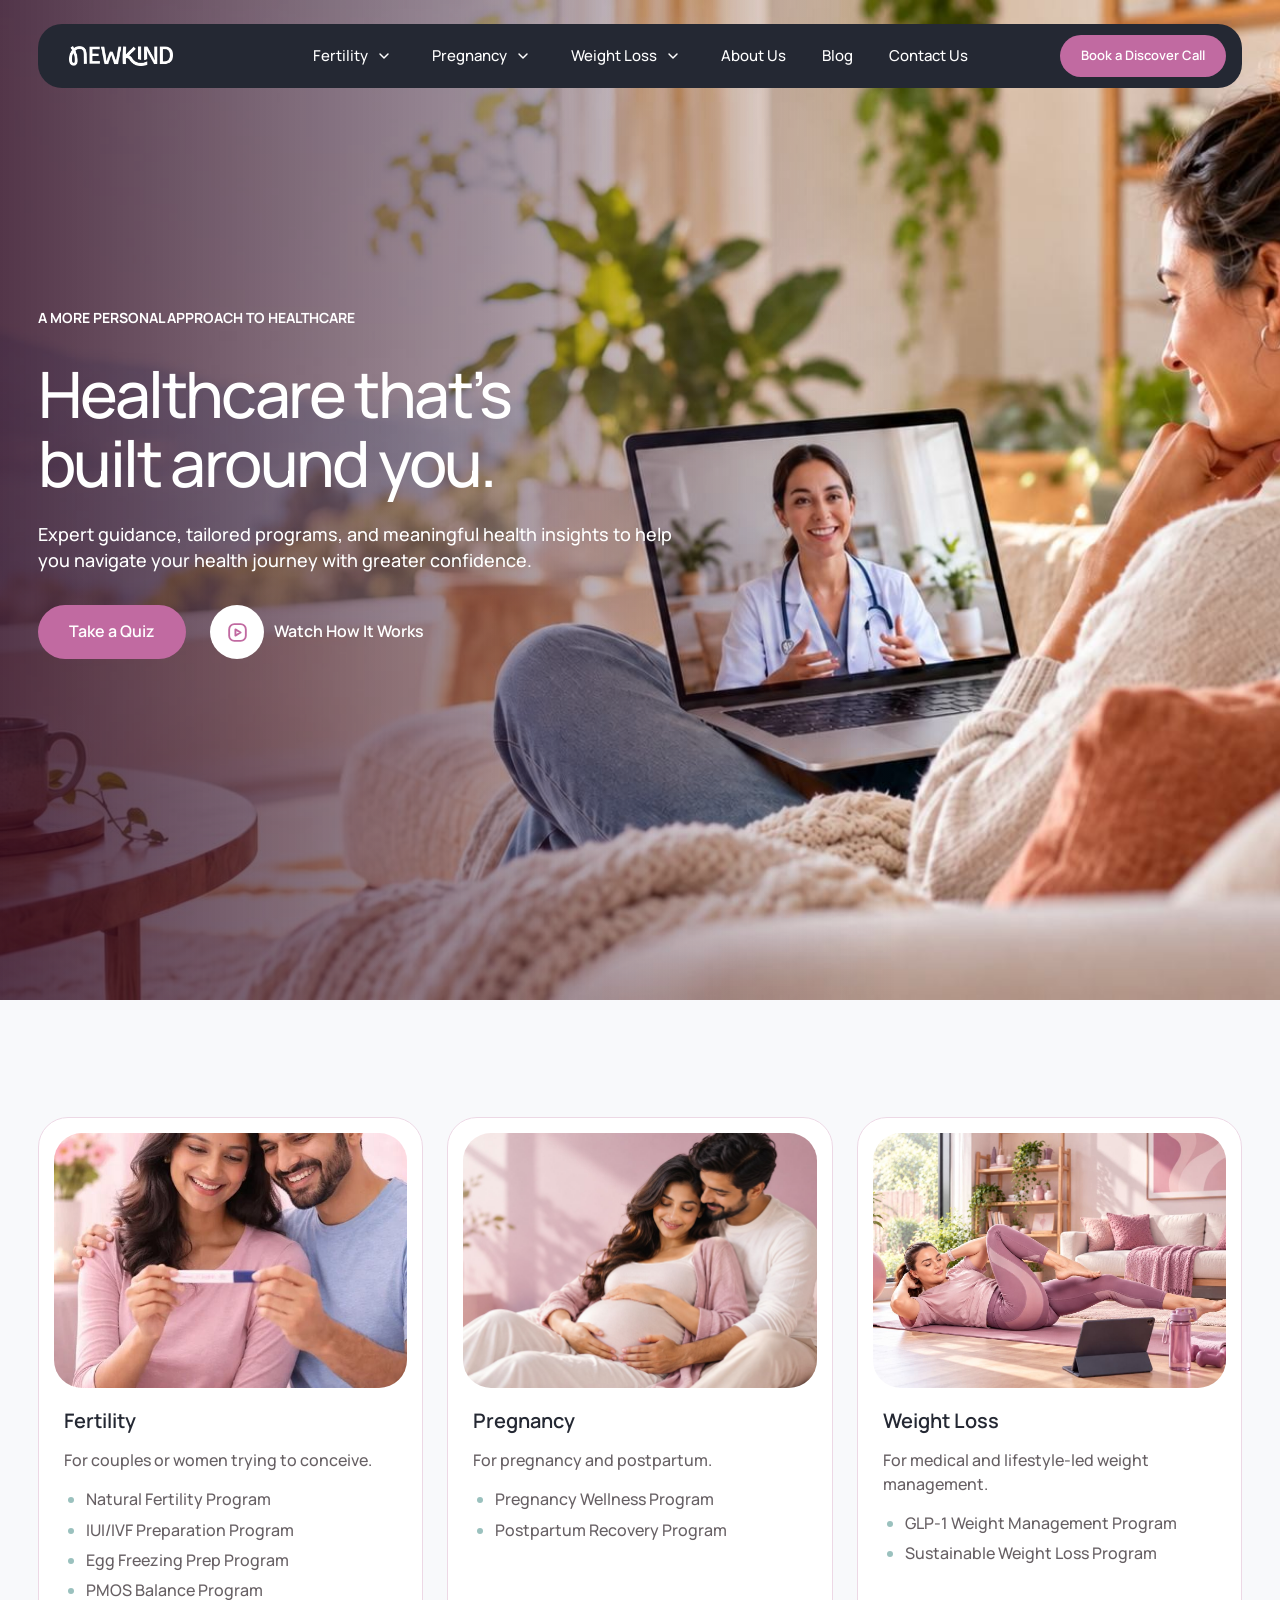
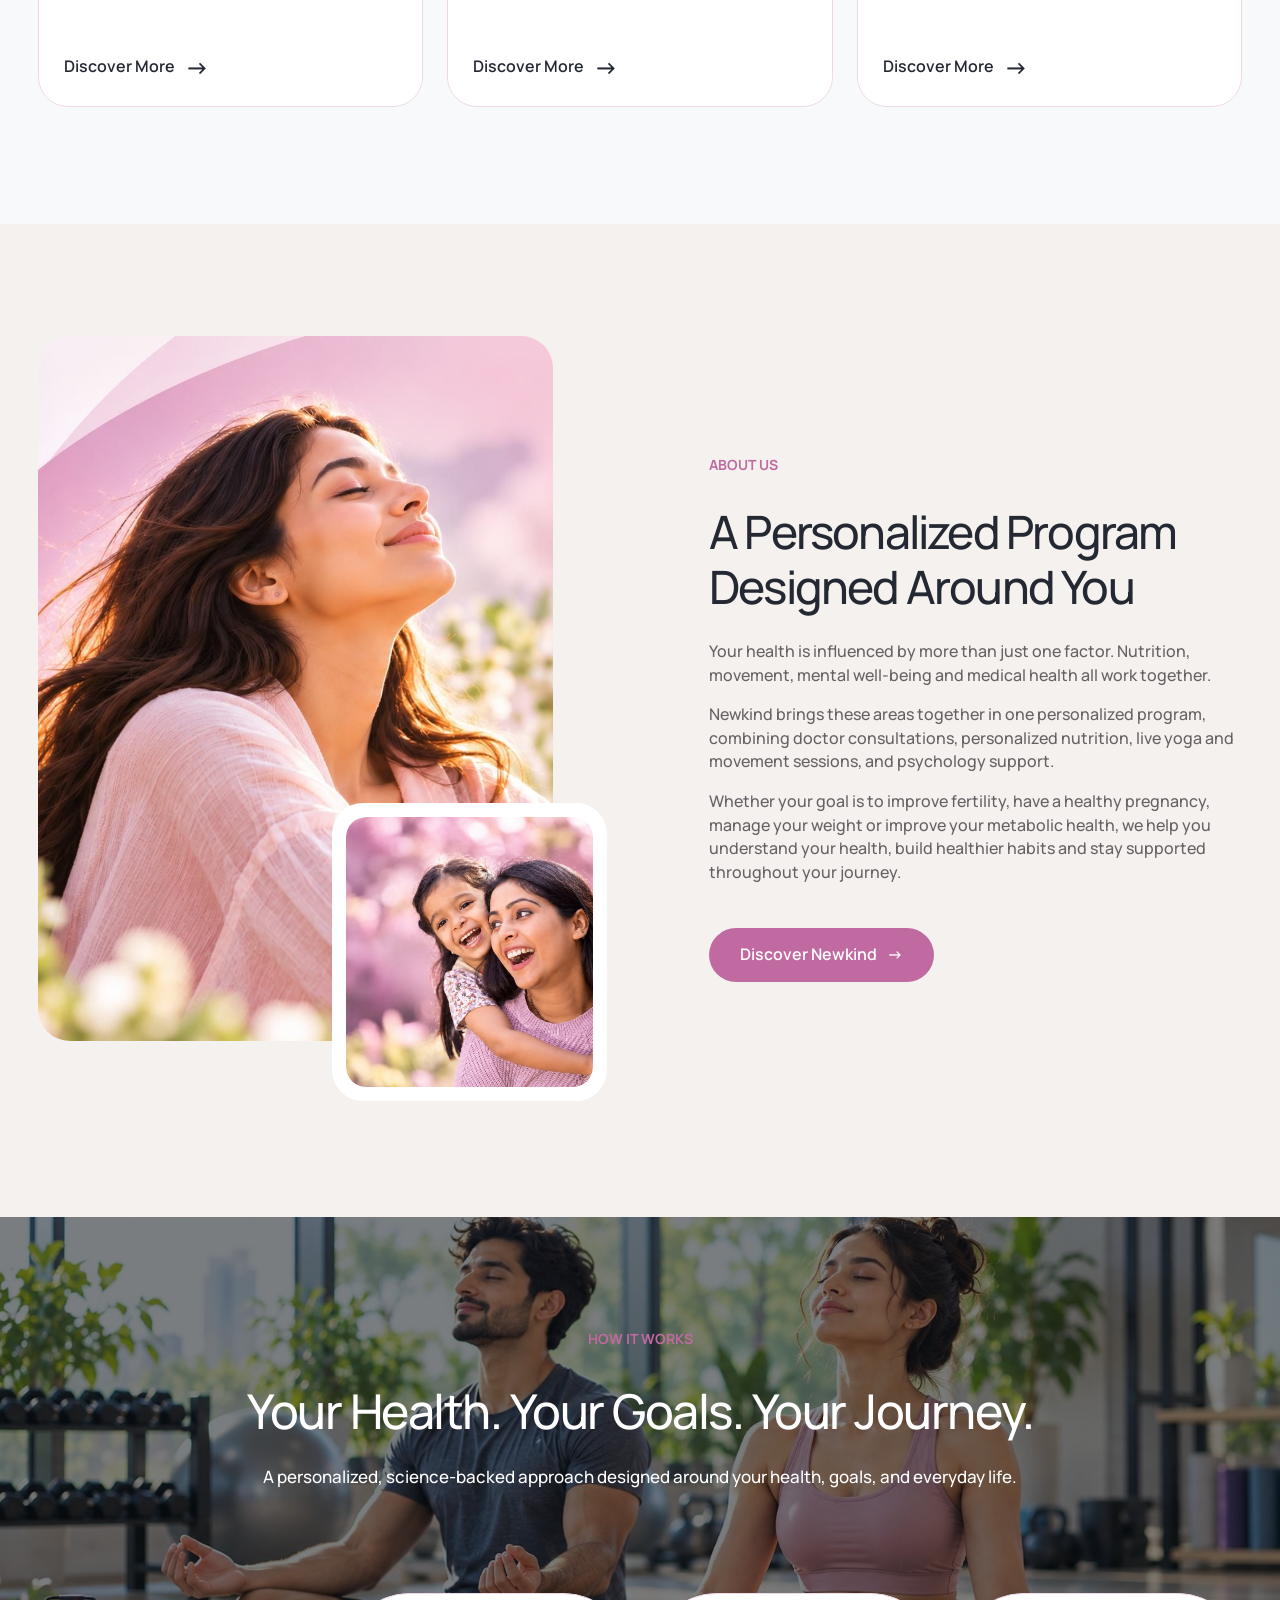
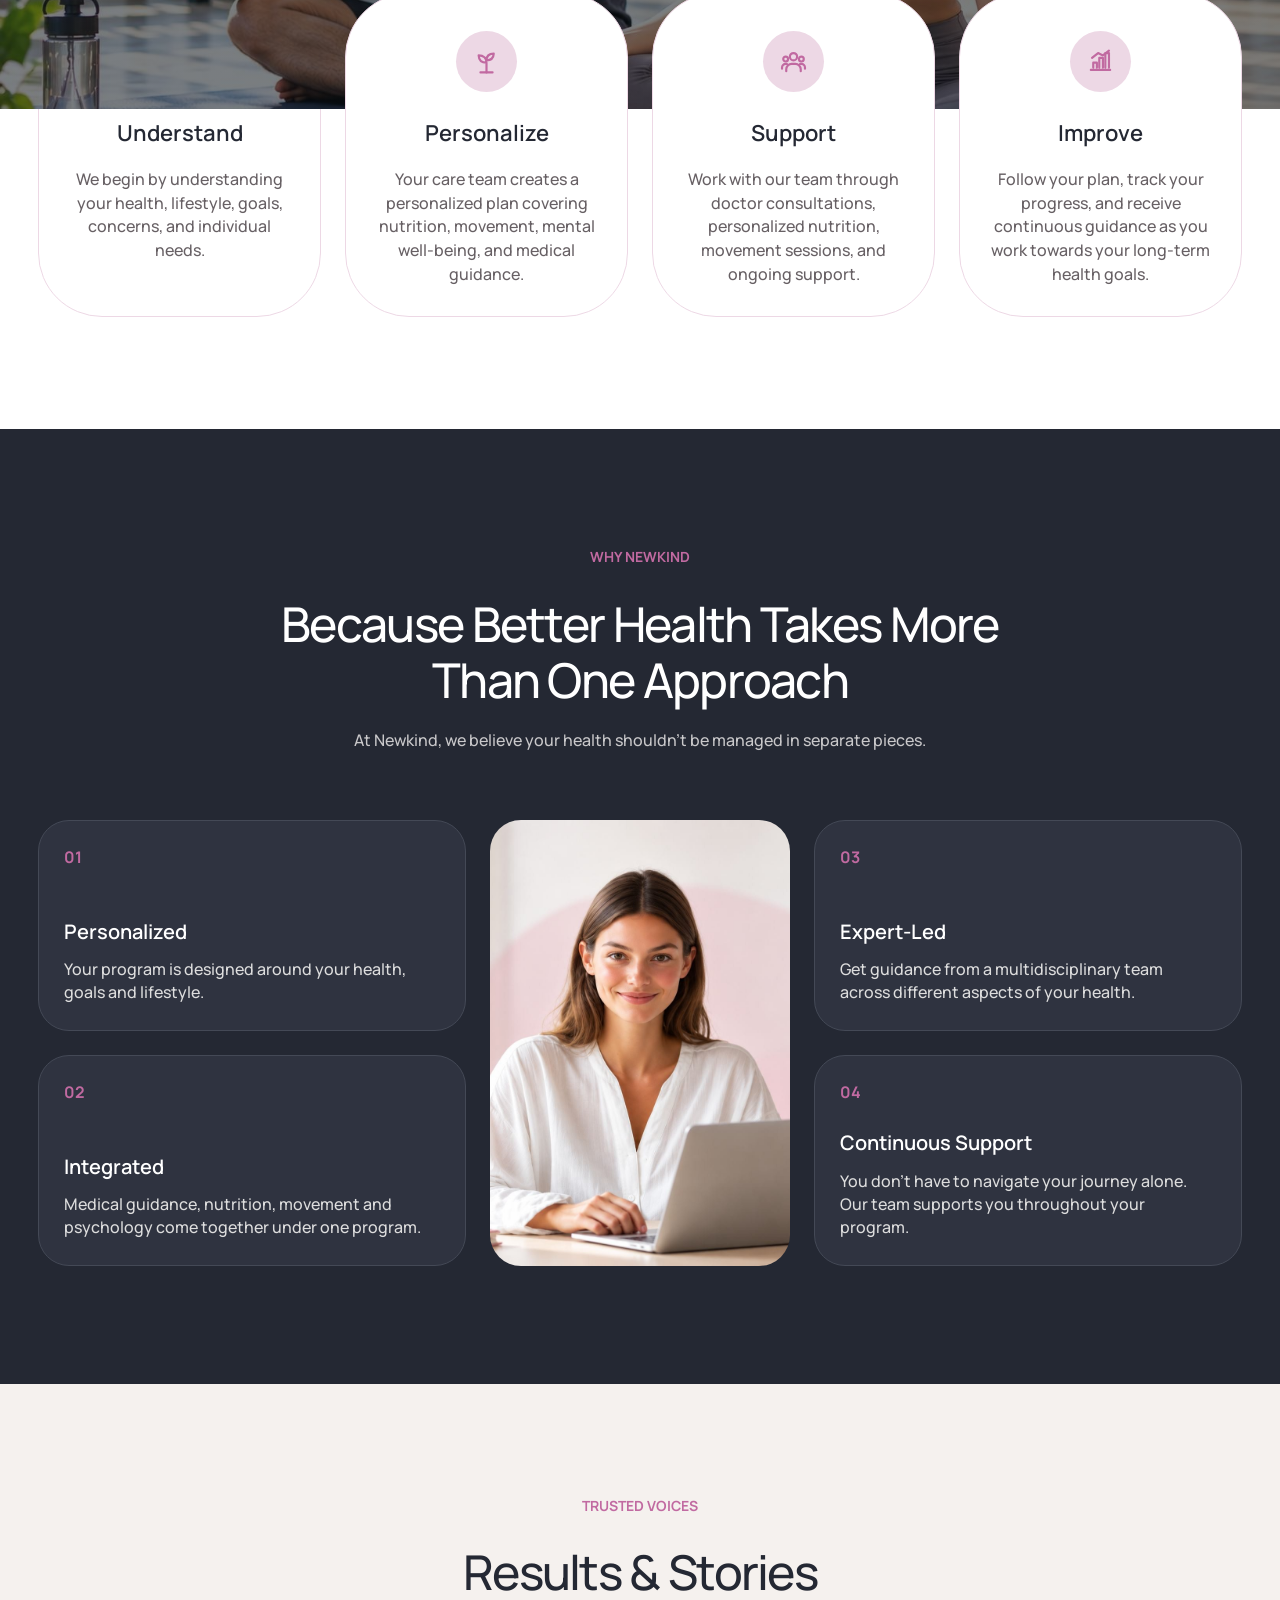
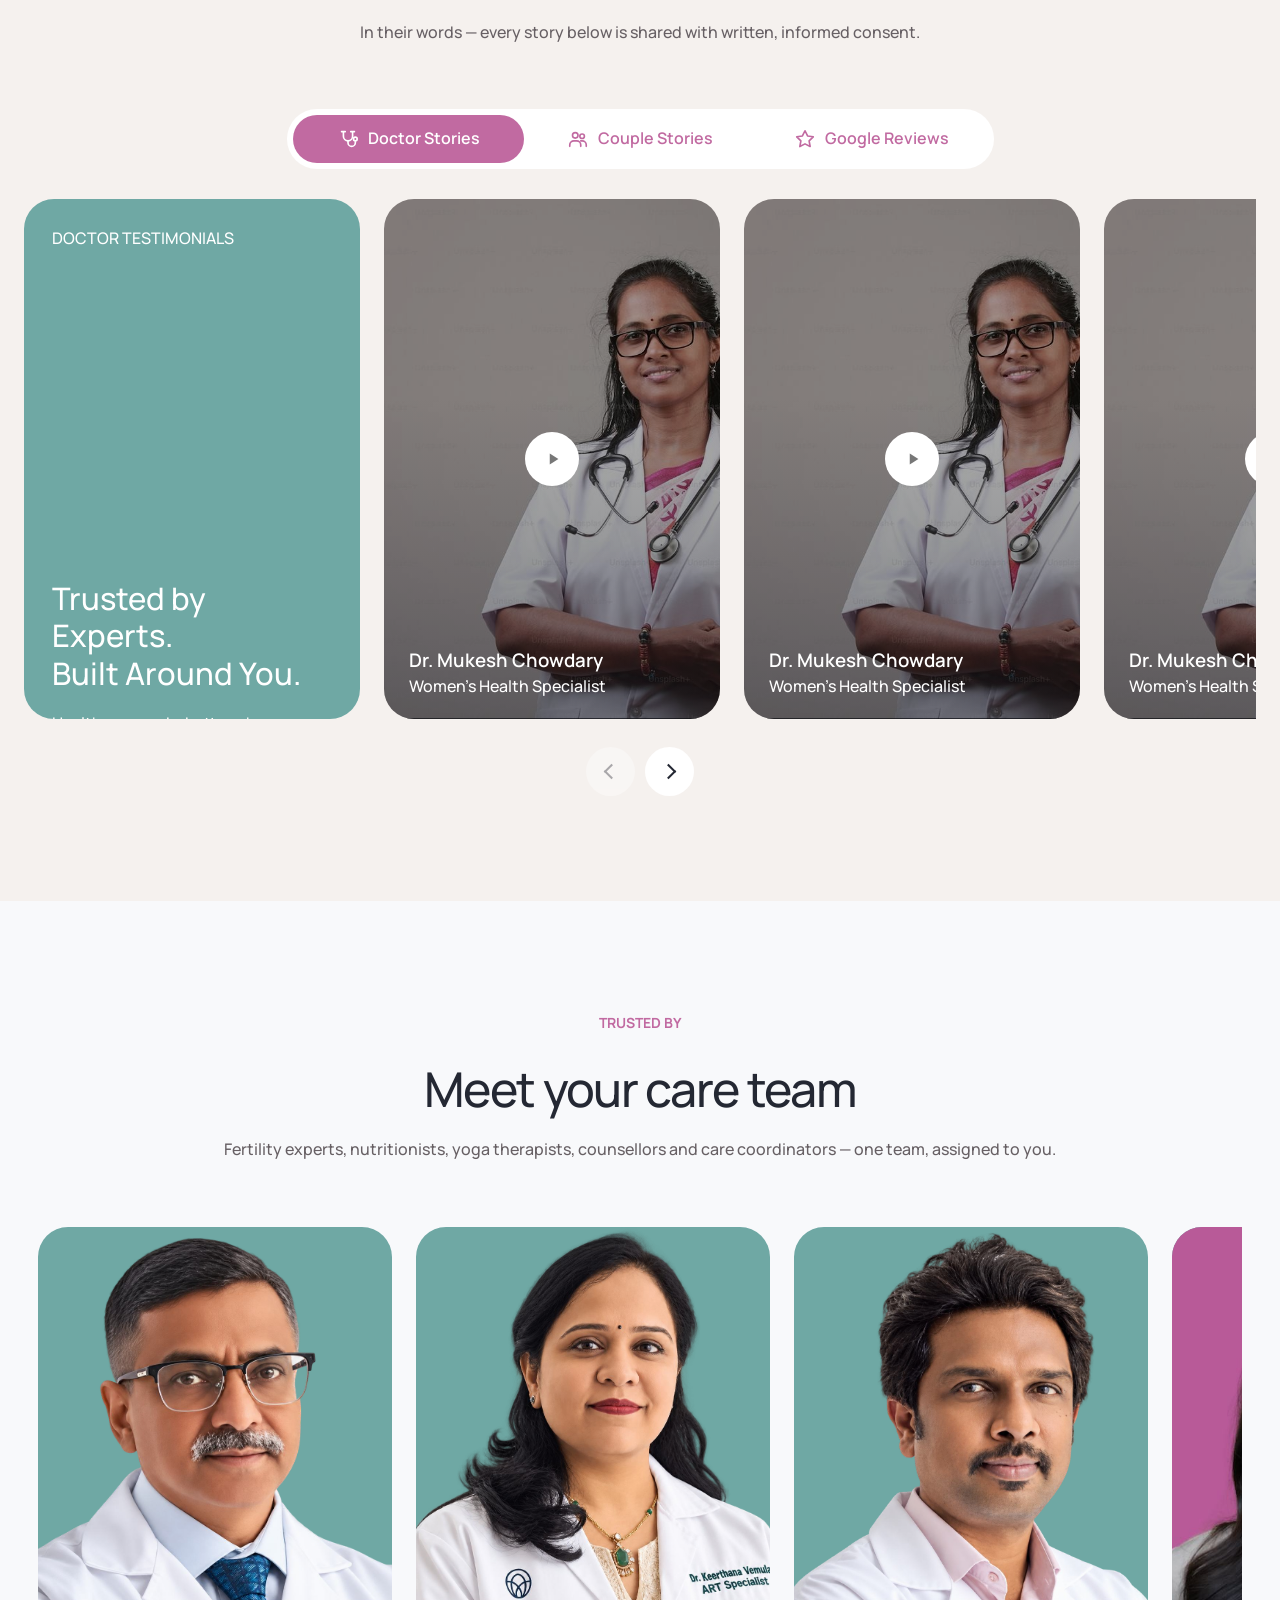
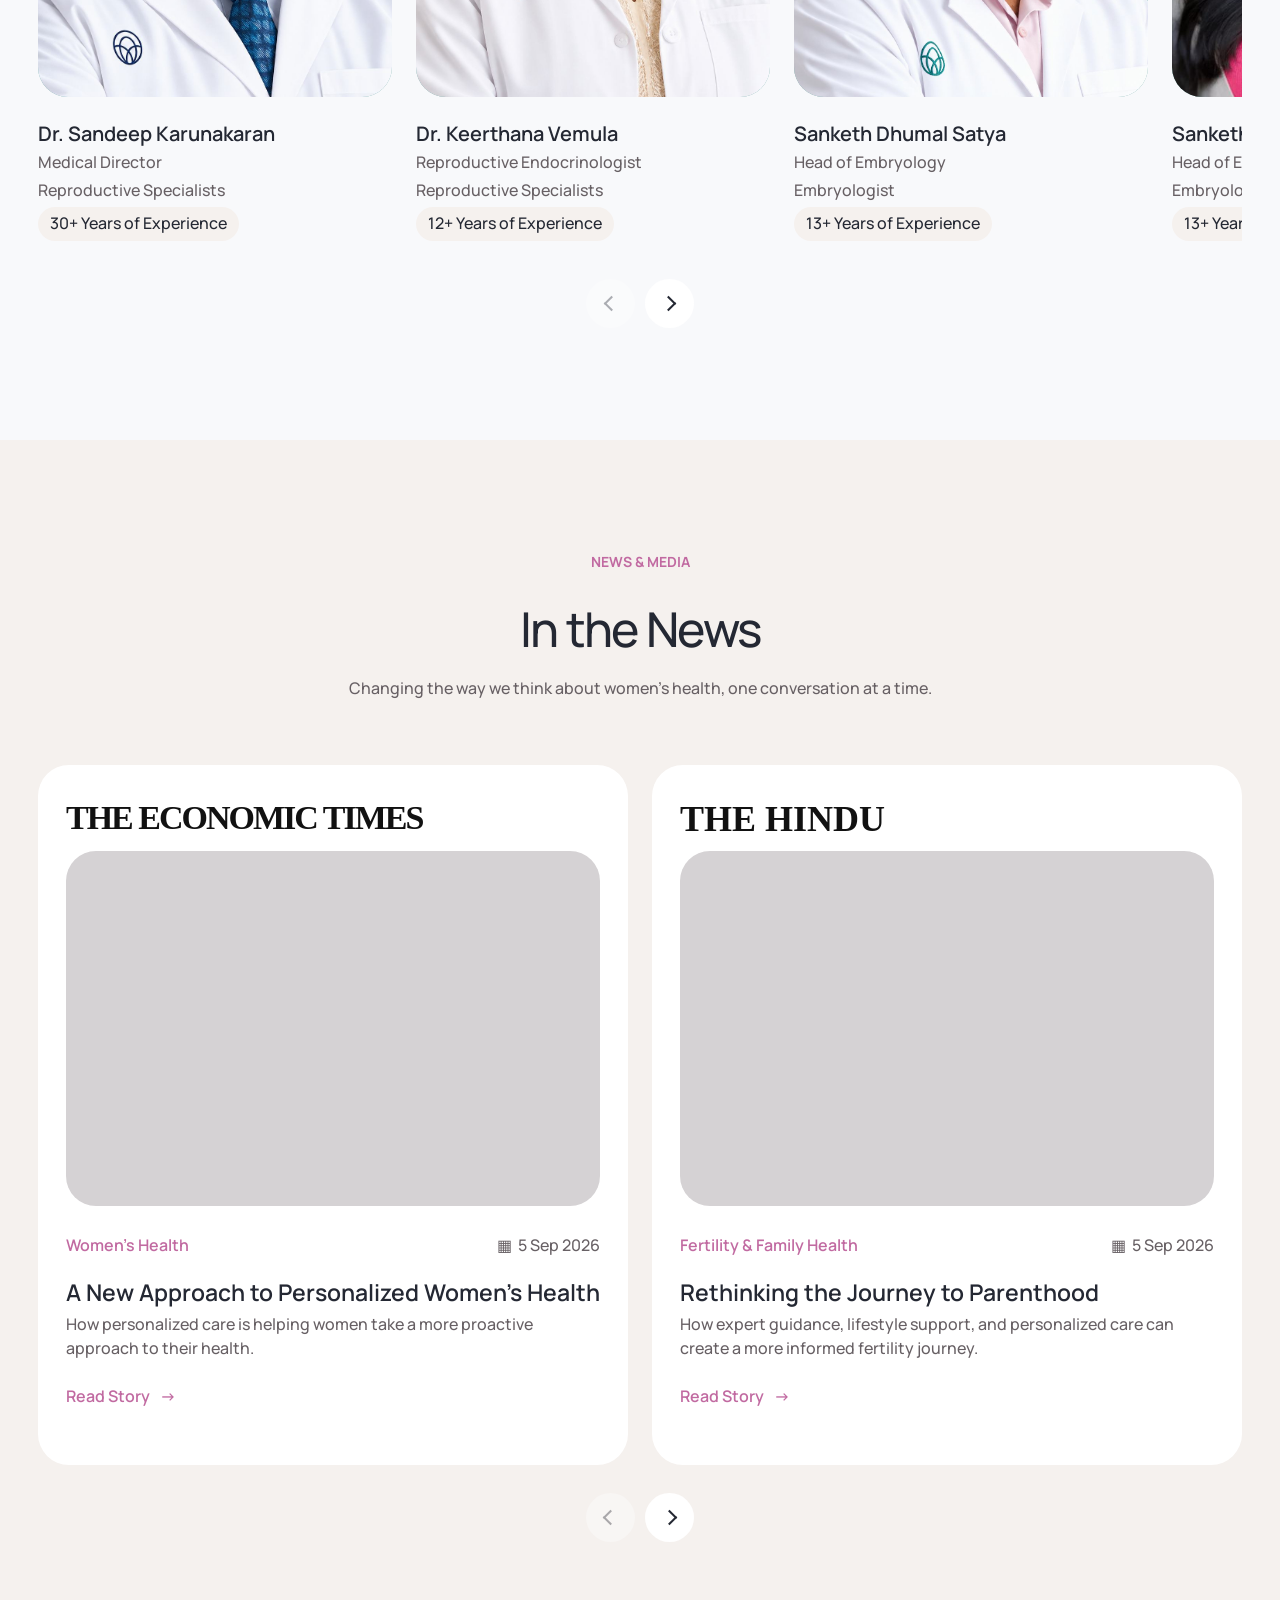
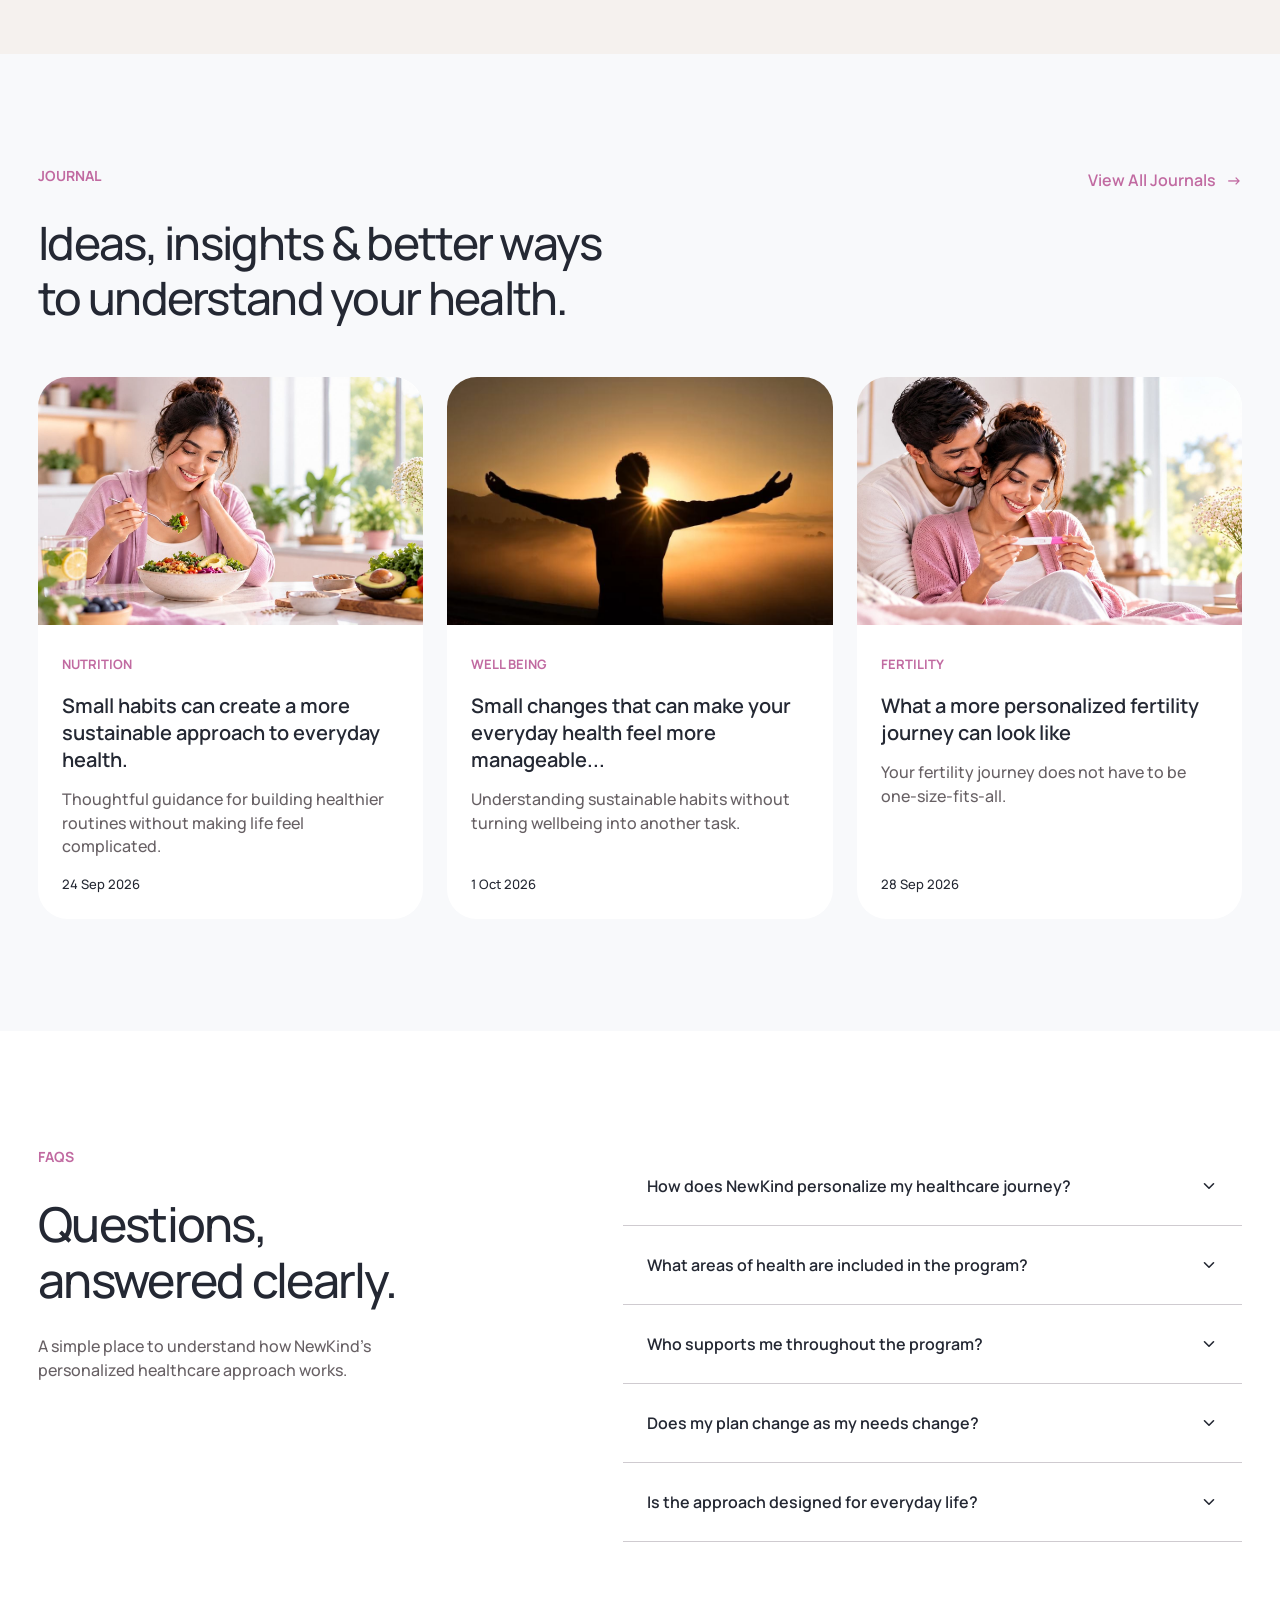
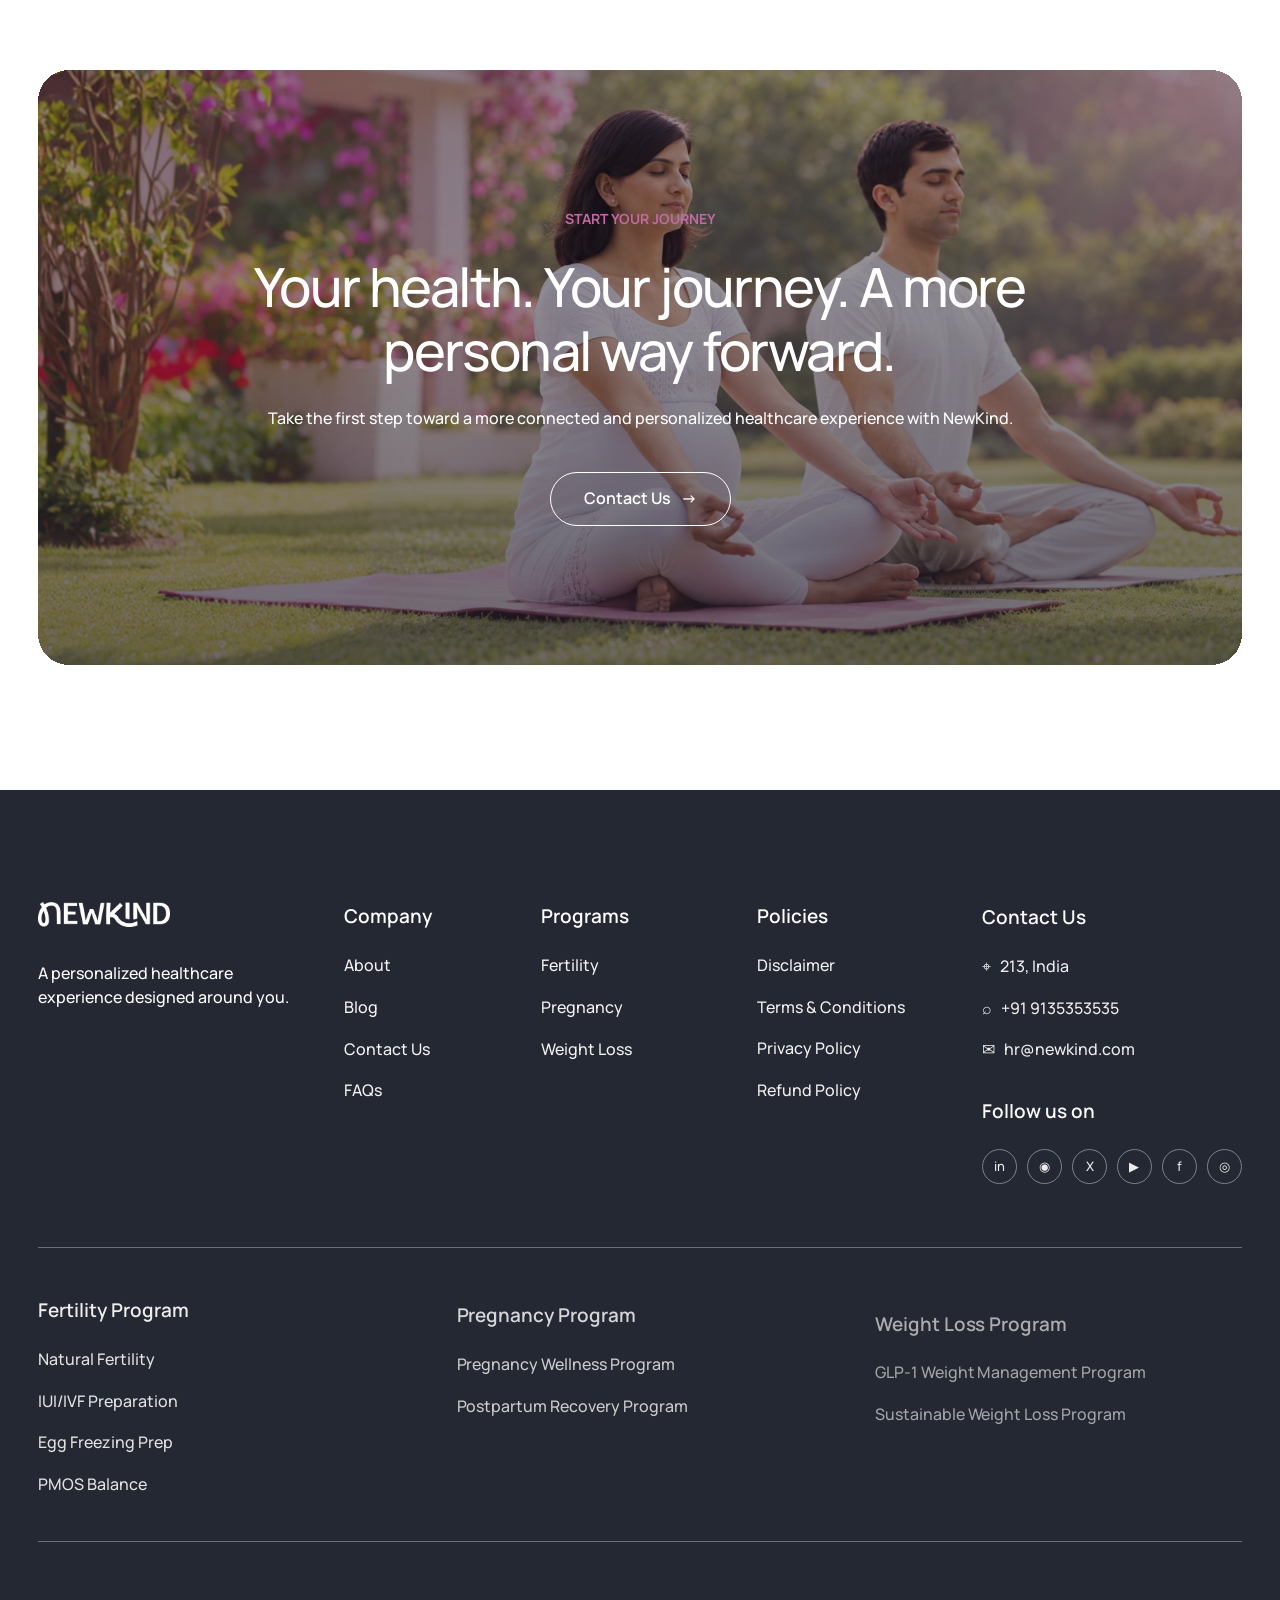
==== index.html @ 33988a29 "first commit" ====
<!doctype html>
<html lang="en">
<head>
  <meta charset="utf-8">
  <meta name="viewport" content="width=device-width, initial-scale=1">
  <meta name="description" content="A personalized healthcare experience designed around you.">
  <title>NewKind - Healthcare built around you</title>
  <link rel="stylesheet" href="styles.css">
  <link rel="stylesheet" href="refinements.css">
</head>
<body>
  <header class="site-header" id="top">
    <a class="header-logo" href="#top" aria-label="NewKind home"><img src="assets/newkind-logo.png" alt="NewKind"></a>
    <button class="menu-toggle" type="button" aria-expanded="false" aria-controls="main-nav"><span></span><span></span><span></span></button>
    <nav id="main-nav" aria-label="Primary navigation">
      <div class="nav-item has-menu">
        <a class="nav-parent" href="#programs">Fertility</a><button class="submenu-toggle" type="button" aria-expanded="false" aria-controls="fertility-menu" aria-label="Toggle Fertility submenu"><svg class="icon icon-chevron" aria-hidden="true" viewBox="0 0 20 20"><path d="m5 7.5 5 5 5-5"/></svg></button>
        <div class="dropdown" id="fertility-menu"><a href="#programs">Natural Fertility Program</a><a href="#programs">IUI/IVF Preparation Program</a><a href="#programs">Egg Freezing Prep Program</a><a href="#programs">PMOS Balance Program</a></div>
      </div>
      <div class="nav-item has-menu">
        <a class="nav-parent" href="#programs">Pregnancy</a><button class="submenu-toggle" type="button" aria-expanded="false" aria-controls="pregnancy-menu" aria-label="Toggle Pregnancy submenu"><svg class="icon icon-chevron" aria-hidden="true" viewBox="0 0 20 20"><path d="m5 7.5 5 5 5-5"/></svg></button>
        <div class="dropdown" id="pregnancy-menu"><a href="#programs">Pregnancy Wellness Program</a><a href="#programs">Postpartum Recovery Program</a></div>
      </div>
      <div class="nav-item has-menu">
        <a class="nav-parent" href="#programs">Weight Loss</a><button class="submenu-toggle" type="button" aria-expanded="false" aria-controls="weight-loss-menu" aria-label="Toggle Weight Loss submenu"><svg class="icon icon-chevron" aria-hidden="true" viewBox="0 0 20 20"><path d="m5 7.5 5 5 5-5"/></svg></button>
        <div class="dropdown" id="weight-loss-menu"><a href="#programs">GLP-1 Weight Management Program</a><a href="#programs">Sustainable Weight Loss Program</a></div>
      </div>
      <a href="#about">About Us</a><a href="#journal">Blog</a><a href="#contact">Contact Us</a><a class="mobile-call-cta" href="#call-form-dialog" data-open-call>Book a Discover Call</a>
    </nav>
    <a class="header-cta" href="#call-form-dialog" data-open-call>Book a Discover Call</a>
  </header>

  <main>
    <section class="hero image-anime image-anime-background">
      <div class="hero-shade"></div>
      <div class="hero-content shell">
        <p class="eyebrow light">A MORE PERSONAL APPROACH TO HEALTHCARE</p>
        <h1>Healthcare that’s<br>built around you.</h1>
        <p class="hero-copy">Expert guidance, tailored programs, and meaningful health<br class="desktop-only"> insights to help you navigate your health journey with greater<br class="desktop-only"> confidence.</p>
        <div class="hero-actions"><a class="btn btn-pink" href="#programs">Take a Quiz</a><a class="video-link" href="#how-it-works"><span class="play-outline"><svg class="icon icon-play" aria-hidden="true" viewBox="0 0 24 24"><rect x="4" y="4" width="16" height="16" rx="5"/><path d="m10 9 5 3-5 3Z"/></svg></span>Watch How It Works</a></div>
      </div>
    </section>

    <section class="programs section" id="programs">
      <div class="shell program-grid">
        <article class="program-card"><div class="program-media image-anime"><img src="assets/program-fertility.jpg" alt="Couple smiling together with a pregnancy test"></div><div class="program-body"><h2>Fertility</h2><p>For couples or women trying to conceive.</p><ul><li>Natural Fertility Program</li><li>IUI/IVF Preparation Program</li><li>Egg Freezing Prep Program</li><li>PMOS Balance Program</li></ul><a href="#contact">Discover More <span>→</span></a></div></article>
        <article class="program-card"><div class="program-media image-anime"><img src="assets/program-pregnancy.jpg" alt="Expecting couple relaxing together"></div><div class="program-body"><h2>Pregnancy</h2><p>For pregnancy and postpartum.</p><ul><li>Pregnancy Wellness Program</li><li>Postpartum Recovery Program</li></ul><a href="#contact">Discover More <span>→</span></a></div></article>
        <article class="program-card"><div class="program-media image-anime"><img src="assets/program-weight-loss.jpg" alt="Woman following a guided home workout"></div><div class="program-body"><h2>Weight Loss</h2><p>For medical and lifestyle-led weight management.</p><ul><li>GLP-1 Weight Management Program</li><li>Sustainable Weight Loss Program</li></ul><a href="#contact">Discover More <span>→</span></a></div></article>
      </div>
    </section>

    <section class="about section" id="about">
      <div class="shell about-grid">
        <div class="about-visual"><div class="about-main image-anime"><img src="assets/about-main.jpg" alt="Woman enjoying a quiet moment outdoors"></div><div class="about-inset"><div class="about-inset-media image-anime"><img src="assets/about-inset.jpg" alt="Mother and daughter smiling together"></div></div></div>
        <div class="about-copy"><p class="eyebrow">ABOUT US</p><h2>A Personalized Program<br>Designed Around You</h2><p>Your health is influenced by more than just one factor. Nutrition, movement, mental well-being and medical health all work together.</p><p>Newkind brings these areas together in one personalized program, combining doctor consultations, personalized nutrition, live yoga and movement sessions, and psychology support.</p><p>Whether your goal is to improve fertility, have a healthy pregnancy, manage your weight or improve your metabolic health, we help you understand your health, build healthier habits and stay supported throughout your journey.</p><a class="btn btn-pink" href="#why-newkind">Discover Newkind <span>→</span></a></div>
      </div>
    </section>

    <section class="how" id="how-it-works">
      <div class="how-background image-anime image-anime-background"><div class="how-heading shell"><p class="eyebrow">HOW IT WORKS</p><h2>Your Health. Your Goals. Your Journey.</h2><p>A personalized, science-backed approach designed around your health, goals, and everyday life.</p></div></div>
      <div class="shell steps-grid">
        <article class="step"><div class="step-icon"><svg class="icon" aria-hidden="true" viewBox="0 0 24 24"><rect x="6" y="3" width="12" height="18" rx="2"/><path d="M9 8h6M9 12h6M9 16h4"/></svg></div><h3>Understand</h3><p>We begin by understanding your health, lifestyle, goals, concerns, and individual needs.</p></article>
        <article class="step"><div class="step-icon"><svg class="icon" aria-hidden="true" viewBox="0 0 24 24"><path d="M12 21v-8M12 13c0-4-2.4-6-6.5-6 .2 4.3 2.4 6 6.5 6ZM12 11c0-3.7 2.3-5.5 6-5.5-.2 3.9-2.1 5.5-6 5.5Z"/><path d="M7 21h10"/></svg></div><h3>Personalize</h3><p>Your care team creates a personalized plan covering nutrition, movement, mental well-being, and medical guidance.</p></article>
        <article class="step"><div class="step-icon"><svg class="icon" aria-hidden="true" viewBox="0 0 24 24"><circle cx="12" cy="8" r="3"/><circle cx="5.5" cy="10" r="2"/><circle cx="18.5" cy="10" r="2"/><path d="M6 20v-1.5A4.5 4.5 0 0 1 10.5 14h3a4.5 4.5 0 0 1 4.5 4.5V20M2.5 18v-1a3 3 0 0 1 3-3h1M21.5 18v-1a3 3 0 0 0-3-3h-1"/></svg></div><h3>Support</h3><p>Work with our team through doctor consultations, personalized nutrition, movement sessions, and ongoing support.</p></article>
        <article class="step"><div class="step-icon"><svg class="icon" aria-hidden="true" viewBox="0 0 24 24"><path d="M4 19h16M6 17v-4h3v4M11 17V9h3v8M16 17V5h3v12"/><path d="m5 9 5-4 4 2 5-4"/></svg></div><h3>Improve</h3><p>Follow your plan, track your progress, and receive continuous guidance as you work towards your long-term health goals.</p></article>
      </div>
    </section>

    <section class="why section" id="why-newkind">
      <div class="shell"><div class="section-heading centered inverse"><p class="eyebrow">WHY NEWKIND</p><h2>Because Better Health Takes More<br>Than One Approach</h2><p>At Newkind, we believe your health shouldn't be managed in separate pieces.</p></div>
        <div class="why-grid"><div class="why-column"><article><b>01</b><h3>Personalized</h3><p>Your program is designed around your health, goals and lifestyle.</p></article><article><b>02</b><h3>Integrated</h3><p>Medical guidance, nutrition, movement and psychology come together under one program.</p></article></div><div class="why-media image-anime"><img src="assets/why-newkind.jpg" alt="Healthcare professional meeting online with a patient"></div><div class="why-column"><article><b>03</b><h3>Expert-Led</h3><p>Get guidance from a multidisciplinary team across different aspects of your health.</p></article><article><b>04</b><h3>Continuous Support</h3><p>You don't have to navigate your journey alone. Our team supports you throughout your program.</p></article></div></div>
      </div>
    </section>

    <section class="stories section" id="stories">
      <div class="section-heading centered"><p class="eyebrow">TRUSTED VOICES</p><h2>Results &amp; Stories</h2><p>In their words — every story below is shared with written, informed consent.</p></div>
      <div class="story-tabs" role="tablist" aria-label="Story type">
        <button class="active" id="story-tab-doctor" data-story-kind="doctor" role="tab" aria-selected="true" aria-controls="story-panel" type="button"><svg class="icon" aria-hidden="true" viewBox="0 0 24 24"><path d="M7 4v5a5 5 0 0 0 10 0V4M5 4h4M15 4h4"/><path d="M12 14v2a4 4 0 0 0 8 0v-1"/><circle cx="20" cy="12" r="2"/></svg>Doctor Stories</button>
        <button id="story-tab-couple" data-story-kind="couple" role="tab" aria-selected="false" aria-controls="story-panel" tabindex="-1" type="button"><svg class="icon" aria-hidden="true" viewBox="0 0 24 24"><circle cx="9" cy="8" r="3"/><circle cx="16.5" cy="9" r="2.5"/><path d="M3 20v-1.5A4.5 4.5 0 0 1 7.5 14h3A4.5 4.5 0 0 1 15 18.5V20M15 14h1.5a4.5 4.5 0 0 1 4.5 4.5V20"/></svg>Couple Stories</button>
        <button id="story-tab-google" data-story-kind="google" role="tab" aria-selected="false" aria-controls="story-panel" tabindex="-1" type="button"><svg class="icon" aria-hidden="true" viewBox="0 0 24 24"><path d="m12 3 2.8 5.7 6.2.9-4.5 4.4 1.1 6.2-5.6-2.9-5.6 2.9 1.1-6.2L3 9.6l6.2-.9Z"/></svg>Google Reviews</button>
      </div>
      <div class="carousel-wrap shell-wide"><div class="story-track" id="story-panel" data-track="stories" role="tabpanel" aria-labelledby="story-tab-doctor"><article class="story-intro"><p>DOCTOR TESTIMONIALS</p><h3>Trusted by Experts.<br>Built Around You.</h3><p>Healthcare works better when we look at the whole person—not just a single symptom.</p></article><article class="testimonial image-anime image-anime-gradient"><img src="assets/doctor-testimonial.jpg" alt="Doctor Mukesh Chowdary"><button class="play" type="button" aria-label="Play doctor testimonial"><svg class="icon icon-play-solid" aria-hidden="true" viewBox="0 0 24 24"><path d="m9 7 8 5-8 5Z"/></svg></button><div><h3>Dr. Mukesh Chowdary</h3><p>Women's Health Specialist</p></div></article><article class="testimonial image-anime image-anime-gradient"><img src="assets/doctor-testimonial.jpg" alt="Doctor Mukesh Chowdary"><button class="play" type="button" aria-label="Play doctor testimonial"><svg class="icon icon-play-solid" aria-hidden="true" viewBox="0 0 24 24"><path d="m9 7 8 5-8 5Z"/></svg></button><div><h3>Dr. Mukesh Chowdary</h3><p>Women's Health Specialist</p></div></article><article class="testimonial image-anime image-anime-gradient"><img src="assets/doctor-testimonial.jpg" alt="Doctor Mukesh Chowdary"><button class="play" type="button" aria-label="Play doctor testimonial"><svg class="icon icon-play-solid" aria-hidden="true" viewBox="0 0 24 24"><path d="m9 7 8 5-8 5Z"/></svg></button><div><h3>Dr. Mukesh Chowdary</h3><p>Women's Health Specialist</p></div></article></div><div class="carousel-controls"><button data-scroll="stories" data-direction="-1" type="button" aria-label="Previous stories"><svg class="icon" aria-hidden="true" viewBox="0 0 20 20"><path d="m12.5 5-5 5 5 5"/></svg></button><button data-scroll="stories" data-direction="1" type="button" aria-label="Next stories"><svg class="icon" aria-hidden="true" viewBox="0 0 20 20"><path d="m7.5 5 5 5-5 5"/></svg></button></div></div>
    </section>

    <section class="care section" id="care-team">
      <div class="section-heading centered"><p class="eyebrow">TRUSTED BY</p><h2>Meet your care team</h2><p>Fertility experts, nutritionists, yoga therapists, counsellors and care coordinators — one team, assigned to you.</p></div>
      <div class="carousel-wrap shell-wide"><div class="care-track" data-track="care"><article class="care-card"><div class="care-photo image-anime"><img src="assets/care-sandeep.png" alt="Dr. Sandeep Karunakaran"></div><h3>Dr. Sandeep Karunakaran</h3><p>Medical Director</p><p>Reproductive Specialists</p><span>30+ Years of Experience</span></article><article class="care-card"><div class="care-photo image-anime"><img src="assets/care-keerthana.png" alt="Dr. Keerthana Vemula"></div><h3>Dr. Keerthana Vemula</h3><p>Reproductive Endocrinologist</p><p>Reproductive Specialists</p><span>12+ Years of Experience</span></article><article class="care-card"><div class="care-photo image-anime"><img src="assets/care-sanketh.png" alt="Sanketh Dhumal Satya"></div><h3>Sanketh Dhumal Satya</h3><p>Head of Embryology</p><p>Embryologist</p><span>13+ Years of Experience</span></article><article class="care-card"><div class="care-photo image-anime"><img src="assets/care-fourth.png" alt="Sanketh Dhumal Satya"></div><h3>Sanketh Dhumal Satya</h3><p>Head of Embryology</p><p>Embryologist</p><span>13+ Years of Experience</span></article></div><div class="carousel-controls care-controls"><button data-scroll="care" data-direction="-1" type="button" aria-label="Previous care team members"><svg class="icon" aria-hidden="true" viewBox="0 0 20 20"><path d="m12.5 5-5 5 5 5"/></svg></button><button data-scroll="care" data-direction="1" type="button" aria-label="Next care team members"><svg class="icon" aria-hidden="true" viewBox="0 0 20 20"><path d="m7.5 5 5 5-5 5"/></svg></button></div></div>
    </section>

    <section class="news section" id="news"><div class="section-heading centered"><p class="eyebrow">NEWS &amp; MEDIA</p><h2>In the News</h2><p>Changing the way we think about women’s health, one conversation at a time.</p></div><div class="carousel-wrap shell"><div class="news-track" data-track="news"><article class="news-card"><div class="publication economic">THE ECONOMIC TIMES</div><div class="news-placeholder image-anime" aria-hidden="true"></div><div class="meta"><span>Women’s Health</span><time datetime="2026-09-05">▦&nbsp; 5 Sep 2026</time></div><h3>A New Approach to Personalized Women’s Health</h3><p>How personalized care is helping women take a more proactive approach to their health.</p><a href="#news">Read Story <span aria-hidden="true">→</span></a></article><article class="news-card"><div class="publication hindu">THE HINDU</div><div class="news-placeholder image-anime" aria-hidden="true"></div><div class="meta"><span>Fertility &amp; Family Health</span><time datetime="2026-09-05">▦&nbsp; 5 Sep 2026</time></div><h3>Rethinking the Journey to Parenthood</h3><p>How expert guidance, lifestyle support, and personalized care can create a more informed fertility journey.</p><a href="#news">Read Story <span aria-hidden="true">→</span></a></article><article class="news-card"><div class="publication">NEWS &amp; MEDIA</div><div class="news-placeholder image-anime" aria-hidden="true"></div><div class="meta"><span>Healthcare &amp; Wellness</span><time datetime="2026-09-05">▦&nbsp; 5 Sep 2026</time></div><h3>Why Women’s Health Needs a More Connected Approach</h3><p>Moving beyond one-size-fits-all solutions to care designed around the individual.</p><a href="#news">Read Story <span aria-hidden="true">→</span></a></article></div><div class="carousel-controls"><button data-scroll="news" data-direction="-1" type="button" aria-label="Previous news"><svg class="icon" aria-hidden="true" viewBox="0 0 20 20"><path d="m12.5 5-5 5 5 5"/></svg></button><button data-scroll="news" data-direction="1" type="button" aria-label="Next news"><svg class="icon" aria-hidden="true" viewBox="0 0 20 20"><path d="m7.5 5 5 5-5 5"/></svg></button></div></div></section>

    <section class="journal section" id="journal"><div class="shell"><div class="journal-heading"><div><p class="eyebrow">JOURNAL</p><h2>Ideas, insights &amp; better ways<br>to understand your health.</h2></div><a href="#journal">View All Journals <span aria-hidden="true">→</span></a></div><div class="journal-grid"><article class="journal-card"><div class="journal-media image-anime"><img src="assets/journal-nutrition.jpg" alt="Woman enjoying a nutritious meal"></div><div><b>NUTRITION</b><h3>Small habits can create a more sustainable approach to everyday health.</h3><p>Thoughtful guidance for building healthier routines without making life feel complicated.</p><time datetime="2026-09-24">24 Sep 2026</time><a class="journal-action" href="#journal" aria-label="Read nutrition journal"><svg class="icon" aria-hidden="true" viewBox="0 0 20 20"><path d="M6 14 14 6M8 6h6v6"/></svg></a></div></article><article class="journal-card"><div class="journal-media image-anime"><img src="assets/journal-wellbeing.jpg" alt="Person greeting the sunrise"></div><div><b>WELL BEING</b><h3>Small changes that can make your everyday health feel more manageable...</h3><p>Understanding sustainable habits without turning wellbeing into another task.</p><time datetime="2026-10-01">1 Oct 2026</time><a class="journal-action" href="#journal" aria-label="Read wellbeing journal"><svg class="icon" aria-hidden="true" viewBox="0 0 20 20"><path d="M6 14 14 6M8 6h6v6"/></svg></a></div></article><article class="journal-card"><div class="journal-media image-anime"><img src="assets/journal-fertility.jpg" alt="Couple looking at a pregnancy test together"></div><div><b>FERTILITY</b><h3>What a more personalized fertility journey can look like</h3><p>Your fertility journey does not have to be one-size-fits-all.</p><time datetime="2026-09-28">28 Sep 2026</time><a class="journal-action" href="#journal" aria-label="Read fertility journal"><svg class="icon" aria-hidden="true" viewBox="0 0 20 20"><path d="M6 14 14 6M8 6h6v6"/></svg></a></div></article></div></div></section>

    <section class="faqs section" id="faqs"><div class="shell faq-grid"><div><p class="eyebrow">FAQS</p><h2>Questions,<br>answered clearly.</h2><p>A simple place to understand how NewKind’s personalized healthcare approach works.</p></div><div class="accordion"><button type="button" aria-expanded="false">How does NewKind personalize my healthcare journey?<svg class="icon icon-chevron" aria-hidden="true" viewBox="0 0 20 20"><path d="m5 7.5 5 5 5-5"/></svg></button><button type="button" aria-expanded="false">What areas of health are included in the program?<svg class="icon icon-chevron" aria-hidden="true" viewBox="0 0 20 20"><path d="m5 7.5 5 5 5-5"/></svg></button><button type="button" aria-expanded="false">Who supports me throughout the program?<svg class="icon icon-chevron" aria-hidden="true" viewBox="0 0 20 20"><path d="m5 7.5 5 5 5-5"/></svg></button><button type="button" aria-expanded="false">Does my plan change as my needs change?<svg class="icon icon-chevron" aria-hidden="true" viewBox="0 0 20 20"><path d="m5 7.5 5 5 5-5"/></svg></button><button type="button" aria-expanded="false">Is the approach designed for everyday life?<svg class="icon icon-chevron" aria-hidden="true" viewBox="0 0 20 20"><path d="m5 7.5 5 5 5-5"/></svg></button></div></div></section>

    <section class="final-cta shell image-anime image-anime-gradient" id="contact"><img src="assets/final-cta.jpg" alt="Couple practicing yoga outdoors"><div class="final-overlay"></div><div class="final-content"><p class="eyebrow">START YOUR JOURNEY</p><h2>Your health. Your journey. A more<br>personal way forward.</h2><p>Take the first step toward a more connected and personalized healthcare experience with NewKind.</p><a class="btn btn-outline" href="mailto:hr@newkind.com">Contact Us <span aria-hidden="true">→</span></a></div></section>
  </main>

  <footer><div class="shell"><div class="footer-top"><div class="footer-brand"><a class="footer-logo" href="#top" aria-label="NewKind home"><img src="assets/newkind-logo.png" alt="NewKind"></a><p>A personalized healthcare<br>experience designed around you.</p></div><div><h2>Company</h2><a href="#about">About</a><a href="#journal">Blog</a><a href="#contact">Contact Us</a><a href="#faqs">FAQs</a></div><div><h2>Programs</h2><a href="#programs">Fertility</a><a href="#programs">Pregnancy</a><a href="#programs">Weight Loss</a></div><div><h2>Policies</h2><a href="#">Disclaimer</a><a href="#">Terms &amp; Conditions</a><a href="#">Privacy Policy</a><a href="#">Refund Policy</a></div><div class="footer-contact"><h2>Contact Us</h2><p>⌖&nbsp;&nbsp; 213, India</p><a href="tel:+919135353535">⌕&nbsp;&nbsp; +91 9135353535</a><a href="mailto:hr@newkind.com">✉&nbsp;&nbsp; hr@newkind.com</a><h2>Follow us on</h2><div class="socials"><a href="#" aria-label="LinkedIn">in</a><a href="#" aria-label="WhatsApp">◉</a><a href="#" aria-label="X">X</a><a href="#" aria-label="YouTube">▶</a><a href="#" aria-label="Facebook">f</a><a href="#" aria-label="Instagram">◎</a></div></div></div><div class="footer-programs"><div><h2>Fertility Program</h2><a href="#programs">Natural Fertility</a><a href="#programs">IUI/IVF Preparation</a><a href="#programs">Egg Freezing Prep</a><a href="#programs">PMOS Balance</a></div><div><h2>Pregnancy Program</h2><a href="#programs">Pregnancy Wellness Program</a><a href="#programs">Postpartum Recovery Program</a></div><div><h2>Weight Loss Program</h2><a href="#programs">GLP-1 Weight Management Program</a><a href="#programs">Sustainable Weight Loss Program</a></div></div><div class="copyright">Copyright © 2026 newkind.com. All rights reserved.<span><a href="#">Privacy Policy</a><a href="#">Terms &amp; Conditions</a><a href="#">Refund Policy</a></span></div></div></footer>

  <div class="call-modal" data-call-modal aria-hidden="true" hidden>
    <section class="call-dialog call-form-dialog" id="call-form-dialog" role="dialog" aria-modal="true" aria-labelledby="call-form-title">
      <button class="call-dialog-close" type="button" data-close-call aria-label="Close call request form"></button>
      <p class="call-dialog-eyebrow">DISCOVERY &amp; ASSESSMENT CALL</p>
      <h2 id="call-form-title">Book your call</h2>
      <p class="call-dialog-description">A relaxed 45-minute conversation with a fertility expert about your goals, history and reports. We'll confirm a time within one working day.</p>
      <form class="call-form" data-call-form novalidate>
        <div class="call-field call-field-full"><label for="call-name">Full name</label><input id="call-name" name="name" type="text" autocomplete="name" placeholder="Enter your full name" required></div>
        <div class="call-field"><label for="call-email">Email</label><input id="call-email" name="email" type="email" autocomplete="email" placeholder="Enter your email" required></div>
        <div class="call-field"><label for="call-phone">Phone</label><input id="call-phone" name="phone" type="tel" autocomplete="tel" placeholder="Enter your phone number" required></div>
        <div class="call-field call-field-full"><label for="call-reason">What brings you here?</label><select id="call-reason" name="reason" required><option value="GLP - 1 Medical Program">GLP - 1 Medical Program</option><option value="Fertility Program">Fertility Program</option><option value="Pregnancy Program">Pregnancy Program</option><option value="Weight Loss Program">Weight Loss Program</option></select></div>
        <div class="call-field call-field-full"><label for="call-message">Anything you'd like us to know? <span>(optional)</span></label><textarea id="call-message" name="message" rows="4"></textarea></div>
        <div class="call-modal-actions"><button class="call-submit" type="submit">Request my call <span aria-hidden="true">→</span></button></div>
      </form>
    </section>

    <section class="call-dialog call-success-dialog" id="call-success-dialog" role="dialog" aria-modal="true" aria-labelledby="call-success-title" hidden>
      <button class="call-dialog-close" type="button" data-close-call aria-label="Close confirmation"></button>
      <p class="call-dialog-eyebrow">DISCOVERY &amp; ASSESSMENT CALL</p>
      <div class="call-success-content">
        <div class="call-success-icon" aria-hidden="true">✓</div>
        <h2 id="call-success-title">Thank you.</h2>
        <p>Your request is with our care team. We'll reach out within one working day to schedule your call.</p>
      </div>
      <button class="call-success-close" type="button" data-close-call>Close</button>
    </section>
  </div>
  <script src="assets/vendor/gsap.min.js"></script>
  <script src="assets/vendor/ScrollTrigger.min.js"></script>
  <script src="script.js"></script>
  <script src="animations.js"></script>
</body>
</html>
---- styles.css ----
:root{--ink:#232936;--muted:#69666a;--pink:#cc68a7;--mint:#77b0aa;--paper:#f7f2ee;--wash:#f7f8fa;--line:#e7e0e4;--white:#fff;--shell:1204px}*{box-sizing:border-box}html{scroll-behavior:smooth}body{margin:0;color:var(--ink);font-family:Inter,"Segoe UI",Arial,sans-serif;font-size:16px;line-height:1.48;background:#fff}img{display:block;max-width:100%}a{color:inherit;text-decoration:none}button{font:inherit;color:inherit}.shell{width:min(var(--shell),calc(100% - 48px));margin-inline:auto}.shell-wide{width:min(1324px,calc(100% - 48px));margin-inline:auto}.section{padding:112px 0}.eyebrow{margin:0 0 28px;color:var(--pink);font-size:14px;font-weight:700}.btn{display:inline-flex;align-items:center;justify-content:center;min-height:54px;padding:0 31px;border-radius:999px;font-weight:600}.btn-pink{background:var(--pink);color:#fff}.btn-outline{border:1px solid #fff;color:#fff;background:transparent}.site-header{position:absolute;z-index:20;top:24px;left:50%;transform:translateX(-50%);width:min(1204px,calc(100% - 48px));height:64px;padding:0 16px 0 31px;display:flex;align-items:center;gap:42px;border-radius:24px;background:var(--ink);color:#fff}.wordmark{font-weight:800;font-size:21px;letter-spacing:-1.5px}.site-header nav{display:flex;align-items:center;gap:36px;margin-left:auto}.site-header nav>a,.nav-item>button{padding:10px 0;border:0;background:none;color:#fff;font-size:15px;white-space:nowrap;cursor:pointer}.nav-item{position:relative}.nav-item>button span{margin-left:9px}.dropdown{position:absolute;top:43px;left:-16px;display:none;width:250px;padding:14px;border-radius:16px;background:#fff;color:var(--ink);box-shadow:0 14px 35px rgba(18,21,29,.18)}.dropdown a{display:block;padding:10px 12px;border-radius:8px;font-size:13px}.dropdown a:hover,.dropdown a:focus-visible{background:#f8edf4}.has-menu:focus-within .dropdown,.has-menu:hover .dropdown{display:block}.header-cta{padding:11px 21px;border-radius:999px;background:var(--pink);font-size:13px;font-weight:600;white-space:nowrap}.menu-toggle{display:none;background:none;border:0;width:42px}.menu-toggle span{display:block;height:2px;background:#fff;margin:6px}.hero{position:relative;min-height:1000px;background:url("assets/hero.jpg") center/cover no-repeat;color:#fff}.hero-shade{position:absolute;inset:0;background:linear-gradient(90deg,rgba(44,7,31,.81) 0%,rgba(58,22,43,.48) 38%,rgba(0,0,0,0) 70%)}.hero-content{position:relative;padding-top:308px}.hero .eyebrow{margin-bottom:30px}.eyebrow.light{color:#fff}.hero h1{margin:0 0 24px;font-size:64px;line-height:1.08;letter-spacing:-2.6px;font-weight:500}.hero-copy{font-size:18px;line-height:1.45}.hero-actions{display:flex;align-items:center;gap:24px;margin-top:32px}.video-link{display:flex;align-items:center;gap:12px;font-weight:600}.play-outline{width:54px;height:54px;border-radius:50%;display:grid;place-items:center;background:#fff;color:var(--pink);font-size:25px}.programs{background:var(--wash);padding:117px 0}.program-grid{display:grid;grid-template-columns:repeat(3,1fr);gap:24px}.program-card{display:flex;flex-direction:column;min-height:590px;padding:15px;border:1px solid #f1e8ed;border-radius:30px;background:#fff}.program-card>img{width:100%;height:255px;object-fit:cover;border-radius:28px}.program-body{display:flex;flex-direction:column;flex:1;padding:18px 10px 6px}.program-card h2{margin:0 0 13px;font-size:20px}.program-card p{margin:0 0 12px;color:var(--muted)}.program-card ul{margin:0 0 22px;padding-left:22px;color:var(--muted);line-height:1.9}.program-card li::marker{color:#9bcdc7}.program-card a{margin-top:auto;font-weight:600}.program-card a span{margin-left:12px;font-size:24px}.about{background:var(--paper);padding:112px 0 116px}.about-grid{display:grid;grid-template-columns:1.05fr 1fr;gap:112px;align-items:center}.about-visual{position:relative;padding-bottom:60px}.about-main{width:515px;height:705px;object-fit:cover;border-radius:32px}.about-inset{position:absolute;right:-10px;bottom:0;width:275px;padding:14px;border-radius:31px;background:#fff}.about-inset img{height:270px;width:100%;object-fit:cover;border-radius:20px}.about-copy h2{margin:0 0 26px;font-size:46px;line-height:1.2;letter-spacing:-1.8px;font-weight:500}.about-copy>p:not(.eyebrow){color:var(--muted);margin:0 0 16px}.about-copy .btn{margin-top:27px}.how{padding-bottom:112px;background:#fff}.how-background{height:492px;padding-top:112px;background:linear-gradient(rgba(12,19,25,.55),rgba(12,19,25,.55)),url("assets/how-it-works.jpg") center/cover no-repeat;color:#fff}.how-heading{text-align:center}.how-heading .eyebrow{margin-bottom:25px}.how-heading h2{margin:0 0 18px;font-size:48px;font-weight:400;letter-spacing:-1.5px}.how-heading>p:last-child{font-size:17px}.steps-grid{display:grid;grid-template-columns:repeat(4,1fr);gap:24px;margin-top:-116px}.step{min-height:316px;padding:37px 26px 30px;text-align:center;border:1px solid #efe5eb;border-radius:64px;background:#fff}.step-icon{width:61px;height:61px;margin:0 auto 25px;display:grid;place-items:center;border-radius:50%;background:#f9eaf4;color:var(--pink);font-size:27px}.step h3{margin:0 0 18px;font-size:22px}.step p{margin:0;color:var(--muted);font-size:16px}.why{background:var(--ink);color:#fff;padding:118px 0}.section-heading h2{margin:0 0 20px;font-size:48px;line-height:1.18;letter-spacing:-1.7px;font-weight:500}.section-heading>p:last-child{margin:0;color:var(--muted)}.centered{text-align:center}.inverse>p:last-child{color:#c9c8ca}.why-grid{display:grid;grid-template-columns:1.35fr .95fr 1.35fr;gap:24px;margin-top:67px}.why-column{display:grid;gap:24px}.why-column article{display:flex;flex-direction:column;justify-content:space-between;min-height:211px;padding:25px;border:1px solid #454957;border-radius:31px;background:#303542}.why-column b{color:var(--pink)}.why-column h3{margin:auto 0 12px;font-size:20px}.why-column p{margin:0;color:#ddd;line-height:1.45}.why-grid>img{height:446px;width:100%;object-fit:cover;border-radius:31px}.stories{overflow:hidden;background:var(--paper);padding-bottom:105px}.stories .section-heading{margin-bottom:64px}.story-tabs{display:flex;align-items:center;width:min(707px,calc(100% - 48px));margin:0 auto 30px;padding:6px;border-radius:999px;background:#fff;color:var(--pink)}.story-tabs button{flex:1;height:48px;border:0;border-radius:999px;background:transparent;color:var(--pink);font-weight:600;cursor:pointer}.story-tabs button.active{background:var(--pink);color:#fff}.story-track,.care-track,.news-track{display:flex;gap:24px;overflow-x:auto;scroll-behavior:smooth;scrollbar-width:none;padding-bottom:4px}.story-track::-webkit-scrollbar,.care-track::-webkit-scrollbar,.news-track::-webkit-scrollbar{display:none}.story-intro,.testimonial{position:relative;flex:0 0 336px;height:326px;border-radius:30px;overflow:hidden}.story-intro{padding:28px;background:var(--mint);color:#fff}.story-intro h3{margin:138px 0 20px;font-size:31px;line-height:1.2;font-weight:400}.story-intro p{margin:0}.testimonial img{width:100%;height:100%;object-fit:cover;filter:brightness(.68)}.testimonial .play{position:absolute;top:50%;left:50%;transform:translate(-50%,-50%);width:54px;height:54px;border:0;border-radius:50%;background:#fff;color:#777}.testimonial>div{position:absolute;left:25px;bottom:20px;color:#fff}.testimonial h3,.testimonial p{margin:0}.carousel-controls{display:flex;justify-content:center;gap:10px;margin-top:24px}.carousel-controls button{width:49px;height:49px;border:0;border-radius:50%;background:#fff;font-size:31px;cursor:pointer}.care{overflow:hidden;background:var(--wash)}.care .section-heading{margin-bottom:65px}.care-track{padding-left:max(24px,calc((100vw - 1204px)/2));padding-right:24px}.care-card{flex:0 0 354px}.care-photo{height:470px;border-radius:30px;overflow:hidden;background:var(--mint)}.care-photo img{width:100%;height:100%;object-fit:cover;object-position:center bottom}.care-card h3{margin:22px 0 4px;font-size:20px}.care-card p{margin:0 0 6px;color:var(--muted)}.care-card span{display:inline-block;padding:5px 12px;border-radius:999px;background:#f0ebe7}.news{background:var(--paper);overflow:hidden}.news .section-heading{margin-bottom:64px}.news-track{gap:24px}.news-card{flex:0 0 calc(50% - 12px);min-height:640px;padding:28px;border-radius:31px;background:#fafbfc}.publication{height:58px;font-size:32px;font-family:Georgia,serif;font-weight:700;color:#111}.economic{font-size:34px;letter-spacing:-2px}.hindu{font-size:36px;text-align:left}.news-placeholder{height:355px;border-radius:30px;background:#ccc}.meta{display:flex;justify-content:space-between;gap:15px;margin:28px 0 20px}.meta span{color:var(--pink);font-weight:600}.meta time{color:var(--muted)}.news-card h3{margin:0 0 6px;font-size:23px;line-height:1.25}.news-card p{margin:0 0 25px;color:var(--muted)}.news-card a{color:var(--pink);font-weight:600}.news .carousel-controls button{background:#fff}.journal{background:var(--wash)}.journal-heading{display:flex;justify-content:space-between;align-items:flex-start;margin-bottom:52px}.journal-heading h2{margin:0;font-size:46px;line-height:1.2;font-weight:500;letter-spacing:-1.7px}.journal-heading>a{margin-top:3px;color:var(--pink);font-weight:600}.journal-grid{display:grid;grid-template-columns:repeat(3,1fr);gap:24px}.journal-card{overflow:hidden;border-radius:30px;background:#fff}.journal-card>img{height:248px;width:100%;object-fit:cover}.journal-card>div{position:relative;min-height:294px;padding:27px 24px}.journal-card b{color:var(--pink);font-size:13px}.journal-card h3{margin:16px 0 15px;font-size:20px;line-height:1.35}.journal-card p{margin:0;color:var(--muted)}.journal-card time{position:absolute;left:24px;bottom:25px;font-size:13px}.journal-card a{position:absolute;right:24px;bottom:24px;width:45px;height:45px;display:grid;place-items:center;border-radius:50%;background:var(--pink);color:#fff;font-size:20px}.faqs{padding:116px 0 128px}.faq-grid{display:grid;grid-template-columns:.9fr 1.2fr;gap:120px}.faq-grid h2{margin:0 0 28px;font-size:48px;line-height:1.16;font-weight:500;letter-spacing:-1.7px}.faq-grid>div:first-child>p:last-child{max-width:360px;color:var(--muted)}.accordion button{width:100%;min-height:79px;display:flex;align-items:center;justify-content:space-between;text-align:left;border:0;border-bottom:1px solid #cfcbd0;background:#fff;font-weight:600;cursor:pointer;padding:0 24px}.accordion button span{transition:transform .2s}.accordion button[aria-expanded="true"] span{transform:rotate(180deg)}.final-cta{position:relative;height:595px;margin-bottom:125px;border-radius:31px;overflow:hidden;color:#fff}.final-cta>img{position:absolute;inset:0;width:100%;height:100%;object-fit:cover}.final-overlay{position:absolute;inset:0;background:rgba(35,31,41,.48)}.final-content{position:relative;display:flex;height:100%;align-items:center;justify-content:center;flex-direction:column;text-align:center;padding:40px}.final-content .eyebrow{margin-bottom:25px}.final-content h2{margin:0 0 24px;font-size:54px;line-height:1.18;letter-spacing:-1.6px}.final-content>p:not(.eyebrow){margin:0 0 42px}.final-content .btn{min-width:181px}footer{padding:112px 0 50px;background:var(--ink);color:#fff}.footer-top{display:grid;grid-template-columns:1.45fr .85fr .95fr 1fr 1.2fr;gap:45px}.footer-brand p{margin-top:28px}.footer-top h2,.footer-programs h2{font-size:19px;margin:0 0 24px}.footer-top>div:not(.footer-brand) a,.footer-contact p,.footer-programs a{display:block;margin:0 0 18px;color:#f2f2f2}.footer-contact h2:nth-of-type(2){margin-top:35px}.socials{display:flex;gap:10px}.socials a{width:35px;height:35px;display:grid!important;place-items:center;border:1px solid #818692;border-radius:50%;font-size:13px}.footer-programs{display:grid;grid-template-columns:repeat(3,1fr);gap:50px;margin-top:45px;padding:45px 0 30px;border-top:1px solid #68707c;border-bottom:1px solid #68707c}.copyright{display:flex;justify-content:space-between;padding-top:48px;font-size:13px}.copyright span{display:flex;gap:28px}a:focus-visible,button:focus-visible{outline:3px solid #f9b8df;outline-offset:3px}
@media(max-width:1024px){.site-header{gap:20px}.site-header nav{gap:18px}.site-header nav>a,.nav-item>button{font-size:13px}.header-cta{display:none}.hero{min-height:860px}.hero-content{padding-top:275px}.program-grid{gap:15px}.program-card{min-height:560px}.about-grid{gap:55px}.steps-grid{gap:12px}.step{padding-inline:16px}.why-grid{grid-template-columns:1fr 280px 1fr}.footer-top{grid-template-columns:1.4fr repeat(3,1fr)}.footer-contact{grid-column:2/5}.care-card{flex-basis:310px}}
@media(max-width:760px){.shell,.shell-wide{width:min(100% - 32px,var(--shell))}.section{padding:74px 0}.site-header{top:14px;width:calc(100% - 28px);height:58px;border-radius:20px;padding:0 18px}.site-header .wordmark{margin-right:auto}.menu-toggle{display:block;order:3}.site-header nav{position:absolute;display:none;top:66px;left:0;width:100%;margin:0;padding:18px;border-radius:20px;background:var(--ink);flex-direction:column;align-items:stretch;gap:2px}.site-header nav.open{display:flex}.site-header nav>a,.nav-item>button{width:100%;display:flex;justify-content:space-between;text-align:left;padding:11px 8px}.dropdown{position:static;width:100%;box-shadow:none;background:#303542;color:#fff}.has-menu:hover .dropdown{display:none}.has-menu.open .dropdown{display:block}.hero{min-height:820px;background-position:62% center}.hero-shade{background:linear-gradient(90deg,rgba(48,13,34,.82),rgba(35,19,30,.28))}.hero-content{padding-top:225px}.hero h1{font-size:43px;letter-spacing:-1.7px}.hero-copy{font-size:16px}.desktop-only{display:none}.hero-actions{align-items:flex-start;flex-direction:column}.program-grid{display:flex;overflow-x:auto;scroll-snap-type:x mandatory;padding-bottom:10px}.program-card{flex:0 0 88%;scroll-snap-align:start}.program-card>img{height:220px}.about-grid{grid-template-columns:1fr;gap:45px}.about-main{width:88%;height:520px}.about-inset{width:47%;right:0}.about-inset img{height:200px}.about-copy h2,.section-heading h2,.faq-grid h2,.journal-heading h2{font-size:36px}.how-background{height:405px;padding-top:75px}.how-heading h2{font-size:35px}.steps-grid{display:flex;overflow-x:auto;margin-top:-90px}.step{flex:0 0 82%;min-height:300px}.why-grid{grid-template-columns:1fr}.why-grid>img{order:-1;height:360px}.section-heading h2 br{display:none}.story-tabs{overflow-x:auto;justify-content:flex-start;border-radius:25px}.story-tabs button{flex:0 0 165px}.story-intro,.testimonial{flex-basis:84vw}.care-card{flex-basis:79vw}.care-photo{height:410px}.news-card{flex-basis:86vw;min-height:560px}.news-placeholder{height:270px}.publication,.economic,.hindu{font-size:25px}.journal-heading{display:block}.journal-heading>a{display:inline-block;margin-top:24px}.journal-grid{grid-template-columns:1fr}.faq-grid{grid-template-columns:1fr;gap:42px}.accordion button{padding-inline:5px}.final-cta{height:540px;margin-bottom:76px}.final-content{padding:28px}.final-content h2{font-size:37px}.final-content h2 br{display:none}footer{padding-top:75px}.footer-top{grid-template-columns:1fr 1fr}.footer-brand{grid-column:1/3}.footer-contact{grid-column:1/3}.footer-programs{grid-template-columns:1fr}.copyright{gap:25px;flex-direction:column}.copyright span{gap:15px;flex-wrap:wrap}}
@media(max-width:430px){.hero h1{font-size:39px}.hero{min-height:760px}.program-card{flex-basis:94%}.about-main{height:455px}.about-inset img{height:160px}.how-heading h2{font-size:31px}.how-heading>p:last-child{font-size:15px}.step{flex-basis:91%}.why-grid>img{height:310px}.story-intro,.testimonial{flex-basis:89vw}.care-card{flex-basis:84vw}.care-photo{height:390px}.news-card{flex-basis:91vw;padding:20px}.news-placeholder{height:245px}.meta{font-size:13px}.footer-top{grid-template-columns:1fr}.footer-brand,.footer-contact{grid-column:auto}}
@media(prefers-reduced-motion:reduce){html{scroll-behavior:auto}.story-track,.care-track,.news-track{scroll-behavior:auto}}
---- refinements.css ----
@font-face{font-family:"Manrope";src:url("assets/fonts/manrope-500.ttf") format("truetype");font-style:normal;font-weight:500;font-display:swap}
@font-face{font-family:"Manrope";src:url("assets/fonts/manrope-600.ttf") format("truetype");font-style:normal;font-weight:600;font-display:swap}
@font-face{font-family:"Manrope";src:url("assets/fonts/manrope-700.ttf") format("truetype");font-style:normal;font-weight:700;font-display:swap}
@font-face{font-family:"Manrope";src:url("assets/fonts/manrope-800.ttf") format("truetype");font-style:normal;font-weight:800;font-display:swap}

:root{
  --color-primary:#242833;
  --color-primary-2:#2f3340;
  --color-secondary-light:#d5d2d4;
  --color-secondary-dark:#676064;
  --color-bg-primary:#f8f9fb;
  --color-bg-secondary:#f5f1ee;
  --color-surface-light:#f5f1ee;
  --color-surface-dark:#2f3340;
  --color-accent-light:#d6a9ca;
  --color-accent:#c16aa1;
  --color-accent-hover:#a95187;
  --color-support-light:#9ac1be;
  --color-support-2:#dfeceb;
  --color-support-dark:#6fa8a4;
  --color-other:#9d8fc9;
  --color-white:#fff;
  --color-black:#000;
  --color-accent-tint:#edd8e5;
  --button-icon-gap:10px;
  --ink:var(--color-primary);
  --muted:var(--color-secondary-dark);
  --pink:var(--color-accent);
  --mint:var(--color-support-dark);
  --paper:var(--color-bg-secondary);
  --wash:var(--color-bg-primary);
  --line:var(--color-secondary-light);
  --white:var(--color-white);
}

html{scroll-behavior:smooth;overflow-x:clip}
body{overflow-x:clip}
body,button,input,select,textarea{font-family:"Manrope","Segoe UI",Arial,sans-serif;font-weight:500}
body{color:var(--color-primary);background:var(--color-white)}
h1,h2,h3,h4,h5,h6,.wordmark{font-family:"Manrope","Segoe UI",Arial,sans-serif;font-weight:600}
.hero h1,.about-copy h2,.how-heading h2,.section-heading h2,.journal-heading h2,.faq-grid h2,.final-content h2{font-weight:500}
.hero-content{max-width:none}
.hero h1{max-width:720px;text-wrap:balance}
.hero-copy{max-width:650px;text-wrap:pretty}
.eyebrow{color:var(--color-accent);font-weight:700}
.site-header,footer,.why{background:var(--color-primary)}
.dropdown{background:var(--color-white);color:var(--color-primary)}
.dropdown a:hover,.dropdown a:focus-visible{background:var(--color-accent-tint)}
.site-header{display:grid;grid-template-columns:1fr auto 1fr;gap:24px;padding-left:16px}
.header-logo{display:flex;align-items:center;justify-self:start;width:104px;margin-left:15px}
.header-logo img{width:100%;height:auto}
.footer-logo{display:inline-flex;width:132px;align-items:center}
.footer-logo img{width:100%;height:auto}
.site-header nav{height:100%;margin-left:0;justify-self:center}
.header-cta{justify-self:end}
.mobile-call-cta{display:none}
.nav-item{display:flex;align-items:center;align-self:stretch;height:100%}
.nav-parent{display:inline-flex;align-items:center;padding:10px 0;color:var(--color-white);font-size:15px;line-height:1.2;white-space:nowrap}
.submenu-toggle{width:24px;height:38px;display:grid;place-items:center;padding:0;margin:0 0 0 4px;border:0;background:transparent;color:var(--color-white);cursor:pointer}
.submenu-toggle .icon-chevron{width:16px;height:16px;transition:transform 180ms ease}
.nav-item:hover .submenu-toggle .icon-chevron,.nav-item.open .submenu-toggle .icon-chevron,.submenu-toggle[aria-expanded="true"] .icon-chevron{transform:rotate(180deg)}
.dropdown{display:block;top:100%;opacity:0;visibility:hidden;pointer-events:none;transform:translateY(6px);transition:opacity 180ms ease,transform 180ms ease,visibility 180ms}
.has-menu:hover .dropdown,.has-menu:focus-within .dropdown,.has-menu.open .dropdown{opacity:1;visibility:visible;pointer-events:auto;transform:translateY(0)}
.programs,.care,.journal{background:var(--color-bg-primary)}
.about,.stories,.news{background:var(--color-bg-secondary)}
.program-card,.step,.story-tabs,.news-card,.journal-card{background:var(--color-white)}
.program-card{border-color:var(--color-accent-tint);overflow:hidden}
.program-card li::marker{color:var(--color-support-light)}
.about-inset{background:var(--color-white)}
.step{border-color:var(--color-accent-tint)}
.step-icon{background:var(--color-accent-tint);color:var(--color-accent)}
.why-column article{background:var(--color-surface-dark);border-color:#444956}
.story-intro,.care-photo{background:var(--color-support-dark)}
.care-card>span{background:var(--color-bg-secondary)}
.care-card .anim-line,.care-card .anim-line-inner{display:block;padding:0;border-radius:0;background:transparent}
.news-placeholder{background:var(--color-secondary-light)}
.btn-pink,.header-cta,.story-tabs button.active,.journal-action{background:var(--color-accent)}
.btn-pink:hover,.header-cta:hover,.story-tabs button.active:hover,.journal-action:hover{background:var(--color-accent-hover)}
a,.btn,button,img,.program-card,.step,.testimonial,.care-card,.news-card,.journal-card,.why-column article{transition-property:color,background-color,border-color,transform,opacity;transition-duration:220ms;transition-timing-function:cubic-bezier(.2,.7,.3,1)}

.icon{display:block;width:22px;height:22px;flex:0 0 auto;fill:none;stroke:currentColor;stroke-width:1.8;stroke-linecap:round;stroke-linejoin:round}
.icon-play-solid{fill:currentColor;stroke:none}
.nav-item>button{display:inline-flex;align-items:center;justify-content:center;gap:8px;line-height:1.2}
.nav-item>button span{margin:0}
.nav-item>button .icon-chevron{width:16px;height:16px;transition:transform 180ms ease}
.nav-item.open>button .icon-chevron,.nav-item>button[aria-expanded="true"] .icon-chevron{transform:rotate(180deg)}
.play-outline{display:grid;place-items:center}
.play-outline .icon{width:25px;height:25px}
.step-icon .icon{width:29px;height:29px}
.story-tabs button{display:flex;align-items:center;justify-content:center;gap:9px}
.story-tabs button .icon{width:22px;height:22px}
.testimonial .play{display:grid;place-items:center;padding:0}
.testimonial .play .icon{width:26px;height:26px;margin-left:2px}
.accordion button{color:var(--color-primary)}
.accordion button .icon-chevron{width:18px;height:18px;margin-left:18px;transition:transform 180ms ease}
.accordion button[aria-expanded="true"] .icon-chevron{transform:rotate(180deg)}

.carousel-controls button{display:grid;place-items:center;padding:0;line-height:0;font-size:0;color:var(--color-primary);background:var(--color-white)}
.carousel-controls button::before{content:"";width:9px;height:9px;border-top:2px solid currentColor;border-right:2px solid currentColor;transform:translateX(-1px) rotate(45deg)}
.carousel-controls button[data-direction="-1"]::before{transform:translateX(1px) rotate(-135deg)}
.carousel-controls button .icon{display:none}
.carousel-controls button:hover:not(:disabled){background:var(--color-accent);color:var(--color-white)}
.carousel-controls button:disabled{opacity:.36;cursor:not-allowed}

.story-track,.care-track,.news-track{scroll-snap-type:x proximity;overscroll-behavior-inline:contain}
.story-track>* ,.care-track>* ,.news-track>*{scroll-snap-align:start}
.story-track{isolation:isolate;scroll-snap-type:none}
.story-track>.story-intro{position:sticky;left:0;z-index:2}
.story-track>.story-intro:not(.couple-intro):not(.google-intro),.story-track>.testimonial{height:520px}
.story-track>.story-intro:not(.couple-intro):not(.google-intro) h3{margin-top:330px}
.btn,.video-link,.program-card a,.news-card a,.journal-heading>a,.google-intro>a{align-items:center;gap:var(--button-icon-gap)}
.program-card a,.news-card a,.journal-heading>a,.google-intro>a{display:inline-flex}
.btn>span,.program-card a span,.news-card a span,.journal-heading>a span,.google-intro>a span{display:inline-block;margin-left:0;transition:transform 260ms cubic-bezier(.2,.7,.3,1)}
.program-card:hover a,.program-card a:hover,.program-card a:focus-visible{color:var(--color-accent)}
.btn:hover>span,.btn:focus-visible>span,.program-card:hover a span,.program-card a:hover span,.program-card a:focus-visible span,.news-card a:hover span,.news-card a:focus-visible span,.journal-heading>a:hover span,.journal-heading>a:focus-visible span,.google-intro>a:hover span,.google-intro>a:focus-visible span{transform:translateX(8px)}
.care .carousel-wrap{width:min(var(--shell),calc(100% - 48px))}
.care-track{padding-left:0;padding-right:0}
.care-controls{margin-top:34px}

.couple-intro,.google-intro,.story-copy-card,.story-image-card,.review-card{flex:0 0 460px;height:520px;border-radius:30px;overflow:hidden}
.couple-intro,.google-intro{padding:32px 30px;color:var(--color-white)}
.couple-intro{background:var(--color-accent)}
.couple-intro h3,.google-intro h3{margin:190px 0 34px;font-size:38px;line-height:1.22;font-weight:500}
.couple-intro>p:last-child,.google-intro>p{font-size:17px;line-height:1.55}
.story-copy-card,.review-card{position:relative;padding:30px 34px;background:var(--color-bg-primary);border:1px solid var(--color-accent-tint)}
.story-avatar{width:58px;height:58px;border-radius:50%;object-fit:cover}
.story-copy-card>.story-avatar,.review-card>.story-avatar{position:absolute;top:30px;left:34px}
.quote-mark{position:absolute;top:20px;right:40px;color:var(--color-accent);font-size:100px;line-height:1;font-weight:700}
.story-copy-card blockquote,.review-card blockquote{margin:145px 0 0;font-size:20px;line-height:1.48}
.story-card-footer{position:absolute;left:34px;right:34px;bottom:30px}
.story-card-footer h3,.story-card-footer p{margin:0}
.story-card-footer h3{font-size:21px}
.story-card-footer p{margin-top:3px;color:var(--color-secondary-dark)}
.story-image-card{position:relative;color:var(--color-white);background:var(--color-primary)}
.story-image-card::after{content:"";position:absolute;inset:0;background:linear-gradient(180deg,rgba(36,40,51,.05),rgba(36,40,51,.75))}
.story-image-card>img:first-child{width:100%;height:100%;object-fit:cover}
.story-image-card>.story-avatar{position:absolute;z-index:1;top:30px;left:34px;border:2px solid var(--color-white)}
.story-image-card blockquote{position:absolute;z-index:1;left:34px;right:34px;bottom:125px;margin:0;font-size:18px;line-height:1.5}
.story-image-card .story-card-footer{z-index:1}
.story-image-card .story-card-footer p{color:var(--color-white)}
.google-intro{background:#d78a00}
.google-intro>div{display:flex;align-items:center;justify-content:space-between;gap:20px}
.google-intro>div p{margin:0}
.google-intro .review-score{padding:6px 11px;border-radius:8px;background:var(--color-primary);white-space:nowrap}
.google-intro .review-score b{color:var(--color-accent)}
.google-intro h3{margin-top:132px;margin-bottom:32px}
.google-intro>a{margin-top:24px;padding:12px 20px;border:1px solid var(--color-white);border-radius:999px;color:var(--color-white);font-weight:600}
.review-stars{margin-bottom:8px;color:#f5a000;letter-spacing:4px}
.story-copy-card,.story-image-card,.review-card{transition:transform 300ms cubic-bezier(.2,.7,.3,1),border-color 300ms cubic-bezier(.2,.7,.3,1)}
.story-copy-card:hover,.story-copy-card:focus-within,.review-card:hover,.review-card:focus-within{transform:translateY(-4px);border-color:var(--color-accent-light)}
.story-image-card>img:first-child{transition:transform 500ms cubic-bezier(.2,.7,.3,1)}
.story-image-card:hover>img:first-child,.story-image-card:focus-within>img:first-child{transform:scale(1.04)}

.program-card:hover,.step:hover,.news-card:hover,.journal-card:hover,.why-column article:hover{transform:translateY(-3px)}
.testimonial:hover>img,.care-card:hover .care-photo img,.final-cta:hover>img{transform:scale(1.025)}
.care-photo img,.testimonial img,.final-cta>img{transition-duration:500ms}
.care-card:hover h3,.news-card:hover h3,.journal-card:hover h3{color:var(--color-accent-hover)}
.final-content .btn-outline:hover,.final-content .btn-outline:focus-visible{background:var(--color-white);color:var(--color-primary)}

.journal-card>.journal-media{height:248px;min-height:0;padding:0;overflow:hidden}
.journal-media img{width:100%;height:100%;object-fit:cover;transition:transform 500ms cubic-bezier(.2,.7,.3,1)}
.journal-card>div:not(.journal-media){position:relative;min-height:294px;padding:27px 24px}
.journal-action{position:absolute;right:24px;bottom:24px;width:45px;height:45px;display:grid;place-items:center;border-radius:50%;color:var(--color-white);opacity:0;transform:scale(.82);pointer-events:none}
.journal-action .icon{width:20px;height:20px;transform-origin:center;transition:transform 280ms cubic-bezier(.2,.7,.3,1)}
.journal-action:hover .icon,.journal-action:focus-visible .icon{transform:rotate(45deg)}
.journal-card:hover .journal-media img,.journal-card:focus-within .journal-media img{transform:scale(1.045)}
.journal-card:hover .journal-action,.journal-card:focus-within .journal-action{opacity:1;transform:scale(1);pointer-events:auto}

.story-track,.care-track,.news-track{cursor:grab}
.story-track.is-dragging,.care-track.is-dragging,.news-track.is-dragging{cursor:grabbing;scroll-snap-type:none;user-select:none}
.news .carousel-controls button{display:grid;place-items:center;flex:0 0 49px}
.news .carousel-controls button::before{margin:0;transform:translate(0,0) rotate(45deg)}
.news .carousel-controls button[data-direction="-1"]::before{transform:translate(0,0) rotate(-135deg)}

/* Reusable image interaction: keeps each photo's existing dimensions and crop. */
.image-anime{position:relative;overflow:hidden;isolation:isolate}
.image-anime>img:not(.story-avatar){display:block;width:100%;height:100%;object-fit:cover;transition:transform 600ms cubic-bezier(.2,.7,.3,1)}
.image-anime::after{content:"";position:absolute;z-index:2;width:210%;height:0;left:50%;top:50%;background:rgba(255,255,255,.26);transform:translate(-50%,-50%) rotate(-45deg);transition:height 600ms cubic-bezier(.2,.7,.3,1);pointer-events:none}
.image-anime-gradient::before{content:"";position:absolute;inset:0;z-index:1;background:linear-gradient(180deg,rgba(36,40,51,0) 38%,rgba(36,40,51,.34) 100%);pointer-events:none}
.program-media{width:100%;height:255px;border-radius:28px}
.about-main{overflow:hidden}
.about-main>img{width:100%;height:100%;object-fit:cover}
.about-inset-media{height:270px;border-radius:20px}
.about-inset-media>img{height:100%}
.why-media{width:100%;height:446px;border-radius:31px}
.testimonial .play,.testimonial>div,.story-image-card>.story-avatar,.story-image-card blockquote,.story-image-card .story-card-footer{z-index:3}
.story-image-card::before{content:"";position:absolute;inset:0;z-index:1;background:linear-gradient(180deg,rgba(36,40,51,.05),rgba(36,40,51,.75));pointer-events:none}
.story-image-card::after{background:rgba(255,255,255,.26)}
.final-overlay{z-index:1}
.final-content{z-index:3}
.hero-shade{z-index:1}
.hero-content,.how-heading{z-index:3}
.how-heading{position:relative}

.image-anime:hover::after{height:250%}
.image-anime:hover>img:not(.story-avatar){transform:scale(1.05)}
.journal-card:hover .journal-media::after,.journal-card:focus-within .journal-media::after{height:250%}

.line-measure-word{display:inline;white-space:pre}
.anim-line{display:block;overflow:hidden;padding-bottom:.08em;margin-bottom:-.08em}
.anim-line-inner{display:block;will-change:transform,opacity}
.gsap-active .site-header,.gsap-active .hero-shade,.gsap-active .program-card,.gsap-active .about-main,.gsap-active .about-inset,.gsap-active .step,.gsap-active .why-grid>img,.gsap-active .why-column article,.gsap-active .story-track>*,.gsap-active .care-card,.gsap-active .news-card,.gsap-active .journal-card,.gsap-active .final-cta>img{backface-visibility:hidden}

.reveal{opacity:0;transform:translateY(18px);transition:opacity 520ms cubic-bezier(.2,.7,.3,1),transform 520ms cubic-bezier(.2,.7,.3,1)}
.reveal.is-visible{opacity:1;transform:none}
.reveal[data-reveal-delay="1"]{transition-delay:70ms}
.reveal[data-reveal-delay="2"]{transition-delay:140ms}
.reveal[data-reveal-delay="3"]{transition-delay:210ms}

a:focus-visible,button:focus-visible{outline-color:var(--color-accent-light)}

.socials a{transition:color 220ms cubic-bezier(.2,.7,.3,1),background-color 220ms cubic-bezier(.2,.7,.3,1),border-color 220ms cubic-bezier(.2,.7,.3,1),transform 220ms cubic-bezier(.2,.7,.3,1)}
.socials a:hover,.socials a:focus-visible{color:var(--color-white);background:var(--color-accent);border-color:var(--color-accent);transform:translateY(-4px)}

[hidden]{display:none!important}
body.call-modal-open{overflow:hidden}
.call-modal{position:fixed;inset:0;z-index:1000;display:flex;justify-content:flex-end;align-items:stretch;background:rgba(18,20,27,.58);box-sizing:border-box}
.call-dialog{position:relative;width:min(620px,100%);height:100vh;height:100dvh;max-height:none;overflow-y:auto;overscroll-behavior:contain;padding:48px;border-radius:32px 0 0 32px;background:var(--color-white);box-sizing:border-box;color:var(--color-primary);box-shadow:-24px 0 60px rgba(18,20,27,.24);animation:call-drawer-enter 320ms cubic-bezier(.2,.8,.2,1) both}
@keyframes call-drawer-enter{from{opacity:.5;transform:translateX(100%)}to{opacity:1;transform:translateX(0)}}
.call-dialog-close{position:absolute;top:38px;right:48px;width:58px;height:58px;padding:0;border:1px solid var(--color-accent-tint);border-radius:50%;background:var(--color-white);cursor:pointer}
.call-dialog-close::before,.call-dialog-close::after{content:"";position:absolute;top:50%;left:50%;width:24px;height:3px;border-radius:2px;background:var(--color-secondary-dark)}
.call-dialog-close::before{transform:translate(-50%,-50%) rotate(45deg)}
.call-dialog-close::after{transform:translate(-50%,-50%) rotate(-45deg)}
.call-dialog-close:hover{border-color:var(--color-accent);background:var(--color-accent-tint)}
.call-dialog-eyebrow{margin:10px 92px 38px 0;color:var(--color-accent);font-size:18px;font-weight:700}
.call-dialog h2{margin:0 0 20px;font-size:46px;line-height:1.15;font-weight:600;letter-spacing:-1.5px}
.call-dialog-description{max-width:760px;margin:0 0 38px;color:var(--color-secondary-dark);font-size:18px;line-height:1.55}
.call-form{display:grid;grid-template-columns:1fr;gap:22px}
.call-field{display:flex;flex-direction:column;gap:10px;min-width:0}
.call-field-full{grid-column:auto}
.call-field label{font-size:17px;font-weight:600}
.call-field label span{color:var(--color-secondary-dark);font-weight:500}
.call-field input,.call-field select,.call-field textarea{width:100%;border:1px solid var(--color-secondary-light);border-radius:18px;background:var(--color-white);color:var(--color-primary);font:inherit;font-size:16px;box-sizing:border-box;transition:border-color 180ms ease,box-shadow 180ms ease}
.call-field input,.call-field select{height:64px;padding:0 22px}
.call-field textarea{min-height:112px;padding:18px 22px;resize:vertical}
.call-field input::placeholder,.call-field textarea::placeholder{color:var(--color-secondary-dark)}
.call-field input:focus,.call-field select:focus,.call-field textarea:focus{outline:none;border-color:var(--color-accent);box-shadow:0 0 0 3px var(--color-accent-tint)}
.call-modal-actions{position:sticky;bottom:-48px;grid-column:auto;margin:6px -48px -48px;padding:30px 48px 36px;background:var(--color-bg-primary)}
.call-submit{width:100%;min-height:64px;display:inline-flex;align-items:center;justify-content:center;gap:var(--button-icon-gap);padding:0 28px;border:0;border-radius:999px;background:var(--color-accent);color:var(--color-white);font-weight:600;cursor:pointer}
.call-submit:hover{background:var(--color-accent-hover)}
.call-submit span{display:inline-block;transition:transform 260ms cubic-bezier(.2,.7,.3,1)}
.call-submit:hover span,.call-submit:focus-visible span{transform:translateX(8px)}
.call-success-dialog{overflow-y:auto}
.call-success-content{display:flex;align-items:center;flex-direction:column;text-align:center;padding:38px 30px 58px}
.call-success-icon{width:94px;height:94px;display:grid;place-items:center;margin:0 0 42px;border-radius:50%;background:var(--color-accent-tint);color:var(--color-accent);font-size:34px}
.call-success-content h2{margin-bottom:38px;font-size:52px}
.call-success-content p{max-width:680px;margin:0;color:var(--color-secondary-dark);font-size:20px;line-height:1.55}
.call-success-close{width:100%;min-height:64px;border:2px solid var(--color-accent);border-radius:999px;background:var(--color-white);color:var(--color-accent);font-weight:600;cursor:pointer}
.call-success-close:hover{background:var(--color-accent);color:var(--color-white)}

@media(max-width:900px){
  .site-header{display:flex;gap:0;padding:0 18px}
  .header-logo{width:92px;margin:0 auto 0 0}
  .menu-toggle{display:block;order:3}
  .site-header nav{position:absolute;display:none;top:66px;left:0;width:100%;height:auto;margin:0;padding:18px;border-radius:20px;background:var(--color-primary);flex-direction:column;align-items:stretch;gap:2px}
  .site-header nav.open{display:flex}
  .site-header nav>a{width:100%;display:flex;justify-content:space-between;text-align:left;padding:11px 8px}
  .site-header nav>.mobile-call-cta{display:flex;justify-content:center;margin-top:10px;padding:12px 18px;border-radius:999px;background:var(--color-accent);color:var(--color-white)}
  .site-header nav{background:var(--color-primary)}
  .dropdown{background:var(--color-primary-2)}
  .nav-item{display:grid;grid-template-columns:1fr auto;width:100%;height:auto}
  .nav-parent{width:100%;padding:11px 8px;align-items:center}
  .submenu-toggle{width:44px;height:44px;margin:0;padding:0;justify-content:center}
  .dropdown{grid-column:1/-1;position:static;display:none;width:100%;opacity:1;visibility:visible;pointer-events:auto;transform:none;transition:none}
  .has-menu:hover .dropdown,.has-menu:focus-within .dropdown{display:none}
  .has-menu.open .dropdown{display:block}
}

@media(max-width:760px){
  .care .carousel-wrap{width:calc(100% - 32px)}
  .care-card{scroll-snap-align:start}
  .journal-action{opacity:1;transform:none;pointer-events:auto}
  .couple-intro,.google-intro,.story-copy-card,.story-image-card,.review-card{flex-basis:89vw;height:520px}
  .couple-intro h3,.google-intro h3{font-size:32px}
  .program-media{height:220px}
  .about-inset-media{height:200px}
  .why-media{order:-1;height:360px}
  .hero h1{max-width:12ch}
  .hero-copy{max-width:32rem}
  .call-modal{padding:0}
  .call-dialog{width:min(100%,520px);height:100vh;height:100dvh;max-height:none;padding:28px 22px;border-radius:28px 0 0 28px}
  .call-dialog-close{top:20px;right:20px;width:48px;height:48px}
  .call-dialog-close::before,.call-dialog-close::after{width:20px}
  .call-dialog-eyebrow{margin:5px 58px 30px 0;font-size:14px}
  .call-dialog h2{font-size:36px}
  .call-dialog-description{margin-bottom:30px;font-size:16px}
  .call-form{grid-template-columns:1fr;gap:20px}
  .call-field-full{grid-column:auto}
  .call-field input,.call-field select{height:58px}
  .call-modal-actions{grid-column:auto;bottom:-28px;margin:4px -22px -28px;padding:24px 22px 28px}
  .call-submit,.call-success-close{min-height:58px}
  .call-success-content{padding:42px 0 48px}
  .call-success-icon{width:78px;height:78px;margin-bottom:32px}
  .call-success-content h2{margin-bottom:26px;font-size:36px}
  .call-success-content p{font-size:17px}
}

@media(max-width:430px){
  .about-inset-media{height:160px}
  .why-media{height:310px}
}

@media(min-width:901px) and (max-width:1100px){
  .site-header{gap:12px;padding-left:20px;padding-right:14px}
  .header-logo{width:86px}
  .site-header nav{gap:12px}
  .nav-parent,.site-header nav>a{font-size:12.5px}
  .submenu-toggle{width:18px;margin-left:2px}
  .submenu-toggle .icon-chevron{width:14px;height:14px}
  .header-cta{padding:9px 13px;font-size:12px}
}

@media(prefers-reduced-motion:reduce){
  html{scroll-behavior:auto}
  *,*::before,*::after{scroll-behavior:auto!important;transition-duration:.01ms!important;animation-duration:.01ms!important;animation-iteration-count:1!important}
  .reveal{opacity:1;transform:none}
  .image-anime::after{display:none}
  .image-anime:hover>img:not(.story-avatar),.journal-card:hover .journal-media img,.journal-card:focus-within .journal-media img{transform:none}
}
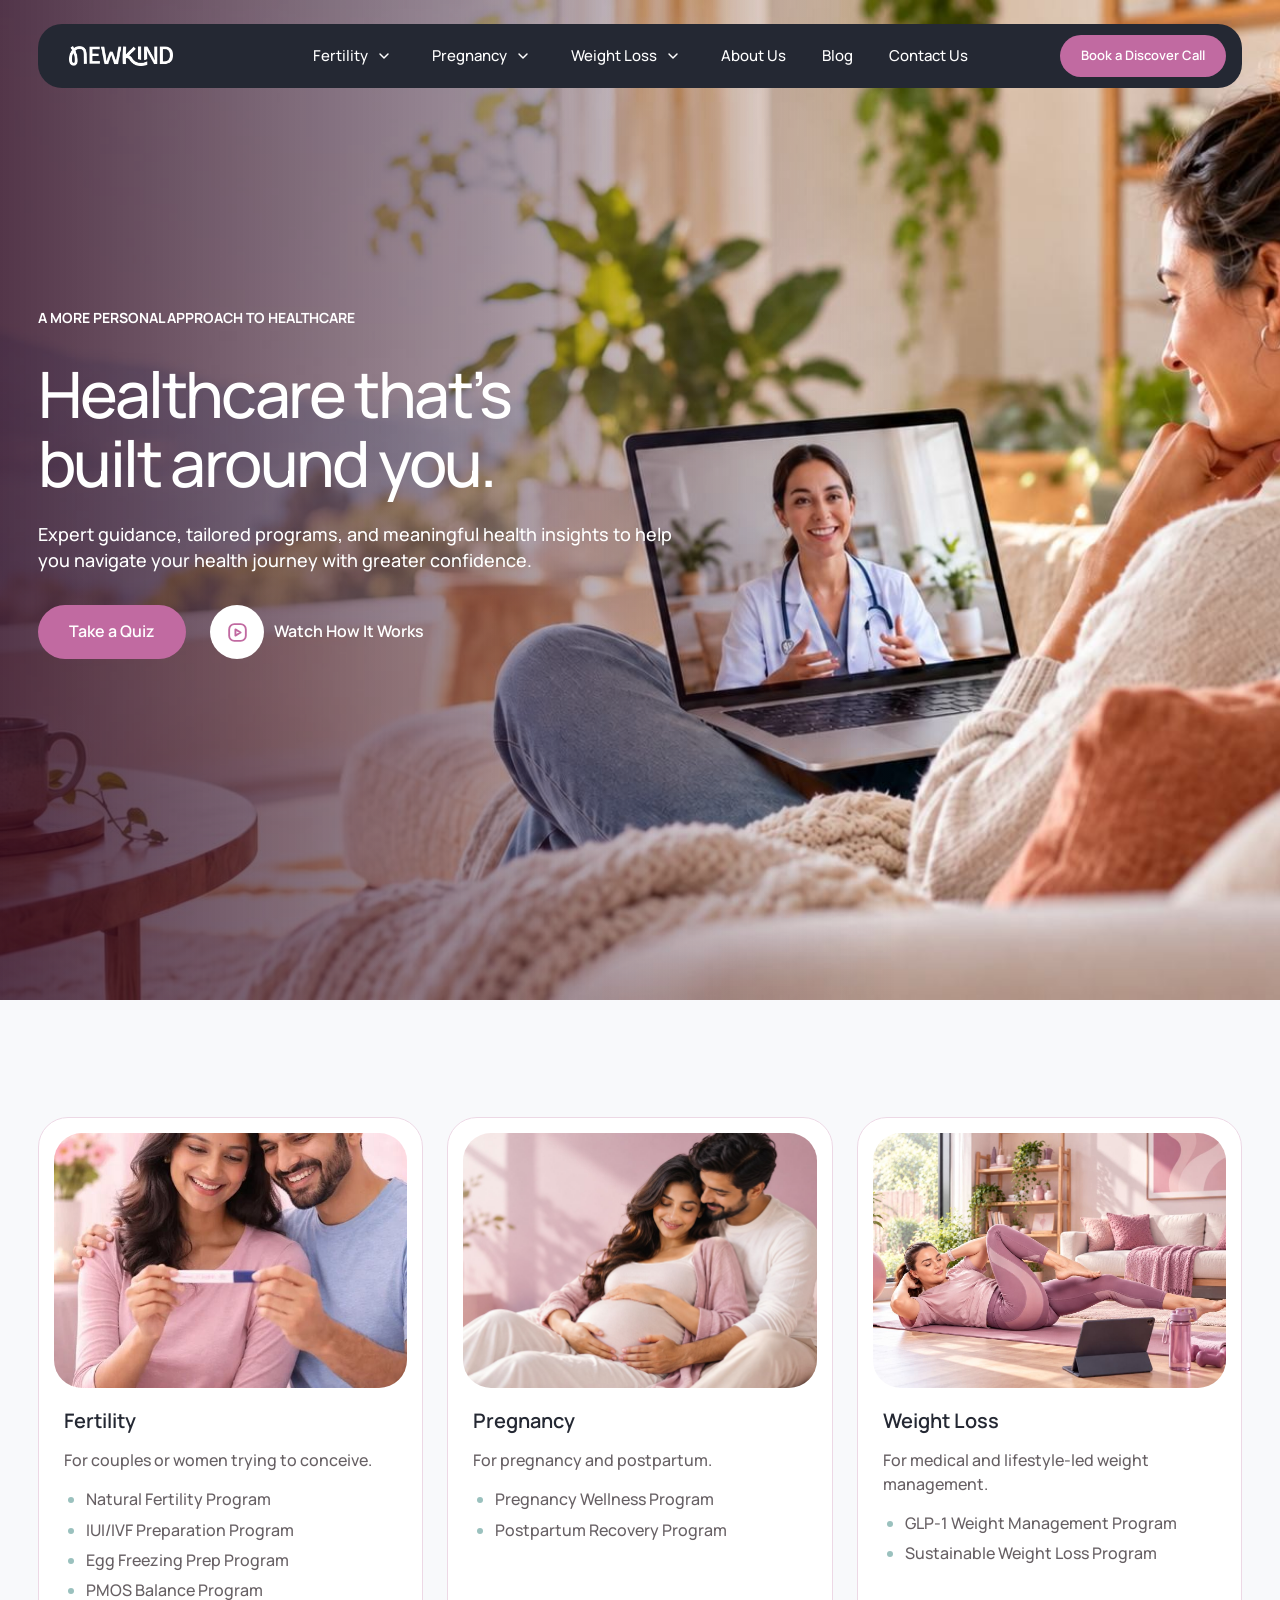
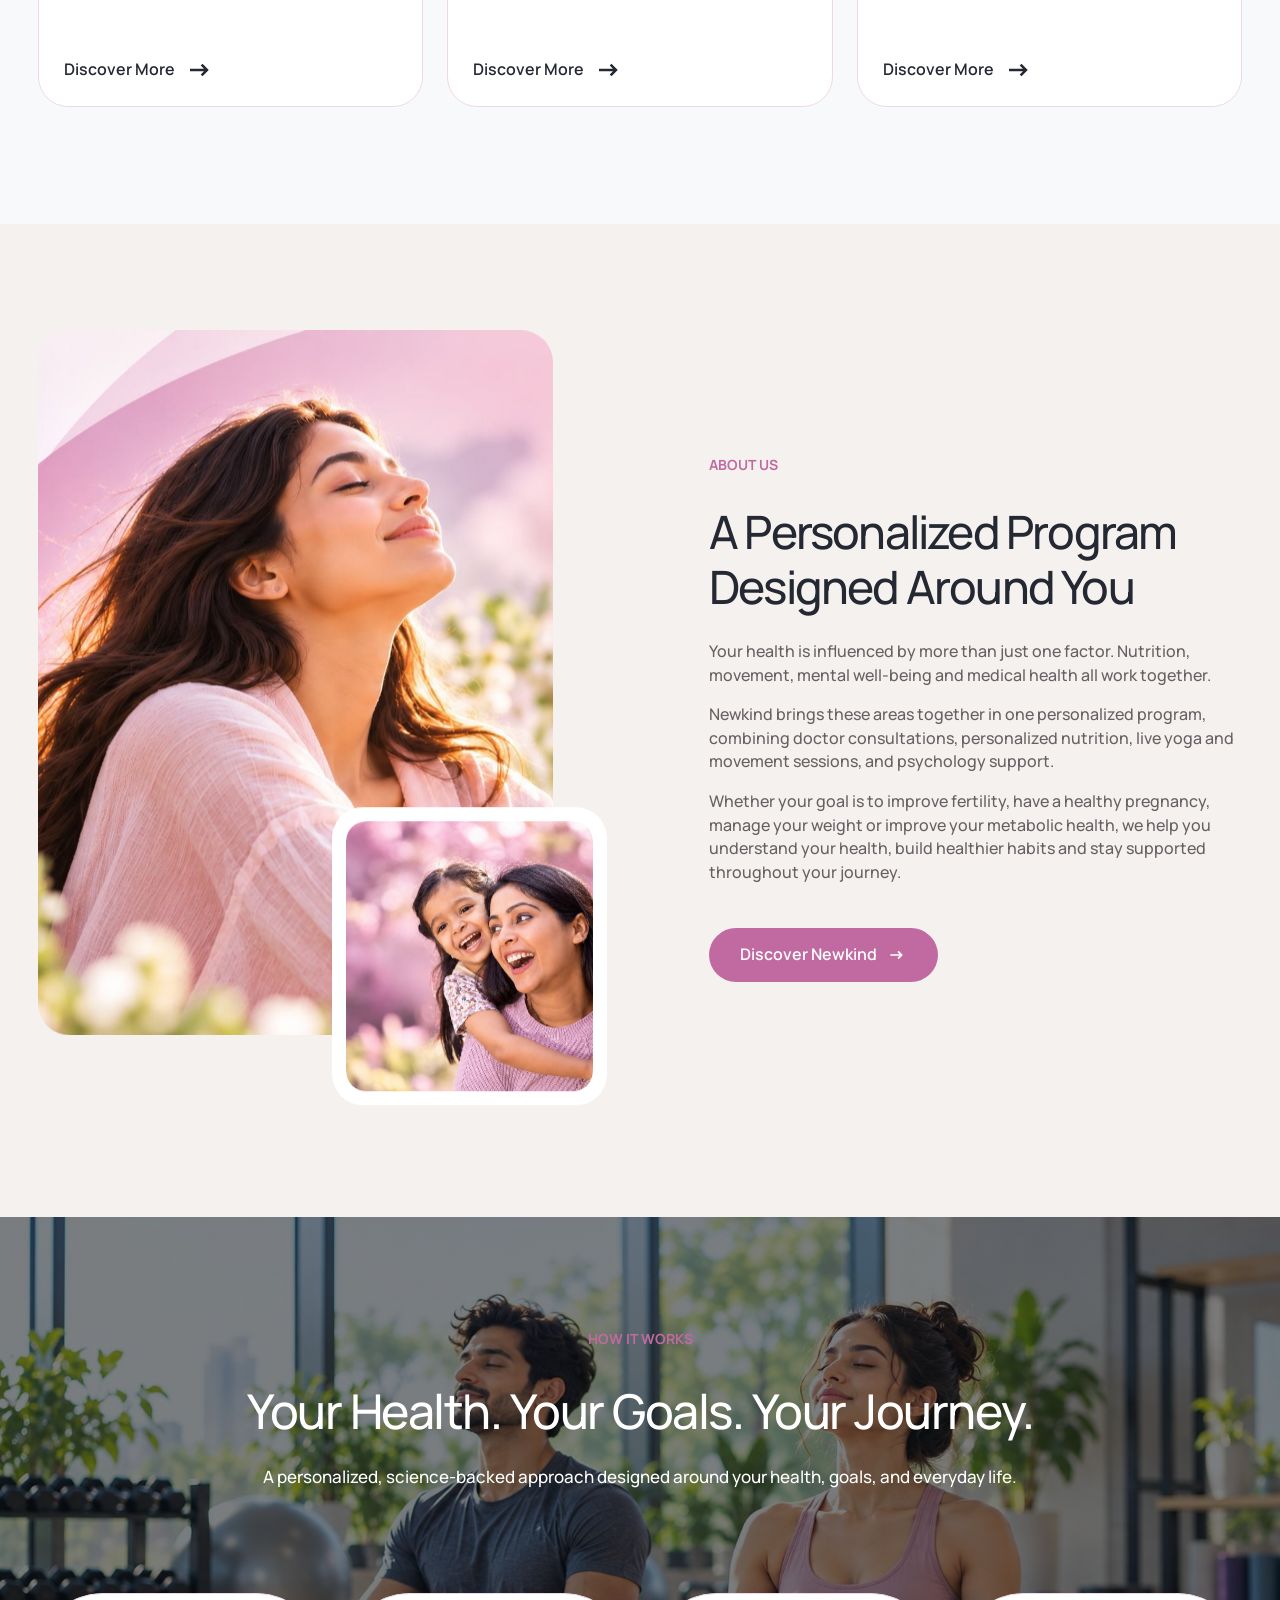
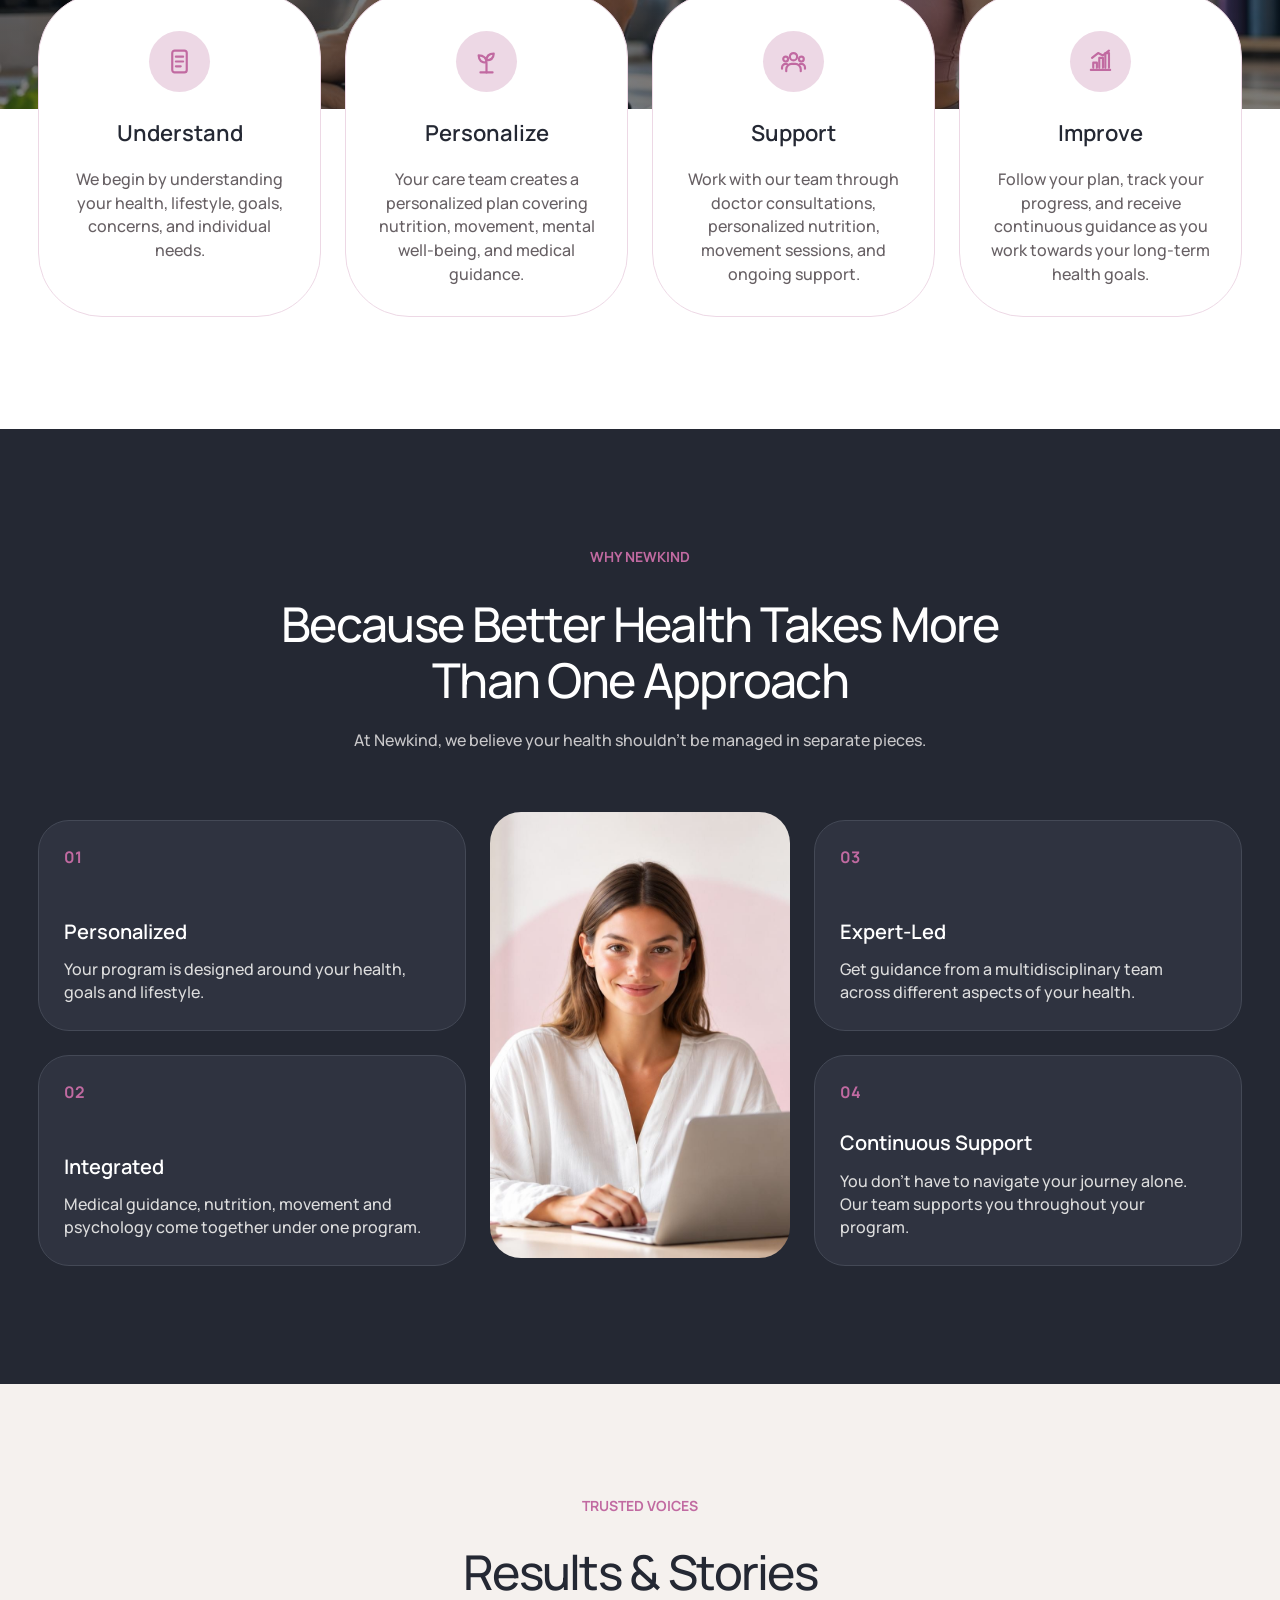
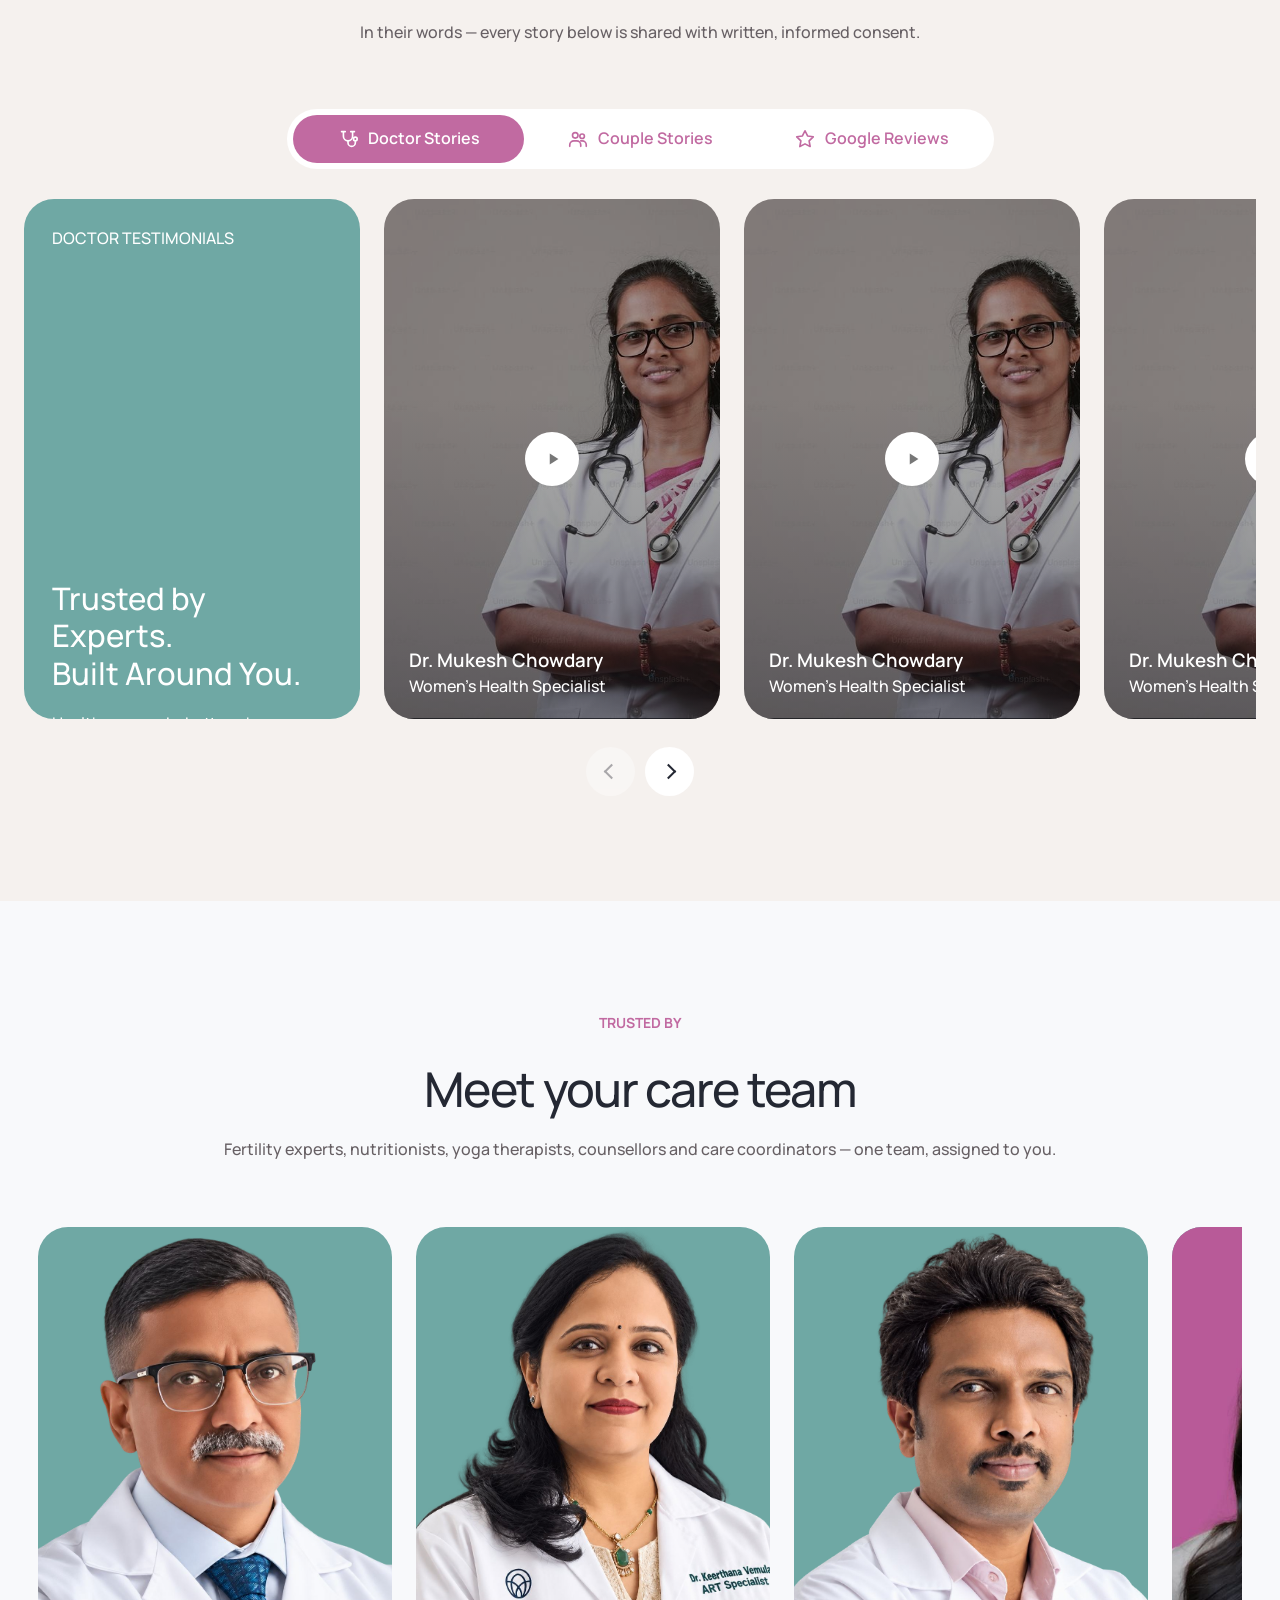
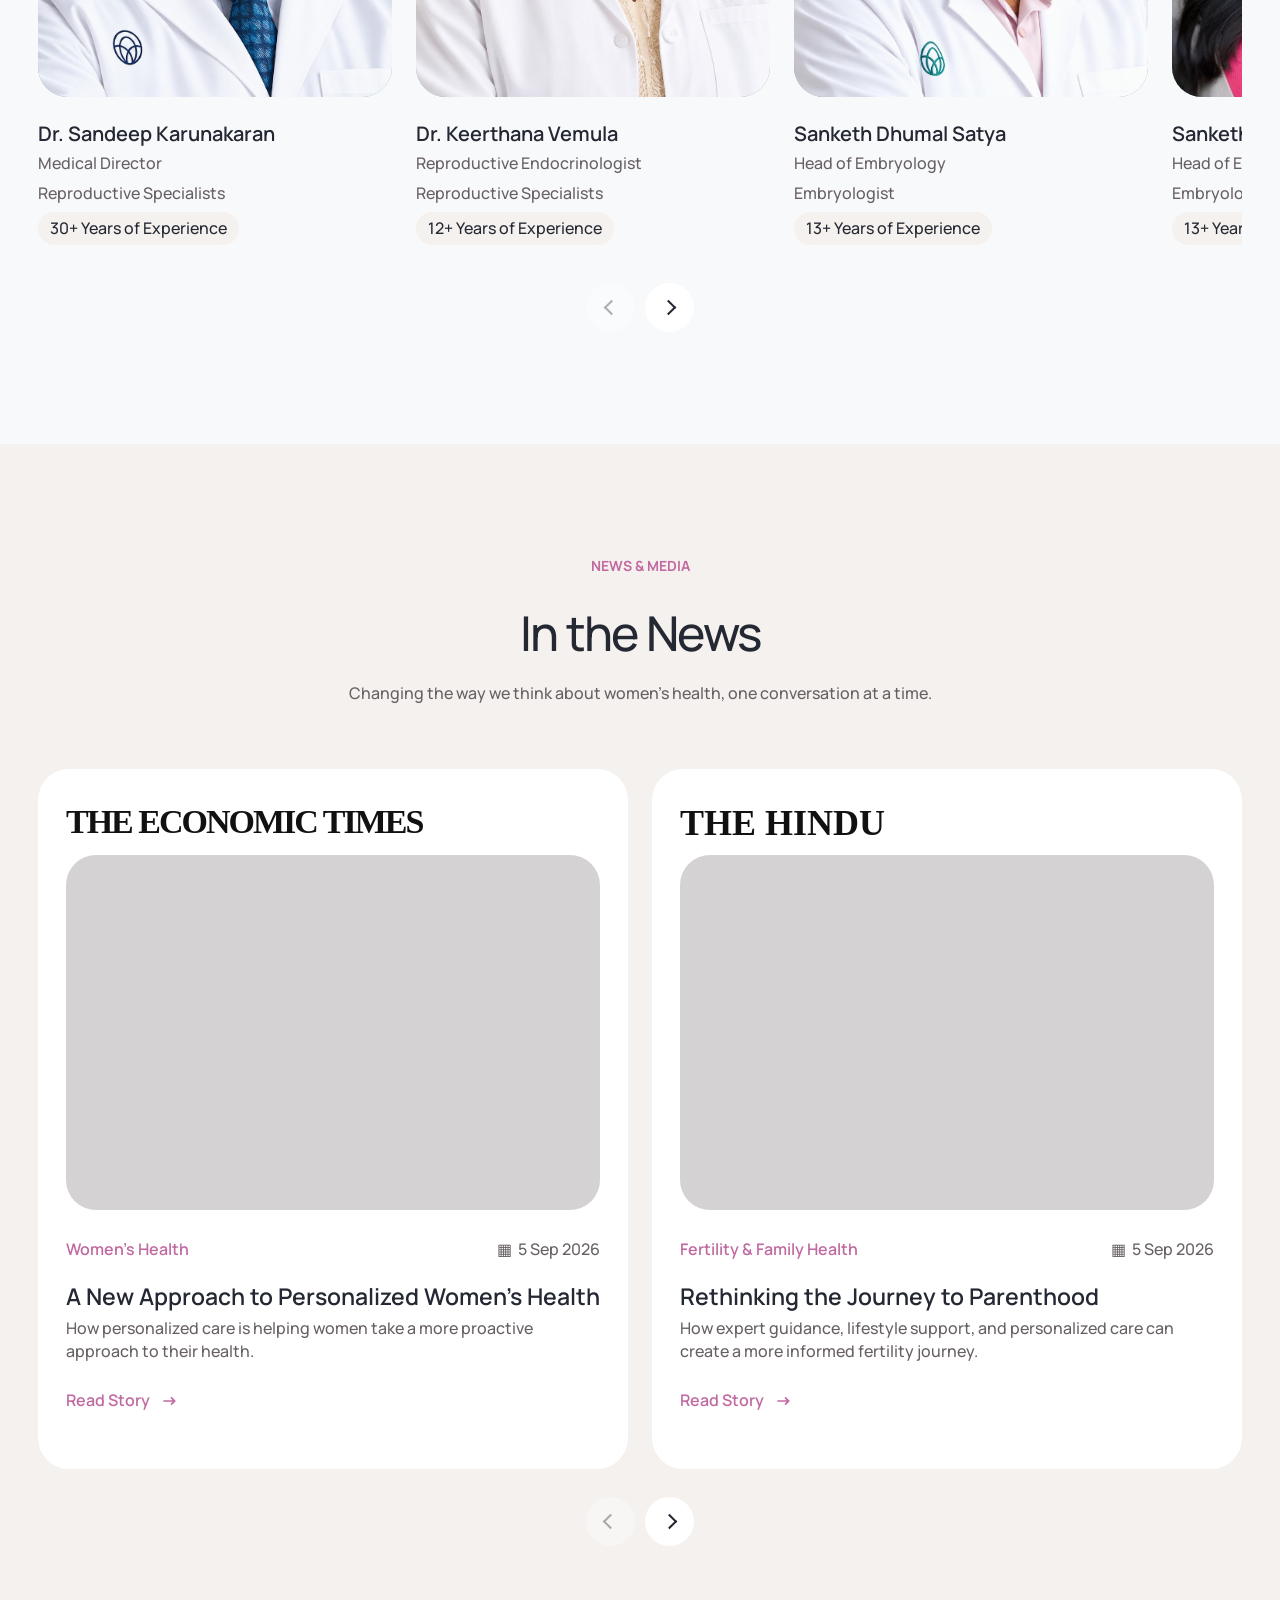
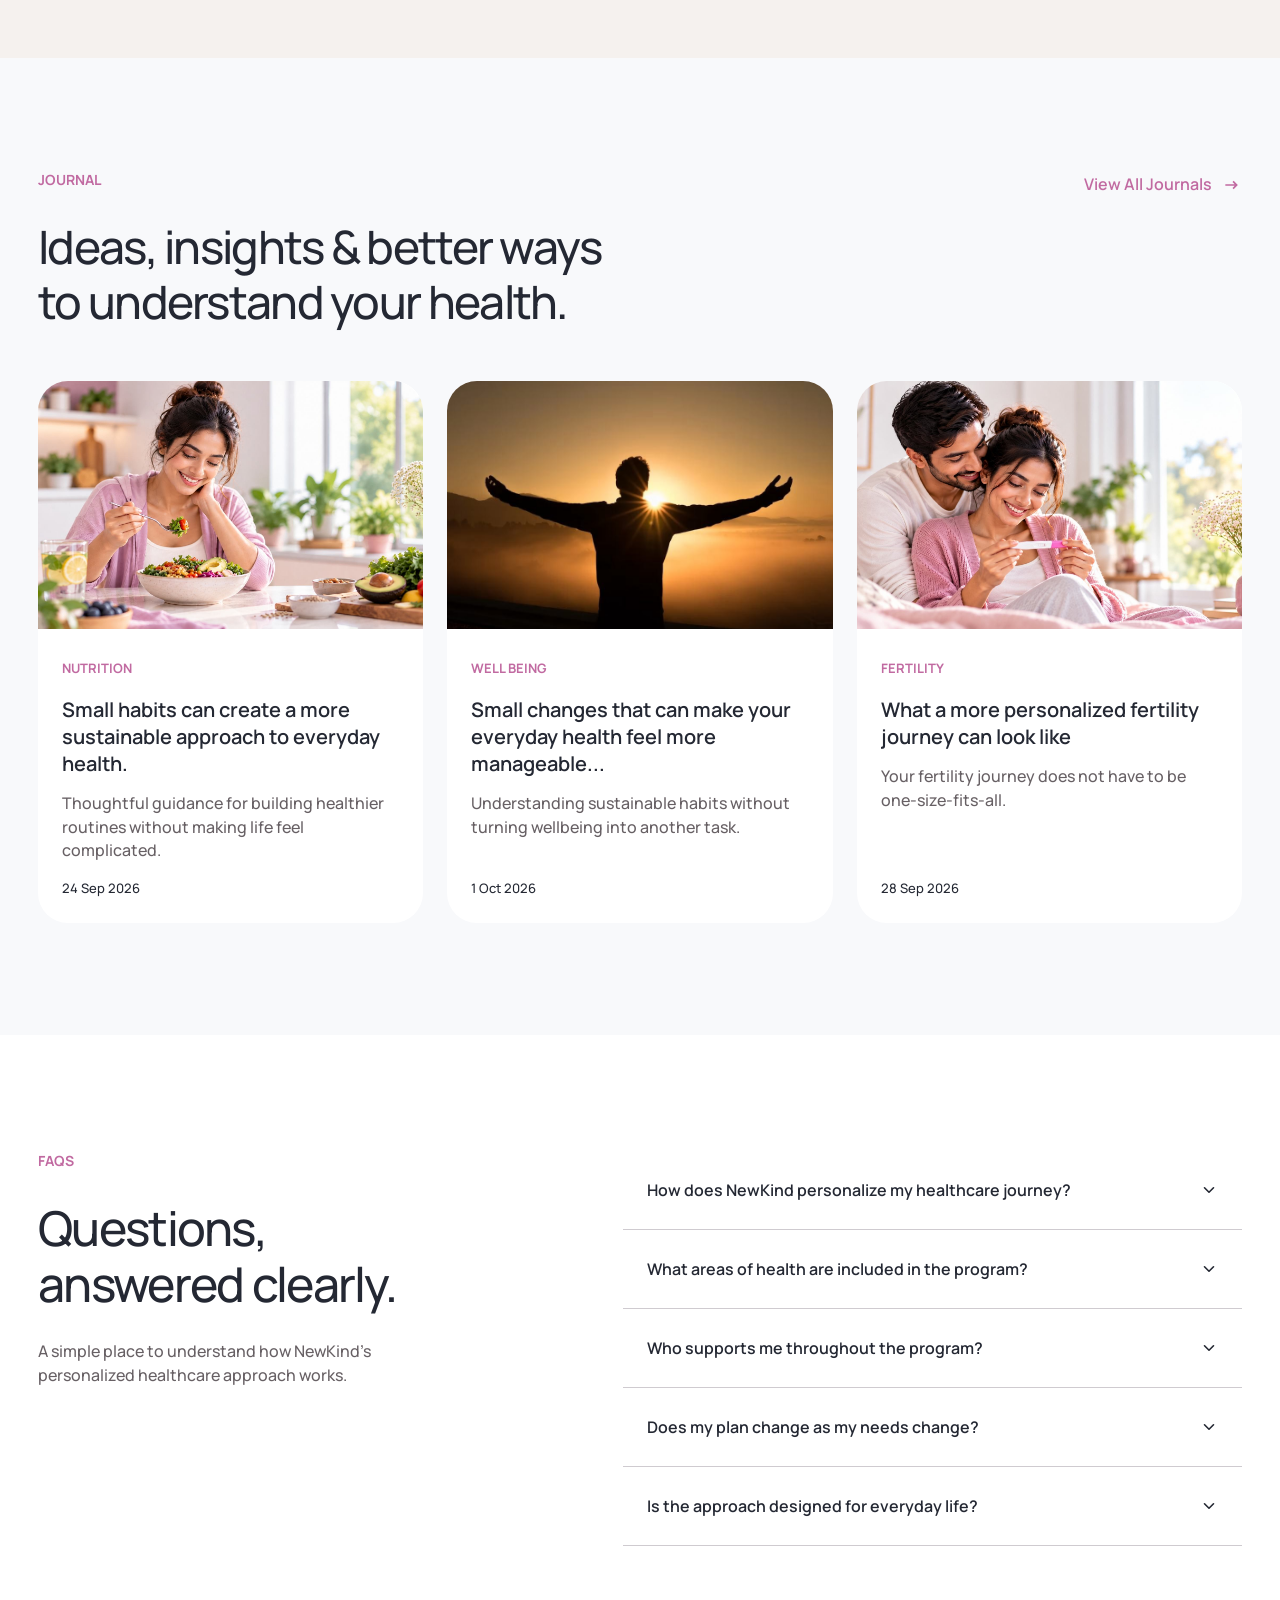
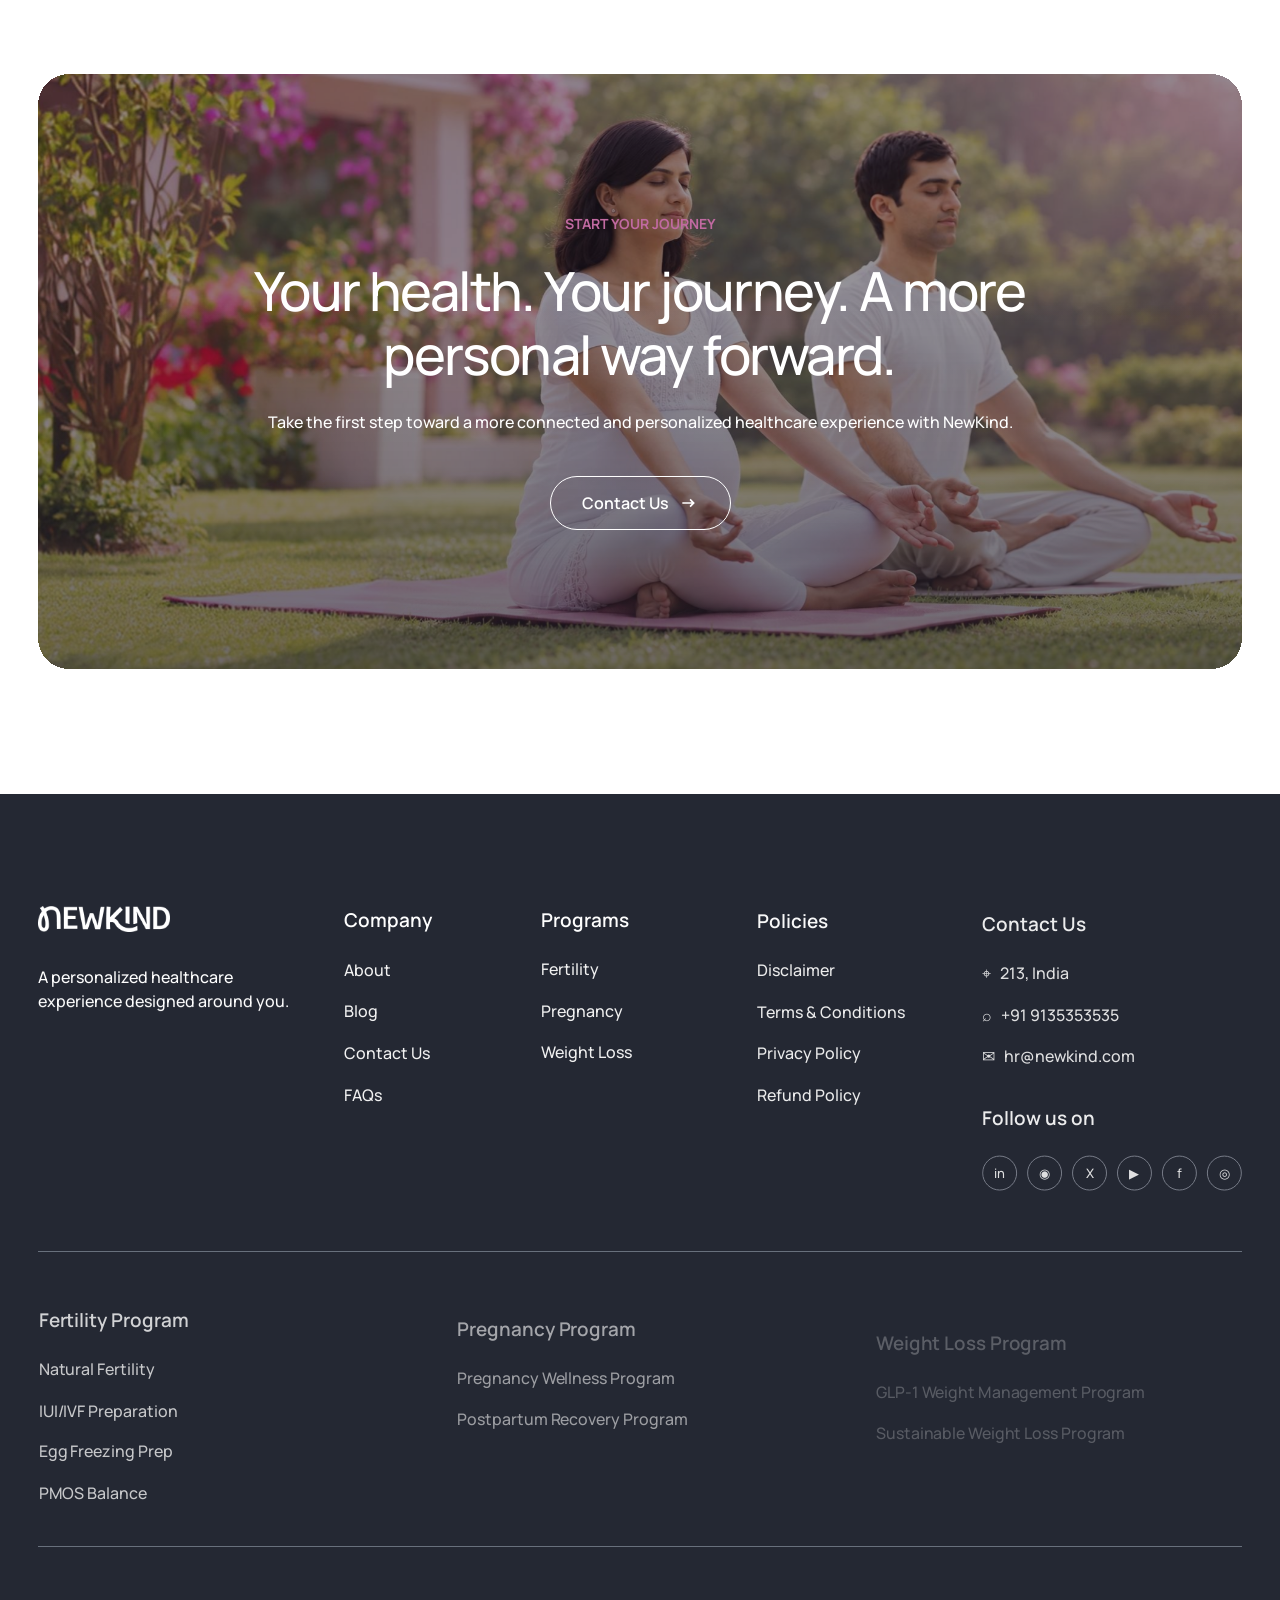
==== commit 37a57a9f: "Update Newkind fertility landing page Co-authored-by: Copilot <223556219+Copilot@users.noreply.githu" ====
--- a/index.html
+++ b/index.html
@@ -14,8 +14,8 @@
     <button class="menu-toggle" type="button" aria-expanded="false" aria-controls="main-nav"><span></span><span></span><span></span></button>
     <nav id="main-nav" aria-label="Primary navigation">
       <div class="nav-item has-menu">
-        <a class="nav-parent" href="#programs">Fertility</a><button class="submenu-toggle" type="button" aria-expanded="false" aria-controls="fertility-menu" aria-label="Toggle Fertility submenu"><svg class="icon icon-chevron" aria-hidden="true" viewBox="0 0 20 20"><path d="m5 7.5 5 5 5-5"/></svg></button>
-        <div class="dropdown" id="fertility-menu"><a href="#programs">Natural Fertility Program</a><a href="#programs">IUI/IVF Preparation Program</a><a href="#programs">Egg Freezing Prep Program</a><a href="#programs">PMOS Balance Program</a></div>
+        <a class="nav-parent" href="fertility.html">Fertility</a><button class="submenu-toggle" type="button" aria-expanded="false" aria-controls="fertility-menu" aria-label="Toggle Fertility submenu"><svg class="icon icon-chevron" aria-hidden="true" viewBox="0 0 20 20"><path d="m5 7.5 5 5 5-5"/></svg></button>
+        <div class="dropdown" id="fertility-menu"><a href="fertility.html#natural-fertility">Natural Fertility Program</a><a href="fertility.html#iui-ivf">IUI/IVF Preparation Program</a><a href="fertility.html#egg-freezing">Egg Freezing Prep Program</a><a href="fertility.html#pmos-balance">PMOS Balance Program</a></div>
       </div>
       <div class="nav-item has-menu">
         <a class="nav-parent" href="#programs">Pregnancy</a><button class="submenu-toggle" type="button" aria-expanded="false" aria-controls="pregnancy-menu" aria-label="Toggle Pregnancy submenu"><svg class="icon icon-chevron" aria-hidden="true" viewBox="0 0 20 20"><path d="m5 7.5 5 5 5-5"/></svg></button>
@@ -43,16 +43,16 @@
 
     <section class="programs section" id="programs">
       <div class="shell program-grid">
-        <article class="program-card"><div class="program-media image-anime"><img src="assets/program-fertility.jpg" alt="Couple smiling together with a pregnancy test"></div><div class="program-body"><h2>Fertility</h2><p>For couples or women trying to conceive.</p><ul><li>Natural Fertility Program</li><li>IUI/IVF Preparation Program</li><li>Egg Freezing Prep Program</li><li>PMOS Balance Program</li></ul><a href="#contact">Discover More <span>→</span></a></div></article>
-        <article class="program-card"><div class="program-media image-anime"><img src="assets/program-pregnancy.jpg" alt="Expecting couple relaxing together"></div><div class="program-body"><h2>Pregnancy</h2><p>For pregnancy and postpartum.</p><ul><li>Pregnancy Wellness Program</li><li>Postpartum Recovery Program</li></ul><a href="#contact">Discover More <span>→</span></a></div></article>
-        <article class="program-card"><div class="program-media image-anime"><img src="assets/program-weight-loss.jpg" alt="Woman following a guided home workout"></div><div class="program-body"><h2>Weight Loss</h2><p>For medical and lifestyle-led weight management.</p><ul><li>GLP-1 Weight Management Program</li><li>Sustainable Weight Loss Program</li></ul><a href="#contact">Discover More <span>→</span></a></div></article>
+        <article class="program-card"><div class="program-media image-anime"><img src="assets/program-fertility.jpg" alt="Couple smiling together with a pregnancy test"></div><div class="program-body"><h2>Fertility</h2><p>For couples or women trying to conceive.</p><ul><li>Natural Fertility Program</li><li>IUI/IVF Preparation Program</li><li>Egg Freezing Prep Program</li><li>PMOS Balance Program</li></ul><a href="fertility.html">Discover More <span class="material-arrow" aria-hidden="true"><svg class="material-symbol-arrow-right-alt" viewBox="0 0 24 24" focusable="false"><path d="m14 7-1.41 1.41L15.17 11H4v2h11.17l-2.58 2.59L14 17l5-5Z"/></svg></span></a></div></article>
+        <article class="program-card"><div class="program-media image-anime"><img src="assets/program-pregnancy.jpg" alt="Expecting couple relaxing together"></div><div class="program-body"><h2>Pregnancy</h2><p>For pregnancy and postpartum.</p><ul><li>Pregnancy Wellness Program</li><li>Postpartum Recovery Program</li></ul><a href="#contact">Discover More <span class="material-arrow" aria-hidden="true"><svg class="material-symbol-arrow-right-alt" viewBox="0 0 24 24" focusable="false"><path d="m14 7-1.41 1.41L15.17 11H4v2h11.17l-2.58 2.59L14 17l5-5Z"/></svg></span></a></div></article>
+        <article class="program-card"><div class="program-media image-anime"><img src="assets/program-weight-loss.jpg" alt="Woman following a guided home workout"></div><div class="program-body"><h2>Weight Loss</h2><p>For medical and lifestyle-led weight management.</p><ul><li>GLP-1 Weight Management Program</li><li>Sustainable Weight Loss Program</li></ul><a href="#contact">Discover More <span class="material-arrow" aria-hidden="true"><svg class="material-symbol-arrow-right-alt" viewBox="0 0 24 24" focusable="false"><path d="m14 7-1.41 1.41L15.17 11H4v2h11.17l-2.58 2.59L14 17l5-5Z"/></svg></span></a></div></article>
       </div>
     </section>
 
     <section class="about section" id="about">
       <div class="shell about-grid">
         <div class="about-visual"><div class="about-main image-anime"><img src="assets/about-main.jpg" alt="Woman enjoying a quiet moment outdoors"></div><div class="about-inset"><div class="about-inset-media image-anime"><img src="assets/about-inset.jpg" alt="Mother and daughter smiling together"></div></div></div>
-        <div class="about-copy"><p class="eyebrow">ABOUT US</p><h2>A Personalized Program<br>Designed Around You</h2><p>Your health is influenced by more than just one factor. Nutrition, movement, mental well-being and medical health all work together.</p><p>Newkind brings these areas together in one personalized program, combining doctor consultations, personalized nutrition, live yoga and movement sessions, and psychology support.</p><p>Whether your goal is to improve fertility, have a healthy pregnancy, manage your weight or improve your metabolic health, we help you understand your health, build healthier habits and stay supported throughout your journey.</p><a class="btn btn-pink" href="#why-newkind">Discover Newkind <span>→</span></a></div>
+        <div class="about-copy"><p class="eyebrow">ABOUT US</p><h2>A Personalized Program<br>Designed Around You</h2><p>Your health is influenced by more than just one factor. Nutrition, movement, mental well-being and medical health all work together.</p><p>Newkind brings these areas together in one personalized program, combining doctor consultations, personalized nutrition, live yoga and movement sessions, and psychology support.</p><p>Whether your goal is to improve fertility, have a healthy pregnancy, manage your weight or improve your metabolic health, we help you understand your health, build healthier habits and stay supported throughout your journey.</p><a class="btn btn-pink" href="#why-newkind">Discover Newkind <span class="material-arrow" aria-hidden="true"><svg class="material-symbol-arrow-right-alt" viewBox="0 0 24 24" focusable="false"><path d="m14 7-1.41 1.41L15.17 11H4v2h11.17l-2.58 2.59L14 17l5-5Z"/></svg></span></a></div>
       </div>
     </section>
 
@@ -87,13 +87,13 @@
       <div class="carousel-wrap shell-wide"><div class="care-track" data-track="care"><article class="care-card"><div class="care-photo image-anime"><img src="assets/care-sandeep.png" alt="Dr. Sandeep Karunakaran"></div><h3>Dr. Sandeep Karunakaran</h3><p>Medical Director</p><p>Reproductive Specialists</p><span>30+ Years of Experience</span></article><article class="care-card"><div class="care-photo image-anime"><img src="assets/care-keerthana.png" alt="Dr. Keerthana Vemula"></div><h3>Dr. Keerthana Vemula</h3><p>Reproductive Endocrinologist</p><p>Reproductive Specialists</p><span>12+ Years of Experience</span></article><article class="care-card"><div class="care-photo image-anime"><img src="assets/care-sanketh.png" alt="Sanketh Dhumal Satya"></div><h3>Sanketh Dhumal Satya</h3><p>Head of Embryology</p><p>Embryologist</p><span>13+ Years of Experience</span></article><article class="care-card"><div class="care-photo image-anime"><img src="assets/care-fourth.png" alt="Sanketh Dhumal Satya"></div><h3>Sanketh Dhumal Satya</h3><p>Head of Embryology</p><p>Embryologist</p><span>13+ Years of Experience</span></article></div><div class="carousel-controls care-controls"><button data-scroll="care" data-direction="-1" type="button" aria-label="Previous care team members"><svg class="icon" aria-hidden="true" viewBox="0 0 20 20"><path d="m12.5 5-5 5 5 5"/></svg></button><button data-scroll="care" data-direction="1" type="button" aria-label="Next care team members"><svg class="icon" aria-hidden="true" viewBox="0 0 20 20"><path d="m7.5 5 5 5-5 5"/></svg></button></div></div>
     </section>
 
-    <section class="news section" id="news"><div class="section-heading centered"><p class="eyebrow">NEWS &amp; MEDIA</p><h2>In the News</h2><p>Changing the way we think about women’s health, one conversation at a time.</p></div><div class="carousel-wrap shell"><div class="news-track" data-track="news"><article class="news-card"><div class="publication economic">THE ECONOMIC TIMES</div><div class="news-placeholder image-anime" aria-hidden="true"></div><div class="meta"><span>Women’s Health</span><time datetime="2026-09-05">▦&nbsp; 5 Sep 2026</time></div><h3>A New Approach to Personalized Women’s Health</h3><p>How personalized care is helping women take a more proactive approach to their health.</p><a href="#news">Read Story <span aria-hidden="true">→</span></a></article><article class="news-card"><div class="publication hindu">THE HINDU</div><div class="news-placeholder image-anime" aria-hidden="true"></div><div class="meta"><span>Fertility &amp; Family Health</span><time datetime="2026-09-05">▦&nbsp; 5 Sep 2026</time></div><h3>Rethinking the Journey to Parenthood</h3><p>How expert guidance, lifestyle support, and personalized care can create a more informed fertility journey.</p><a href="#news">Read Story <span aria-hidden="true">→</span></a></article><article class="news-card"><div class="publication">NEWS &amp; MEDIA</div><div class="news-placeholder image-anime" aria-hidden="true"></div><div class="meta"><span>Healthcare &amp; Wellness</span><time datetime="2026-09-05">▦&nbsp; 5 Sep 2026</time></div><h3>Why Women’s Health Needs a More Connected Approach</h3><p>Moving beyond one-size-fits-all solutions to care designed around the individual.</p><a href="#news">Read Story <span aria-hidden="true">→</span></a></article></div><div class="carousel-controls"><button data-scroll="news" data-direction="-1" type="button" aria-label="Previous news"><svg class="icon" aria-hidden="true" viewBox="0 0 20 20"><path d="m12.5 5-5 5 5 5"/></svg></button><button data-scroll="news" data-direction="1" type="button" aria-label="Next news"><svg class="icon" aria-hidden="true" viewBox="0 0 20 20"><path d="m7.5 5 5 5-5 5"/></svg></button></div></div></section>
+    <section class="news section" id="news"><div class="section-heading centered"><p class="eyebrow">NEWS &amp; MEDIA</p><h2>In the News</h2><p>Changing the way we think about women’s health, one conversation at a time.</p></div><div class="carousel-wrap shell"><div class="news-track" data-track="news"><article class="news-card"><div class="publication economic">THE ECONOMIC TIMES</div><div class="news-placeholder image-anime" aria-hidden="true"></div><div class="meta"><span>Women’s Health</span><time datetime="2026-09-05">▦&nbsp; 5 Sep 2026</time></div><h3>A New Approach to Personalized Women’s Health</h3><p>How personalized care is helping women take a more proactive approach to their health.</p><a href="#news">Read Story <span class="material-arrow" aria-hidden="true"><svg class="material-symbol-arrow-right-alt" viewBox="0 0 24 24" focusable="false"><path d="m14 7-1.41 1.41L15.17 11H4v2h11.17l-2.58 2.59L14 17l5-5Z"/></svg></span></a></article><article class="news-card"><div class="publication hindu">THE HINDU</div><div class="news-placeholder image-anime" aria-hidden="true"></div><div class="meta"><span>Fertility &amp; Family Health</span><time datetime="2026-09-05">▦&nbsp; 5 Sep 2026</time></div><h3>Rethinking the Journey to Parenthood</h3><p>How expert guidance, lifestyle support, and personalized care can create a more informed fertility journey.</p><a href="#news">Read Story <span class="material-arrow" aria-hidden="true"><svg class="material-symbol-arrow-right-alt" viewBox="0 0 24 24" focusable="false"><path d="m14 7-1.41 1.41L15.17 11H4v2h11.17l-2.58 2.59L14 17l5-5Z"/></svg></span></a></article><article class="news-card"><div class="publication">NEWS &amp; MEDIA</div><div class="news-placeholder image-anime" aria-hidden="true"></div><div class="meta"><span>Healthcare &amp; Wellness</span><time datetime="2026-09-05">▦&nbsp; 5 Sep 2026</time></div><h3>Why Women’s Health Needs a More Connected Approach</h3><p>Moving beyond one-size-fits-all solutions to care designed around the individual.</p><a href="#news">Read Story <span class="material-arrow" aria-hidden="true"><svg class="material-symbol-arrow-right-alt" viewBox="0 0 24 24" focusable="false"><path d="m14 7-1.41 1.41L15.17 11H4v2h11.17l-2.58 2.59L14 17l5-5Z"/></svg></span></a></article></div><div class="carousel-controls"><button data-scroll="news" data-direction="-1" type="button" aria-label="Previous news"><svg class="icon" aria-hidden="true" viewBox="0 0 20 20"><path d="m12.5 5-5 5 5 5"/></svg></button><button data-scroll="news" data-direction="1" type="button" aria-label="Next news"><svg class="icon" aria-hidden="true" viewBox="0 0 20 20"><path d="m7.5 5 5 5-5 5"/></svg></button></div></div></section>
 
-    <section class="journal section" id="journal"><div class="shell"><div class="journal-heading"><div><p class="eyebrow">JOURNAL</p><h2>Ideas, insights &amp; better ways<br>to understand your health.</h2></div><a href="#journal">View All Journals <span aria-hidden="true">→</span></a></div><div class="journal-grid"><article class="journal-card"><div class="journal-media image-anime"><img src="assets/journal-nutrition.jpg" alt="Woman enjoying a nutritious meal"></div><div><b>NUTRITION</b><h3>Small habits can create a more sustainable approach to everyday health.</h3><p>Thoughtful guidance for building healthier routines without making life feel complicated.</p><time datetime="2026-09-24">24 Sep 2026</time><a class="journal-action" href="#journal" aria-label="Read nutrition journal"><svg class="icon" aria-hidden="true" viewBox="0 0 20 20"><path d="M6 14 14 6M8 6h6v6"/></svg></a></div></article><article class="journal-card"><div class="journal-media image-anime"><img src="assets/journal-wellbeing.jpg" alt="Person greeting the sunrise"></div><div><b>WELL BEING</b><h3>Small changes that can make your everyday health feel more manageable...</h3><p>Understanding sustainable habits without turning wellbeing into another task.</p><time datetime="2026-10-01">1 Oct 2026</time><a class="journal-action" href="#journal" aria-label="Read wellbeing journal"><svg class="icon" aria-hidden="true" viewBox="0 0 20 20"><path d="M6 14 14 6M8 6h6v6"/></svg></a></div></article><article class="journal-card"><div class="journal-media image-anime"><img src="assets/journal-fertility.jpg" alt="Couple looking at a pregnancy test together"></div><div><b>FERTILITY</b><h3>What a more personalized fertility journey can look like</h3><p>Your fertility journey does not have to be one-size-fits-all.</p><time datetime="2026-09-28">28 Sep 2026</time><a class="journal-action" href="#journal" aria-label="Read fertility journal"><svg class="icon" aria-hidden="true" viewBox="0 0 20 20"><path d="M6 14 14 6M8 6h6v6"/></svg></a></div></article></div></div></section>
+    <section class="journal section" id="journal"><div class="shell"><div class="journal-heading"><div><p class="eyebrow">JOURNAL</p><h2>Ideas, insights &amp; better ways<br>to understand your health.</h2></div><a href="#journal">View All Journals <span class="material-arrow" aria-hidden="true"><svg class="material-symbol-arrow-right-alt" viewBox="0 0 24 24" focusable="false"><path d="m14 7-1.41 1.41L15.17 11H4v2h11.17l-2.58 2.59L14 17l5-5Z"/></svg></span></a></div><div class="journal-grid"><article class="journal-card"><div class="journal-media image-anime"><img src="assets/journal-nutrition.jpg" alt="Woman enjoying a nutritious meal"></div><div><b>NUTRITION</b><h3>Small habits can create a more sustainable approach to everyday health.</h3><p>Thoughtful guidance for building healthier routines without making life feel complicated.</p><time datetime="2026-09-24">24 Sep 2026</time><a class="journal-action" href="#journal" aria-label="Read nutrition journal"><svg class="icon material-symbol-arrow-right-alt" aria-hidden="true" viewBox="0 0 24 24"><path d="m14 7-1.41 1.41L15.17 11H4v2h11.17l-2.58 2.59L14 17l5-5Z"/></svg></a></div></article><article class="journal-card"><div class="journal-media image-anime"><img src="assets/journal-wellbeing.jpg" alt="Person greeting the sunrise"></div><div><b>WELL BEING</b><h3>Small changes that can make your everyday health feel more manageable...</h3><p>Understanding sustainable habits without turning wellbeing into another task.</p><time datetime="2026-10-01">1 Oct 2026</time><a class="journal-action" href="#journal" aria-label="Read wellbeing journal"><svg class="icon material-symbol-arrow-right-alt" aria-hidden="true" viewBox="0 0 24 24"><path d="m14 7-1.41 1.41L15.17 11H4v2h11.17l-2.58 2.59L14 17l5-5Z"/></svg></a></div></article><article class="journal-card"><div class="journal-media image-anime"><img src="assets/journal-fertility.jpg" alt="Couple looking at a pregnancy test together"></div><div><b>FERTILITY</b><h3>What a more personalized fertility journey can look like</h3><p>Your fertility journey does not have to be one-size-fits-all.</p><time datetime="2026-09-28">28 Sep 2026</time><a class="journal-action" href="#journal" aria-label="Read fertility journal"><svg class="icon material-symbol-arrow-right-alt" aria-hidden="true" viewBox="0 0 24 24"><path d="m14 7-1.41 1.41L15.17 11H4v2h11.17l-2.58 2.59L14 17l5-5Z"/></svg></a></div></article></div></div></section>
 
     <section class="faqs section" id="faqs"><div class="shell faq-grid"><div><p class="eyebrow">FAQS</p><h2>Questions,<br>answered clearly.</h2><p>A simple place to understand how NewKind’s personalized healthcare approach works.</p></div><div class="accordion"><button type="button" aria-expanded="false">How does NewKind personalize my healthcare journey?<svg class="icon icon-chevron" aria-hidden="true" viewBox="0 0 20 20"><path d="m5 7.5 5 5 5-5"/></svg></button><button type="button" aria-expanded="false">What areas of health are included in the program?<svg class="icon icon-chevron" aria-hidden="true" viewBox="0 0 20 20"><path d="m5 7.5 5 5 5-5"/></svg></button><button type="button" aria-expanded="false">Who supports me throughout the program?<svg class="icon icon-chevron" aria-hidden="true" viewBox="0 0 20 20"><path d="m5 7.5 5 5 5-5"/></svg></button><button type="button" aria-expanded="false">Does my plan change as my needs change?<svg class="icon icon-chevron" aria-hidden="true" viewBox="0 0 20 20"><path d="m5 7.5 5 5 5-5"/></svg></button><button type="button" aria-expanded="false">Is the approach designed for everyday life?<svg class="icon icon-chevron" aria-hidden="true" viewBox="0 0 20 20"><path d="m5 7.5 5 5 5-5"/></svg></button></div></div></section>
 
-    <section class="final-cta shell image-anime image-anime-gradient" id="contact"><img src="assets/final-cta.jpg" alt="Couple practicing yoga outdoors"><div class="final-overlay"></div><div class="final-content"><p class="eyebrow">START YOUR JOURNEY</p><h2>Your health. Your journey. A more<br>personal way forward.</h2><p>Take the first step toward a more connected and personalized healthcare experience with NewKind.</p><a class="btn btn-outline" href="mailto:hr@newkind.com">Contact Us <span aria-hidden="true">→</span></a></div></section>
+    <section class="final-cta shell image-anime image-anime-gradient" id="contact"><img src="assets/final-cta.jpg" alt="Couple practicing yoga outdoors"><div class="final-overlay"></div><div class="final-content"><p class="eyebrow">START YOUR JOURNEY</p><h2>Your health. Your journey. A more<br>personal way forward.</h2><p>Take the first step toward a more connected and personalized healthcare experience with NewKind.</p><a class="btn btn-outline" href="mailto:hr@newkind.com">Contact Us <span class="material-arrow" aria-hidden="true"><svg class="material-symbol-arrow-right-alt" viewBox="0 0 24 24" focusable="false"><path d="m14 7-1.41 1.41L15.17 11H4v2h11.17l-2.58 2.59L14 17l5-5Z"/></svg></span></a></div></section>
   </main>
 
   <footer><div class="shell"><div class="footer-top"><div class="footer-brand"><a class="footer-logo" href="#top" aria-label="NewKind home"><img src="assets/newkind-logo.png" alt="NewKind"></a><p>A personalized healthcare<br>experience designed around you.</p></div><div><h2>Company</h2><a href="#about">About</a><a href="#journal">Blog</a><a href="#contact">Contact Us</a><a href="#faqs">FAQs</a></div><div><h2>Programs</h2><a href="#programs">Fertility</a><a href="#programs">Pregnancy</a><a href="#programs">Weight Loss</a></div><div><h2>Policies</h2><a href="#">Disclaimer</a><a href="#">Terms &amp; Conditions</a><a href="#">Privacy Policy</a><a href="#">Refund Policy</a></div><div class="footer-contact"><h2>Contact Us</h2><p>⌖&nbsp;&nbsp; 213, India</p><a href="tel:+919135353535">⌕&nbsp;&nbsp; +91 9135353535</a><a href="mailto:hr@newkind.com">✉&nbsp;&nbsp; hr@newkind.com</a><h2>Follow us on</h2><div class="socials"><a href="#" aria-label="LinkedIn">in</a><a href="#" aria-label="WhatsApp">◉</a><a href="#" aria-label="X">X</a><a href="#" aria-label="YouTube">▶</a><a href="#" aria-label="Facebook">f</a><a href="#" aria-label="Instagram">◎</a></div></div></div><div class="footer-programs"><div><h2>Fertility Program</h2><a href="#programs">Natural Fertility</a><a href="#programs">IUI/IVF Preparation</a><a href="#programs">Egg Freezing Prep</a><a href="#programs">PMOS Balance</a></div><div><h2>Pregnancy Program</h2><a href="#programs">Pregnancy Wellness Program</a><a href="#programs">Postpartum Recovery Program</a></div><div><h2>Weight Loss Program</h2><a href="#programs">GLP-1 Weight Management Program</a><a href="#programs">Sustainable Weight Loss Program</a></div></div><div class="copyright">Copyright © 2026 newkind.com. All rights reserved.<span><a href="#">Privacy Policy</a><a href="#">Terms &amp; Conditions</a><a href="#">Refund Policy</a></span></div></div></footer>
@@ -110,7 +110,7 @@
         <div class="call-field"><label for="call-phone">Phone</label><input id="call-phone" name="phone" type="tel" autocomplete="tel" placeholder="Enter your phone number" required></div>
         <div class="call-field call-field-full"><label for="call-reason">What brings you here?</label><select id="call-reason" name="reason" required><option value="GLP - 1 Medical Program">GLP - 1 Medical Program</option><option value="Fertility Program">Fertility Program</option><option value="Pregnancy Program">Pregnancy Program</option><option value="Weight Loss Program">Weight Loss Program</option></select></div>
         <div class="call-field call-field-full"><label for="call-message">Anything you'd like us to know? <span>(optional)</span></label><textarea id="call-message" name="message" rows="4"></textarea></div>
-        <div class="call-modal-actions"><button class="call-submit" type="submit">Request my call <span aria-hidden="true">→</span></button></div>
+        <div class="call-modal-actions"><button class="call-submit" type="submit">Request my call <span class="material-arrow" aria-hidden="true"><svg class="material-symbol-arrow-right-alt" viewBox="0 0 24 24" focusable="false"><path d="m14 7-1.41 1.41L15.17 11H4v2h11.17l-2.58 2.59L14 17l5-5Z"/></svg></span></button></div>
       </form>
     </section>
 
--- a/refinements.css
+++ b/refinements.css
@@ -32,6 +32,8 @@
   --line:var(--color-secondary-light);
   --white:var(--color-white);
 }
+.material-symbol-arrow-right-alt{display:block;width:1.25em;height:1.25em;fill:currentColor;stroke:none}
+.material-arrow{display:inline-grid;place-items:center;flex:0 0 auto}
 
 html{scroll-behavior:smooth;overflow-x:clip}
 body{overflow-x:clip}
@@ -161,8 +163,8 @@
 .journal-media img{width:100%;height:100%;object-fit:cover;transition:transform 500ms cubic-bezier(.2,.7,.3,1)}
 .journal-card>div:not(.journal-media){position:relative;min-height:294px;padding:27px 24px}
 .journal-action{position:absolute;right:24px;bottom:24px;width:45px;height:45px;display:grid;place-items:center;border-radius:50%;color:var(--color-white);opacity:0;transform:scale(.82);pointer-events:none}
-.journal-action .icon{width:20px;height:20px;transform-origin:center;transition:transform 280ms cubic-bezier(.2,.7,.3,1)}
-.journal-action:hover .icon,.journal-action:focus-visible .icon{transform:rotate(45deg)}
+.journal-action .icon{width:20px;height:20px;transform:rotate(-45deg);transform-origin:center;transition:transform 280ms cubic-bezier(.2,.7,.3,1)}
+.journal-action:hover .icon,.journal-action:focus-visible .icon{transform:rotate(0deg)}
 .journal-card:hover .journal-media img,.journal-card:focus-within .journal-media img{transform:scale(1.045)}
 .journal-card:hover .journal-action,.journal-card:focus-within .journal-action{opacity:1;transform:scale(1);pointer-events:auto}
 
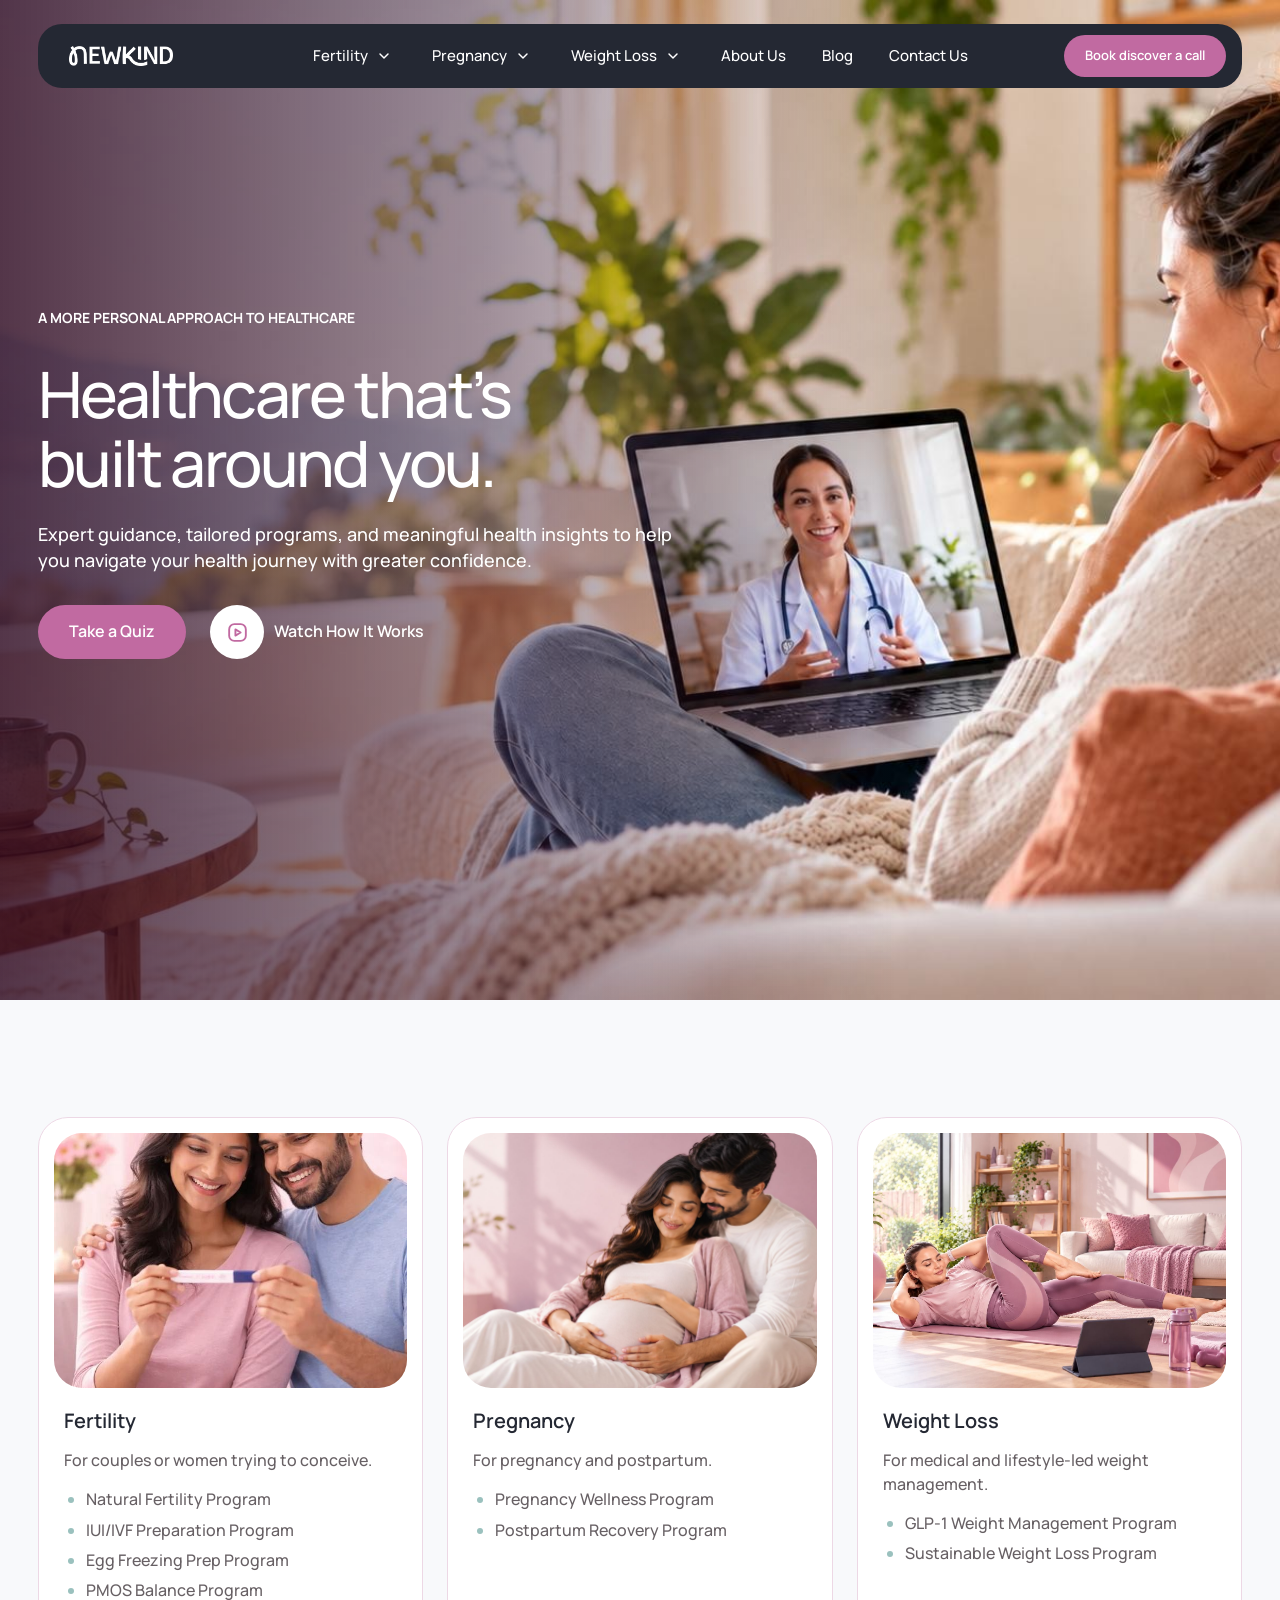
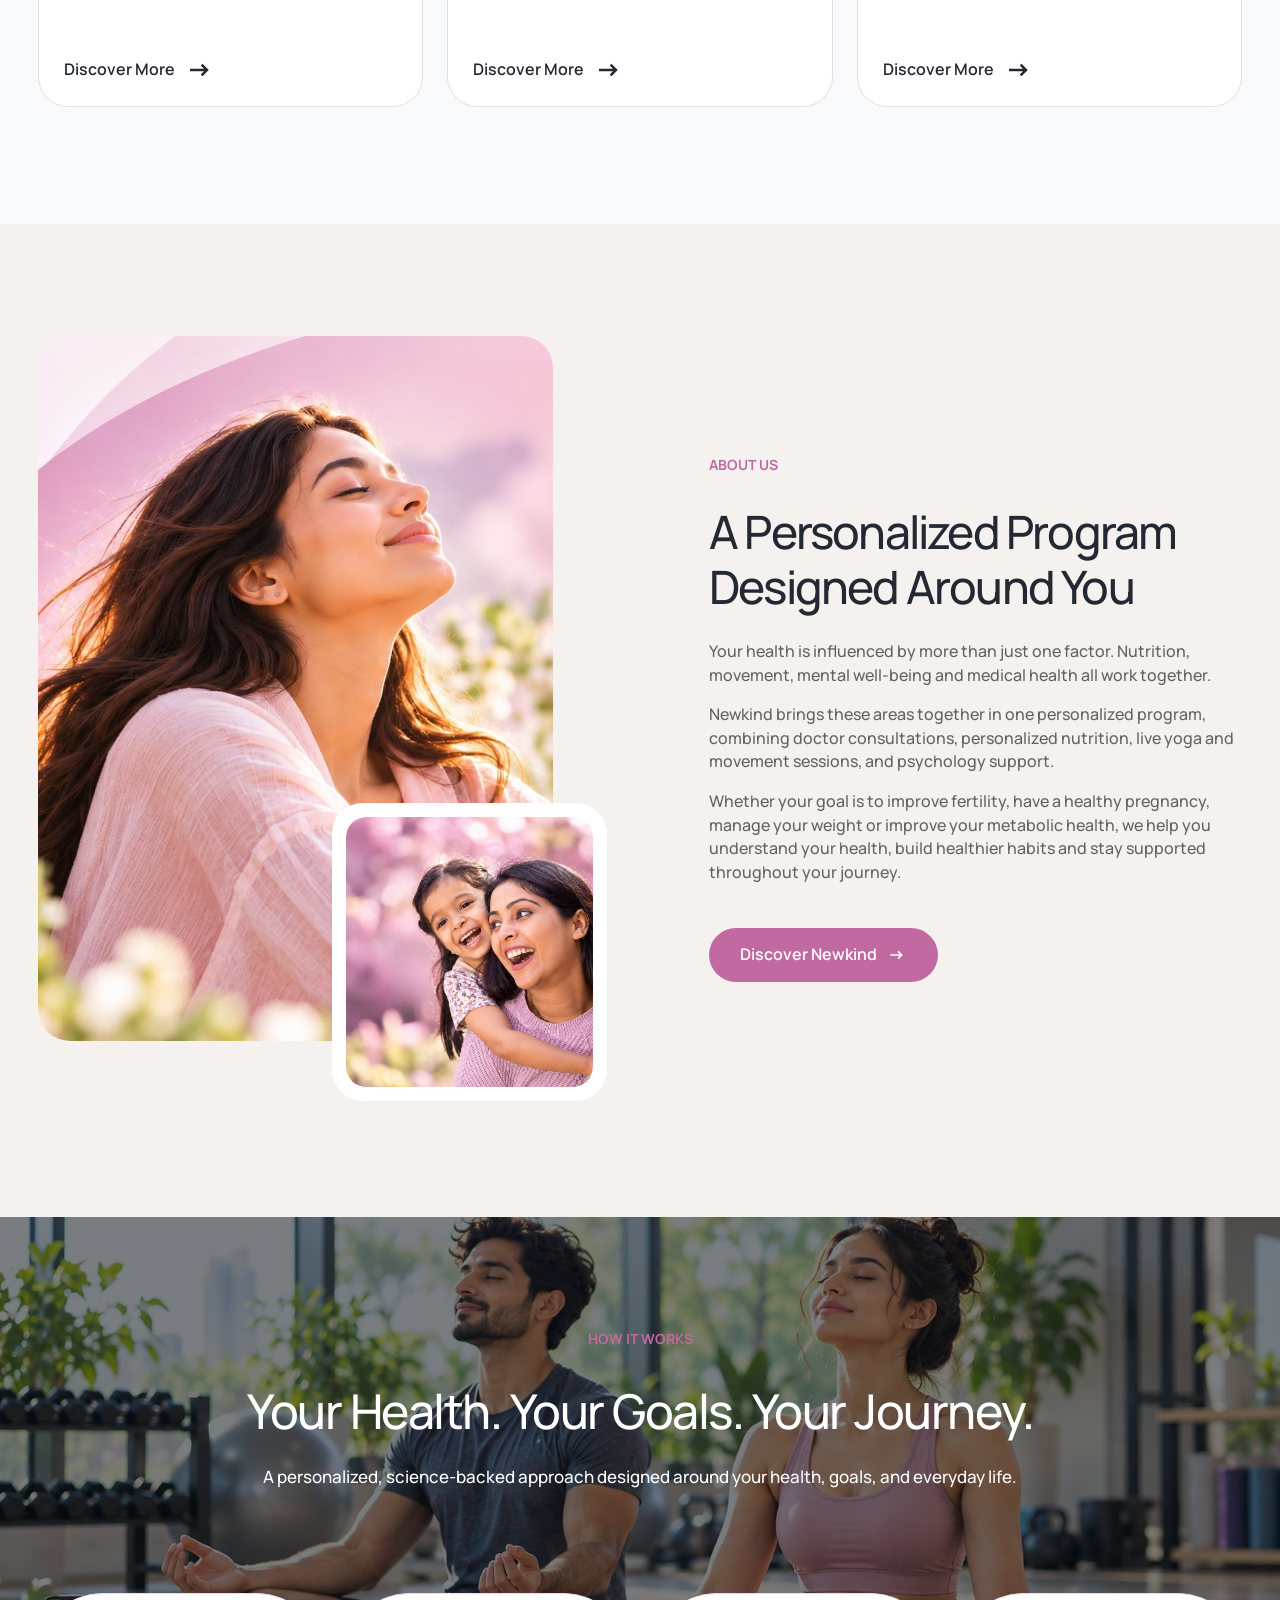
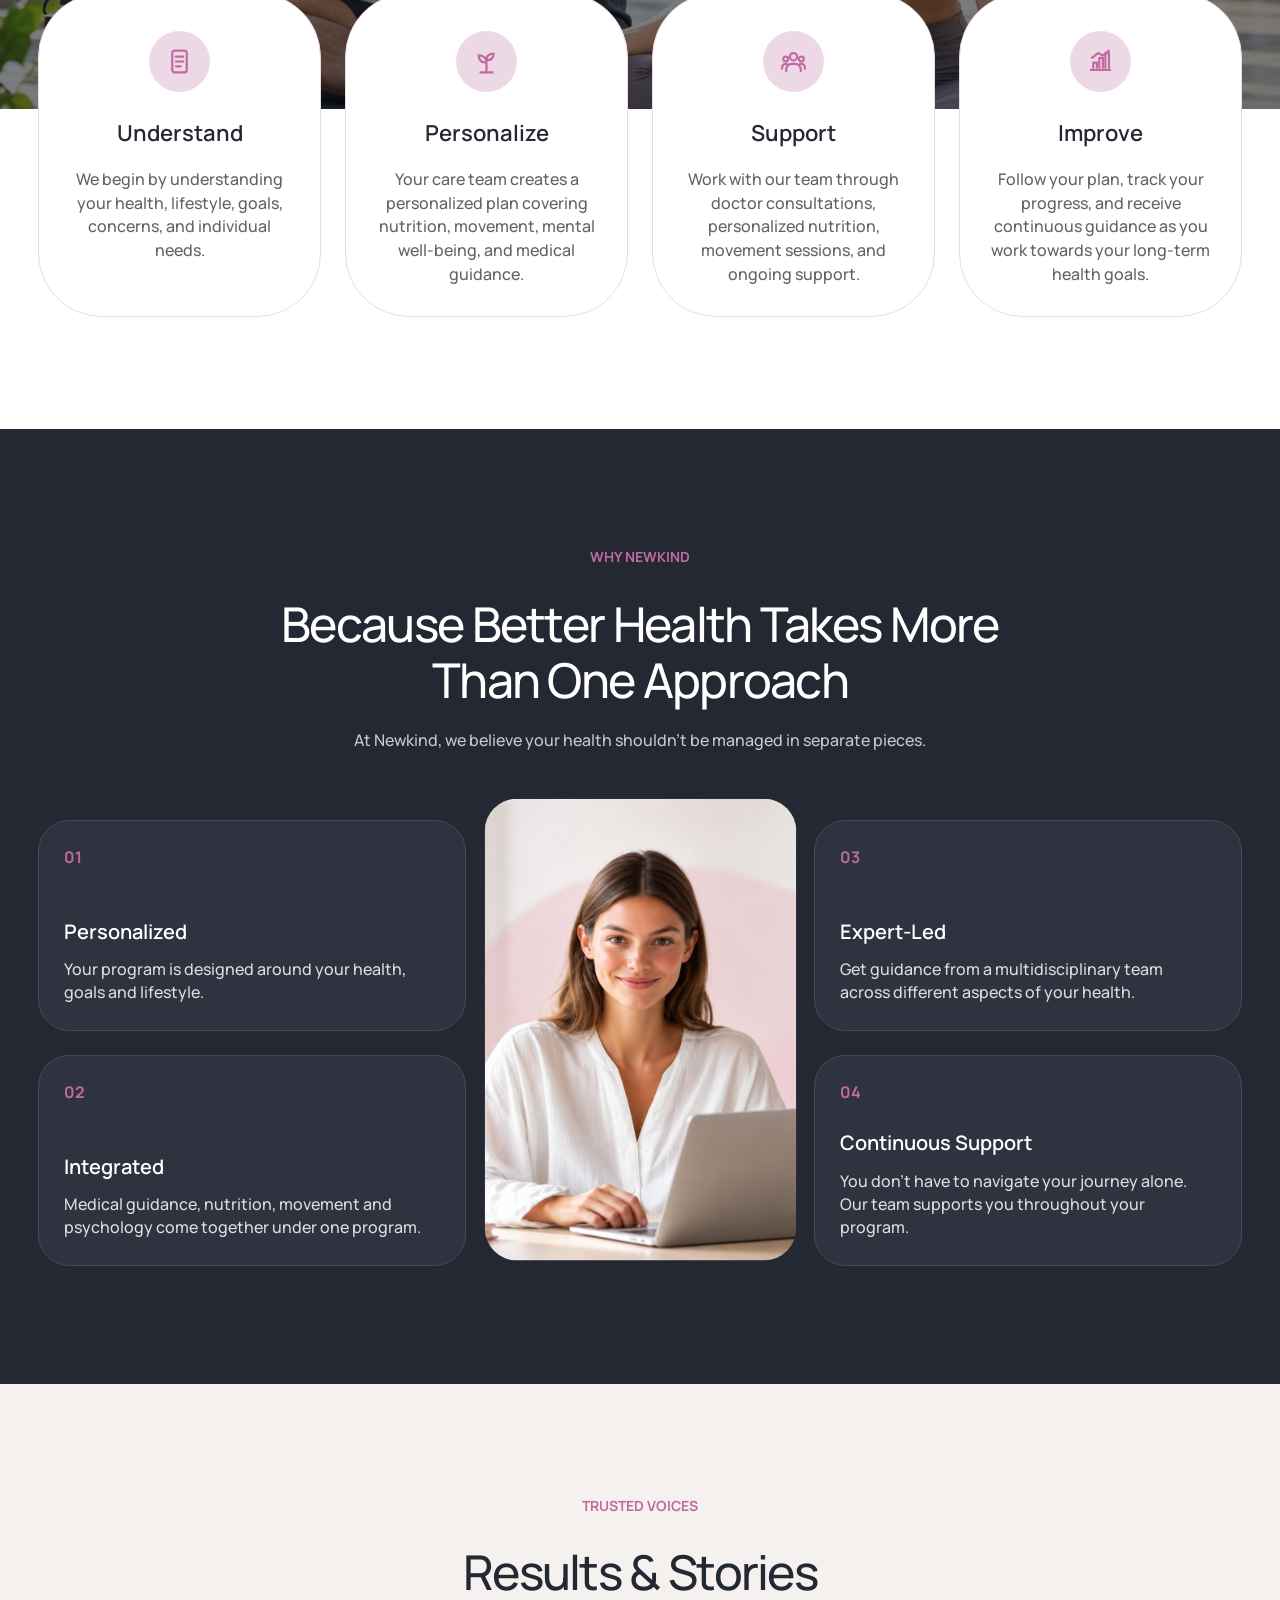
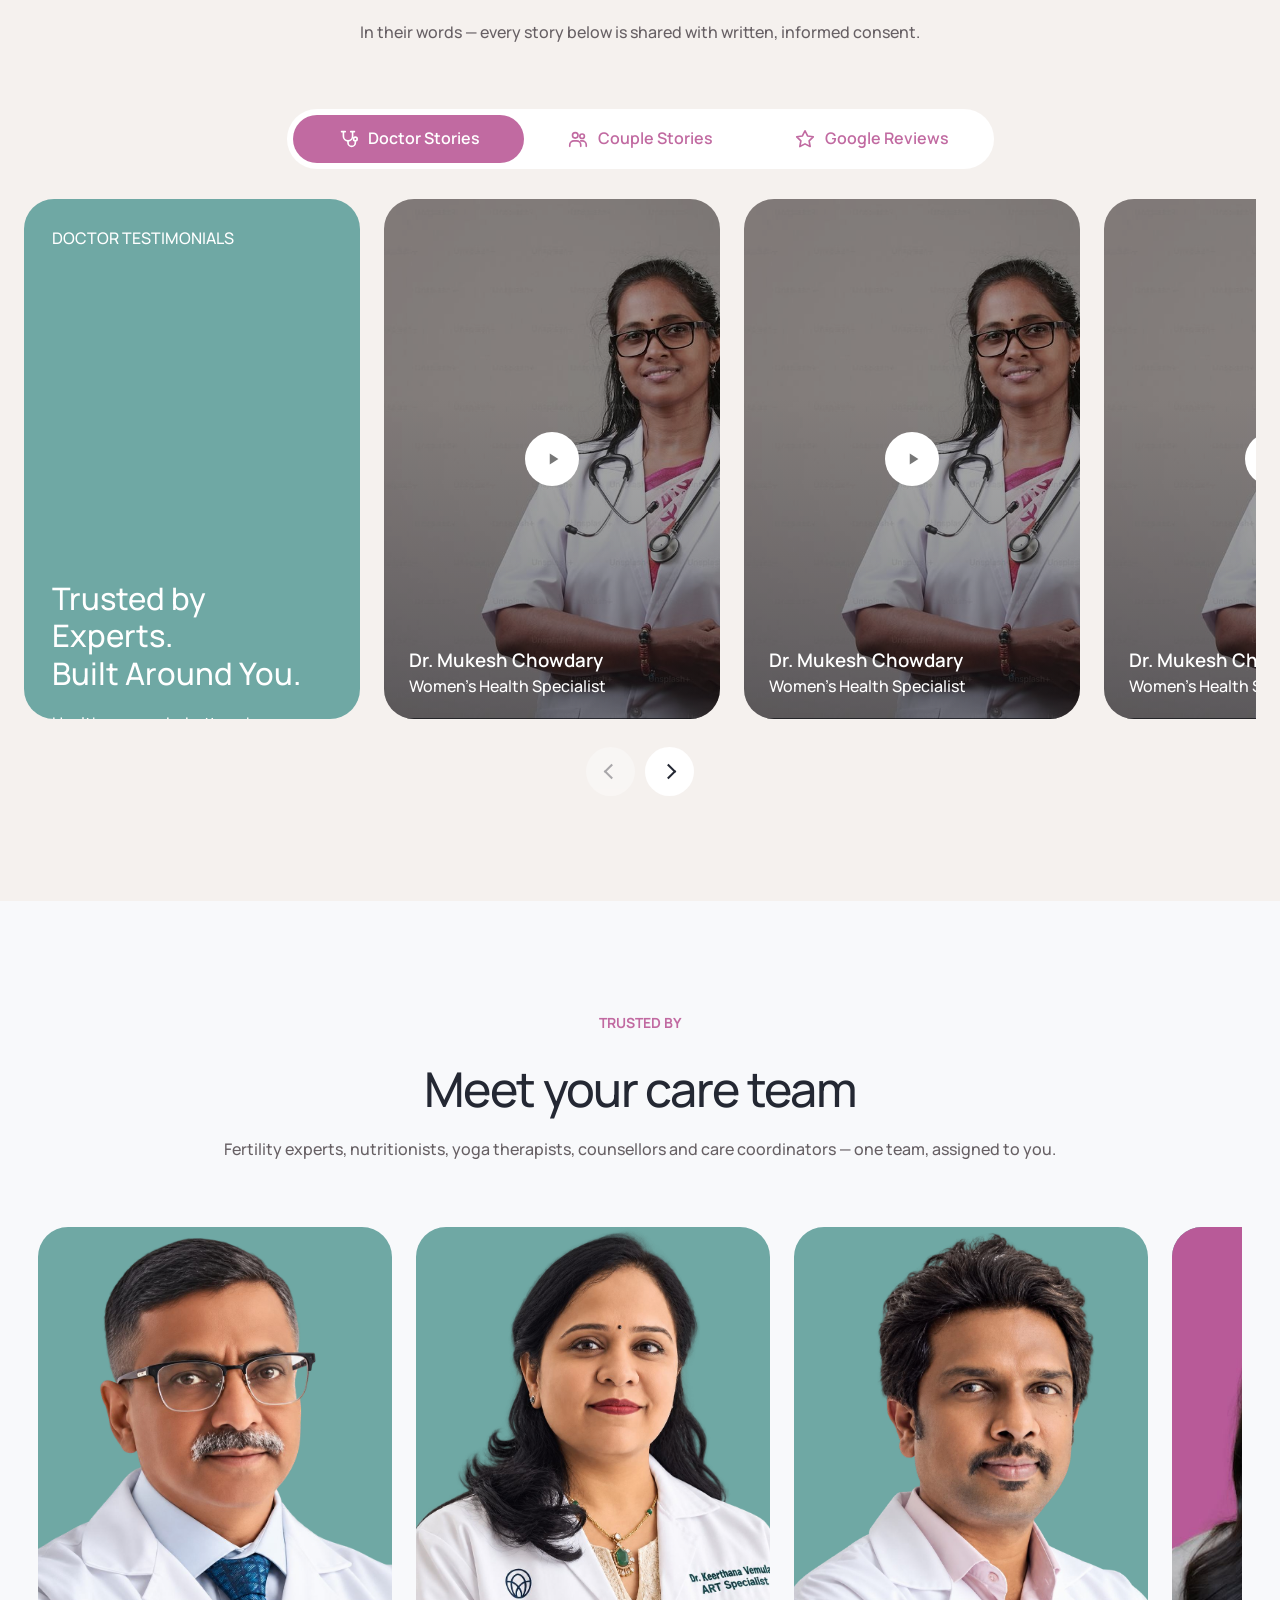
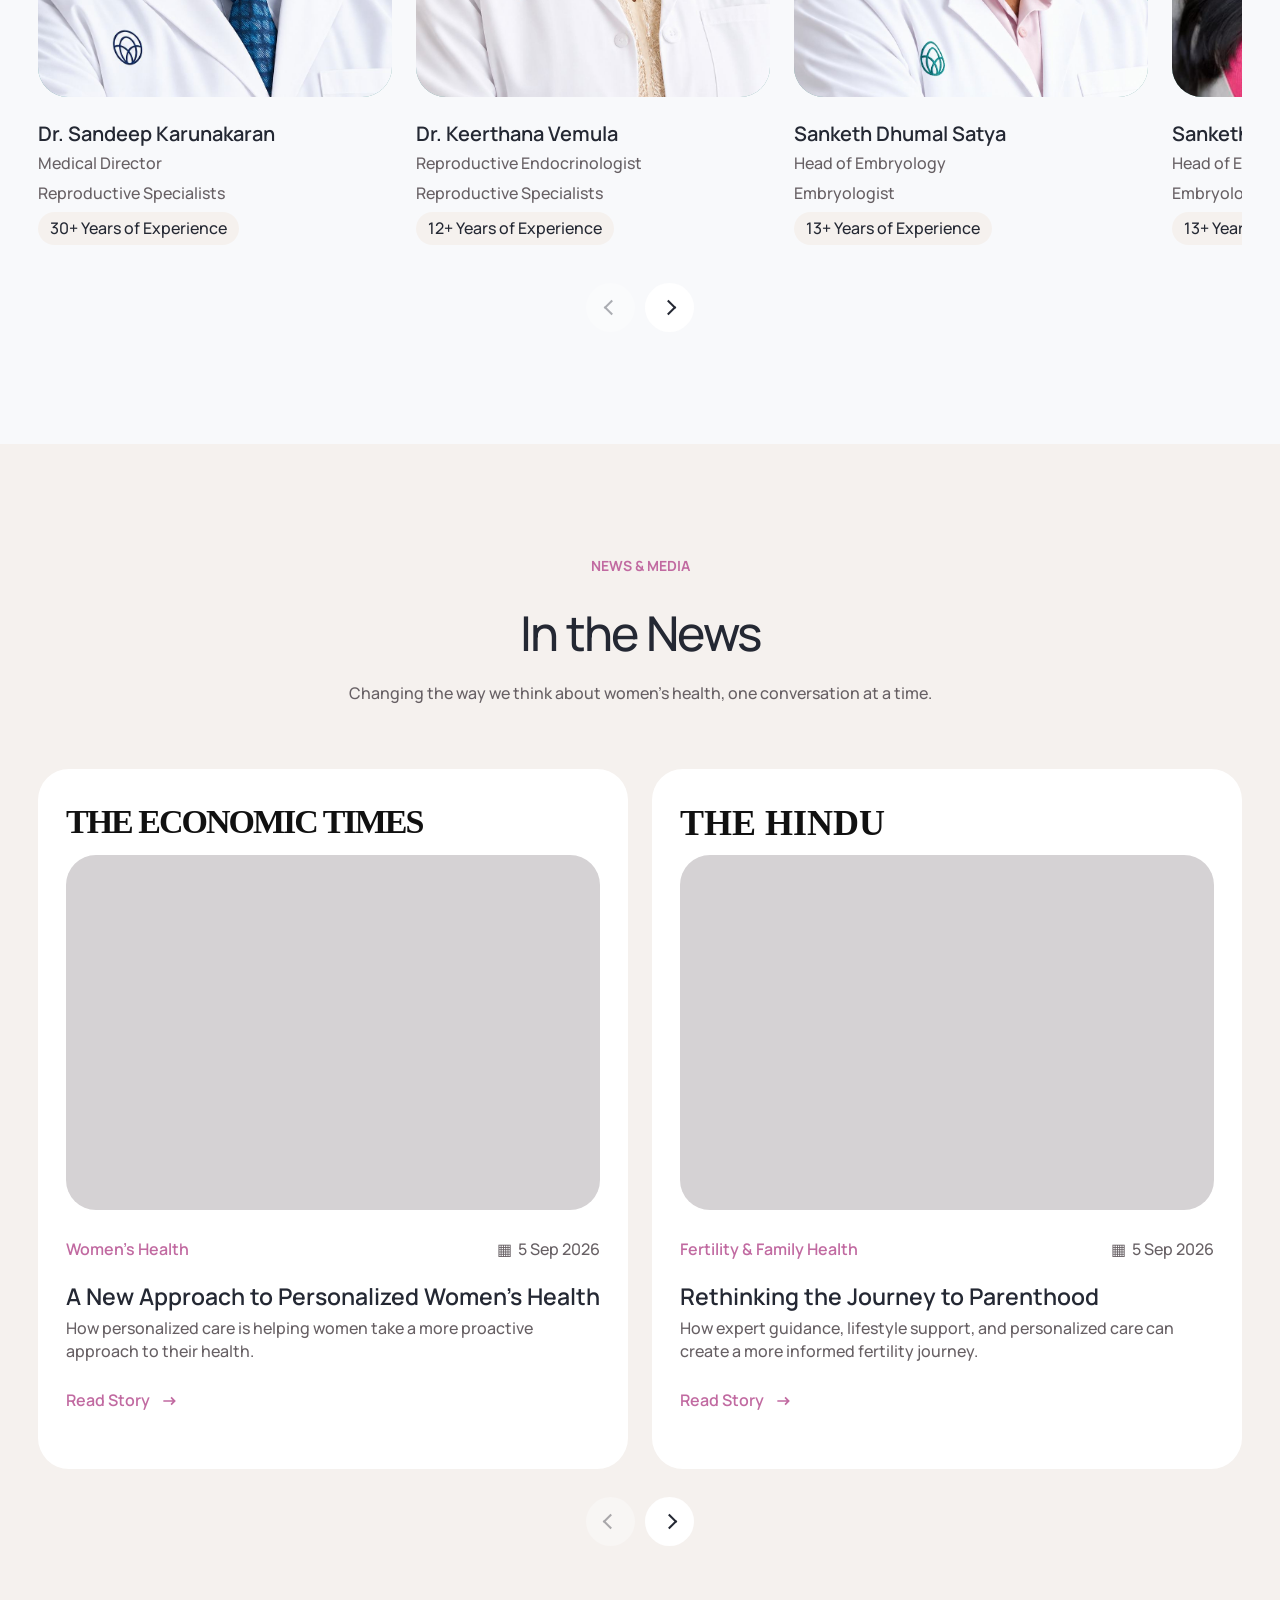
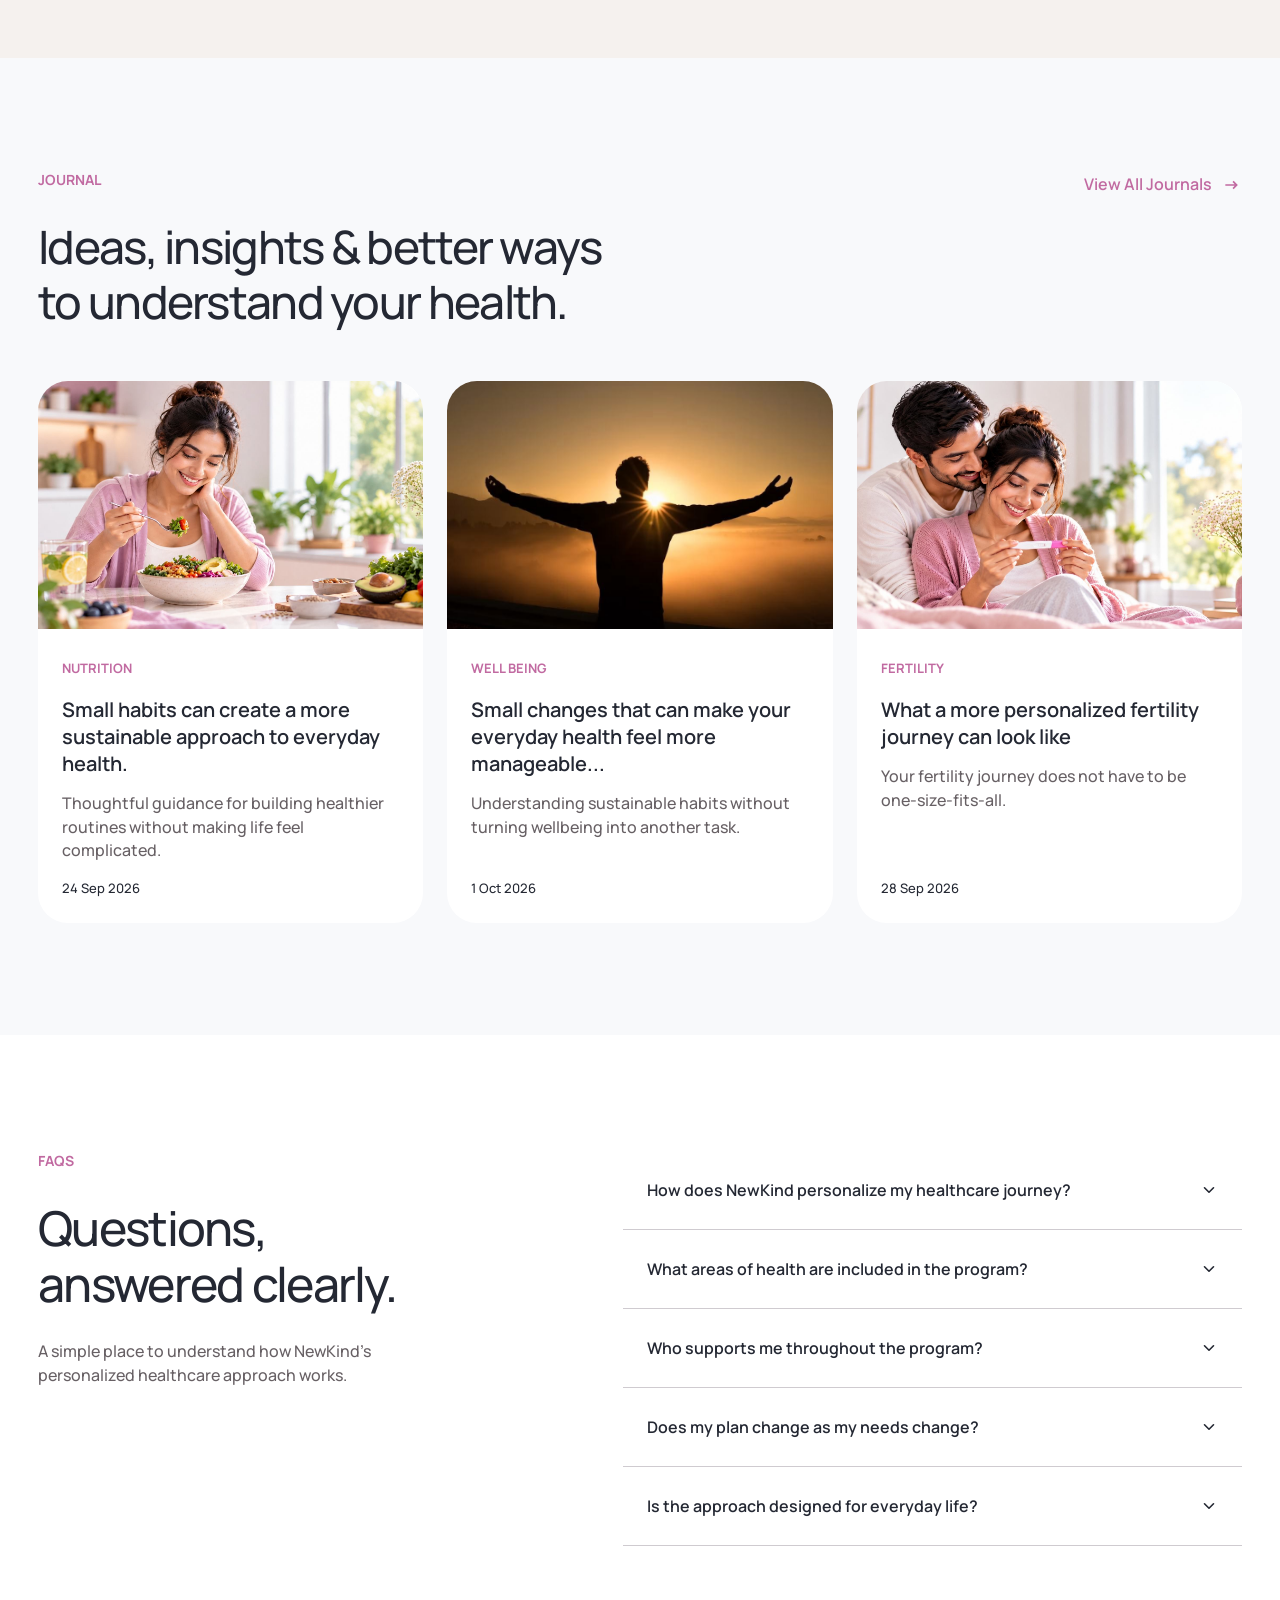
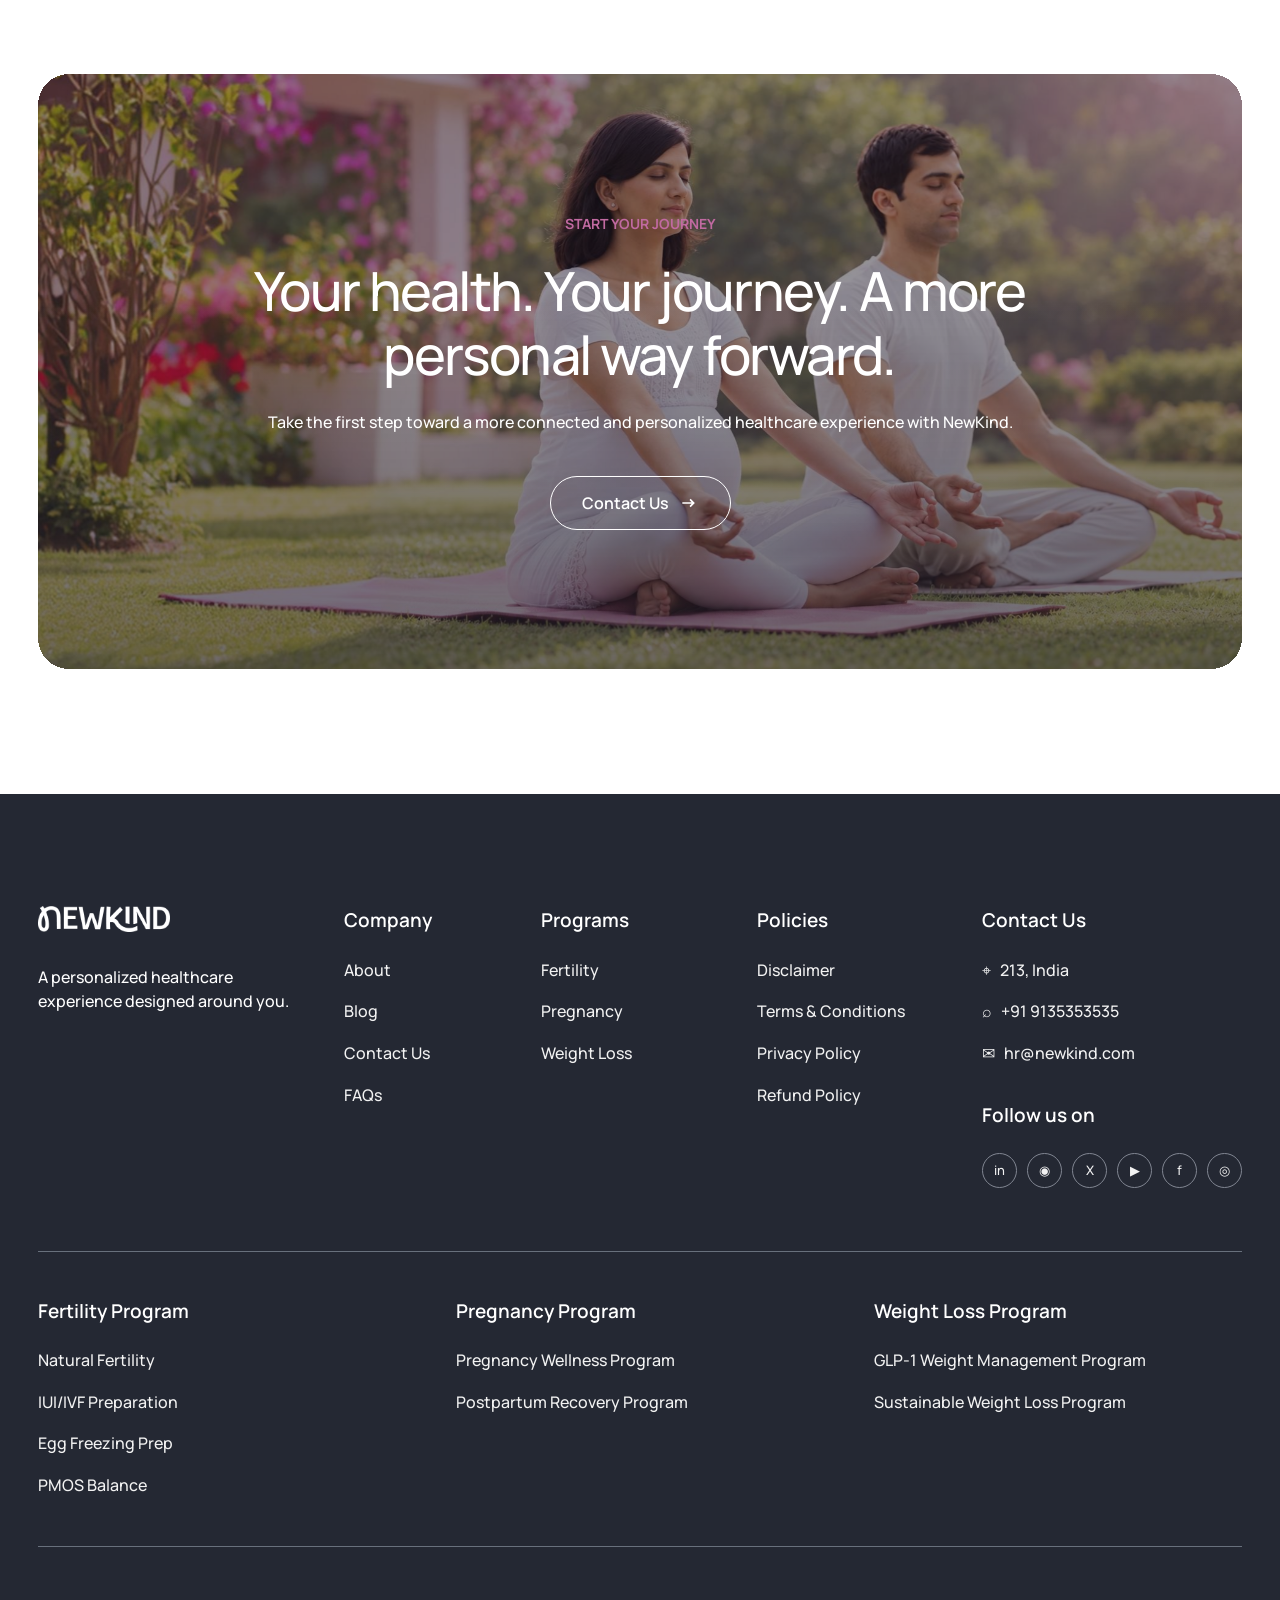
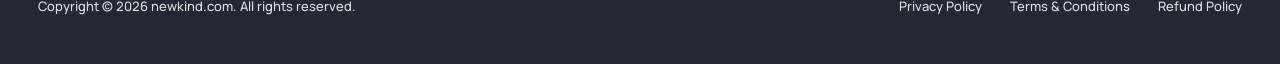
==== commit 11ca9f29: "Initial commit" ====
--- a/index.html
+++ b/index.html
@@ -25,9 +25,9 @@
         <a class="nav-parent" href="#programs">Weight Loss</a><button class="submenu-toggle" type="button" aria-expanded="false" aria-controls="weight-loss-menu" aria-label="Toggle Weight Loss submenu"><svg class="icon icon-chevron" aria-hidden="true" viewBox="0 0 20 20"><path d="m5 7.5 5 5 5-5"/></svg></button>
         <div class="dropdown" id="weight-loss-menu"><a href="#programs">GLP-1 Weight Management Program</a><a href="#programs">Sustainable Weight Loss Program</a></div>
       </div>
-      <a href="#about">About Us</a><a href="#journal">Blog</a><a href="#contact">Contact Us</a><a class="mobile-call-cta" href="#call-form-dialog" data-open-call>Book a Discover Call</a>
+      <a href="#about">About Us</a><a href="#journal">Blog</a><a href="#contact">Contact Us</a><a class="mobile-call-cta" href="#call-form-dialog" data-open-call>Book discover a call</a>
     </nav>
-    <a class="header-cta" href="#call-form-dialog" data-open-call>Book a Discover Call</a>
+    <a class="header-cta" href="#call-form-dialog" data-open-call>Book discover a call</a>
   </header>
 
   <main>
--- a/refinements.css
+++ b/refinements.css
@@ -193,6 +193,7 @@
 .hero-shade{z-index:1}
 .hero-content,.how-heading{z-index:3}
 .how-heading{position:relative}
+.steps-grid{position:relative;z-index:1}
 
 .image-anime:hover::after{height:250%}
 .image-anime:hover>img:not(.story-avatar){transform:scale(1.05)}
@@ -216,6 +217,13 @@
 
 [hidden]{display:none!important}
 body.call-modal-open{overflow:hidden}
+.back-to-top{position:fixed;right:max(24px,env(safe-area-inset-right));bottom:max(24px,env(safe-area-inset-bottom));z-index:30;display:grid;place-items:center;width:52px;height:52px;padding:0;border:1px solid rgba(255,255,255,.4);border-radius:50%;background:var(--color-accent);color:var(--color-white);box-shadow:0 8px 24px rgba(36,40,51,.2);cursor:pointer;transition:background-color .2s,transform .2s,box-shadow .2s}
+.back-to-top[hidden],.call-modal-open .back-to-top{display:none}
+.back-to-top svg{display:block;width:26px;height:26px;fill:currentColor}
+.back-to-top:hover{background:var(--color-accent-hover);transform:translateY(-3px);box-shadow:0 10px 28px rgba(36,40,51,.25)}
+.back-to-top:focus-visible{outline:3px solid var(--color-primary);outline-offset:4px}
+@media(max-width:760px){.back-to-top{right:max(16px,env(safe-area-inset-right));bottom:max(16px,env(safe-area-inset-bottom));width:48px;height:48px}.back-to-top svg{width:24px;height:24px}}
+@media(prefers-reduced-motion:reduce){.back-to-top{transition:none}}
 .call-modal{position:fixed;inset:0;z-index:1000;display:flex;justify-content:flex-end;align-items:stretch;background:rgba(18,20,27,.58);box-sizing:border-box}
 .call-dialog{position:relative;width:min(620px,100%);height:100vh;height:100dvh;max-height:none;overflow-y:auto;overscroll-behavior:contain;padding:48px;border-radius:32px 0 0 32px;background:var(--color-white);box-sizing:border-box;color:var(--color-primary);box-shadow:-24px 0 60px rgba(18,20,27,.24);animation:call-drawer-enter 320ms cubic-bezier(.2,.8,.2,1) both}
 @keyframes call-drawer-enter{from{opacity:.5;transform:translateX(100%)}to{opacity:1;transform:translateX(0)}}
@@ -302,6 +310,11 @@
   .why-media{height:310px}
 }
 
+@media(min-width:1441px){
+  .shell,.shell-wide,.site-header{width:min(83.333vw,1600px);max-width:none}
+  .care .carousel-wrap{width:min(83.333vw,1600px);max-width:none}
+}
+
 @media(min-width:901px) and (max-width:1100px){
   .site-header{gap:12px;padding-left:20px;padding-right:14px}
   .header-logo{width:86px}
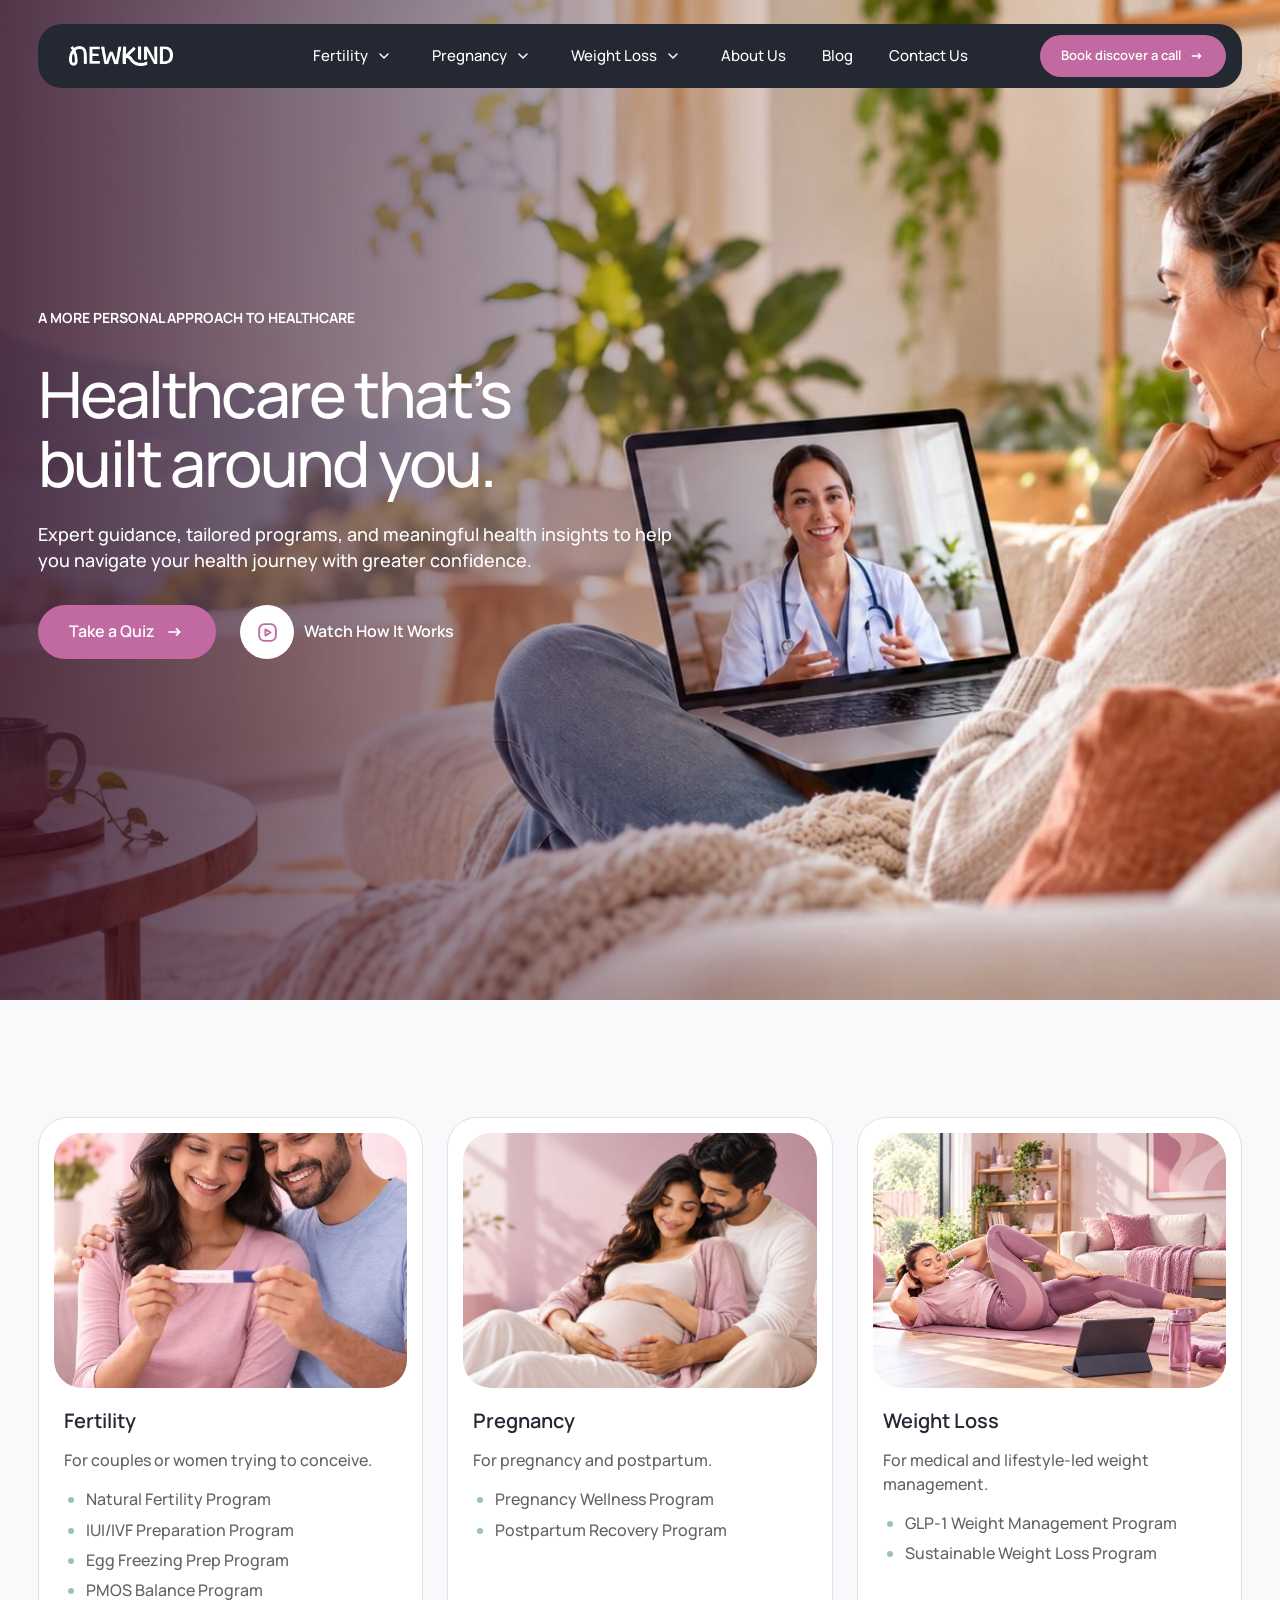
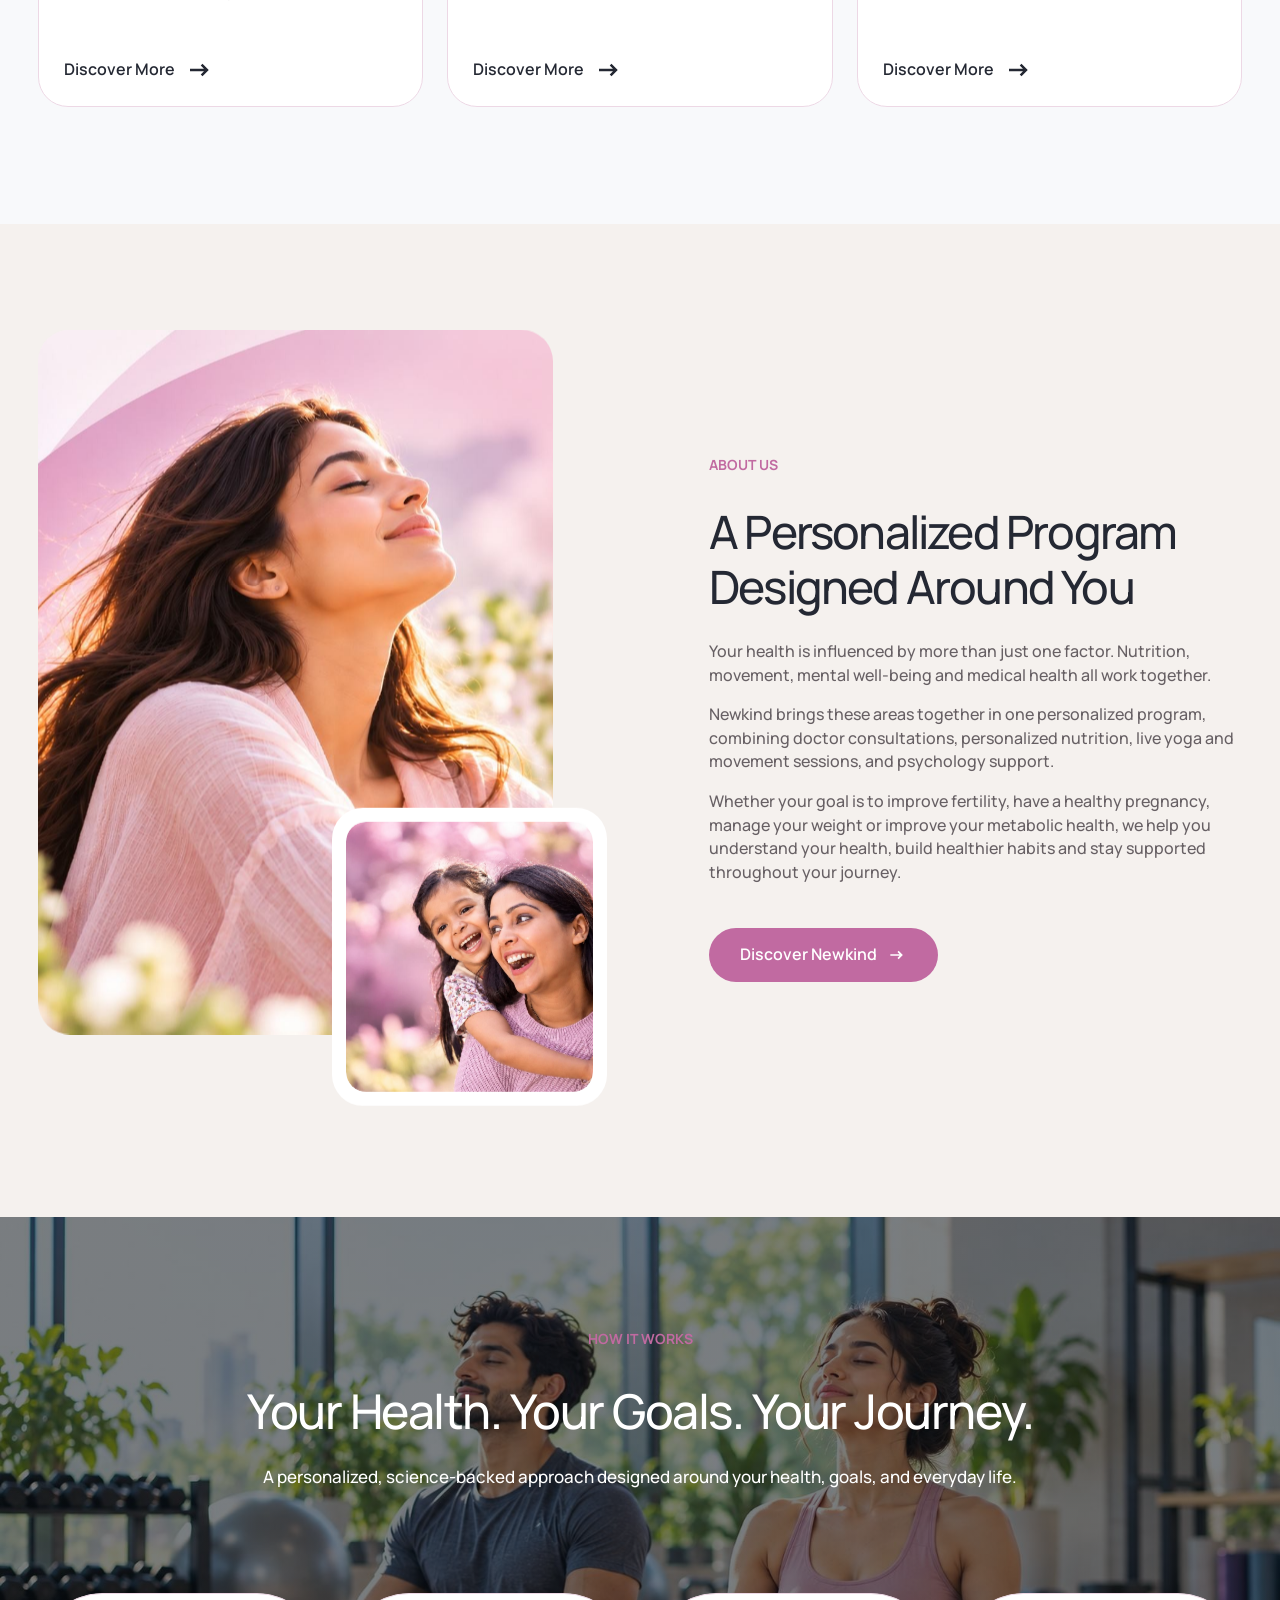
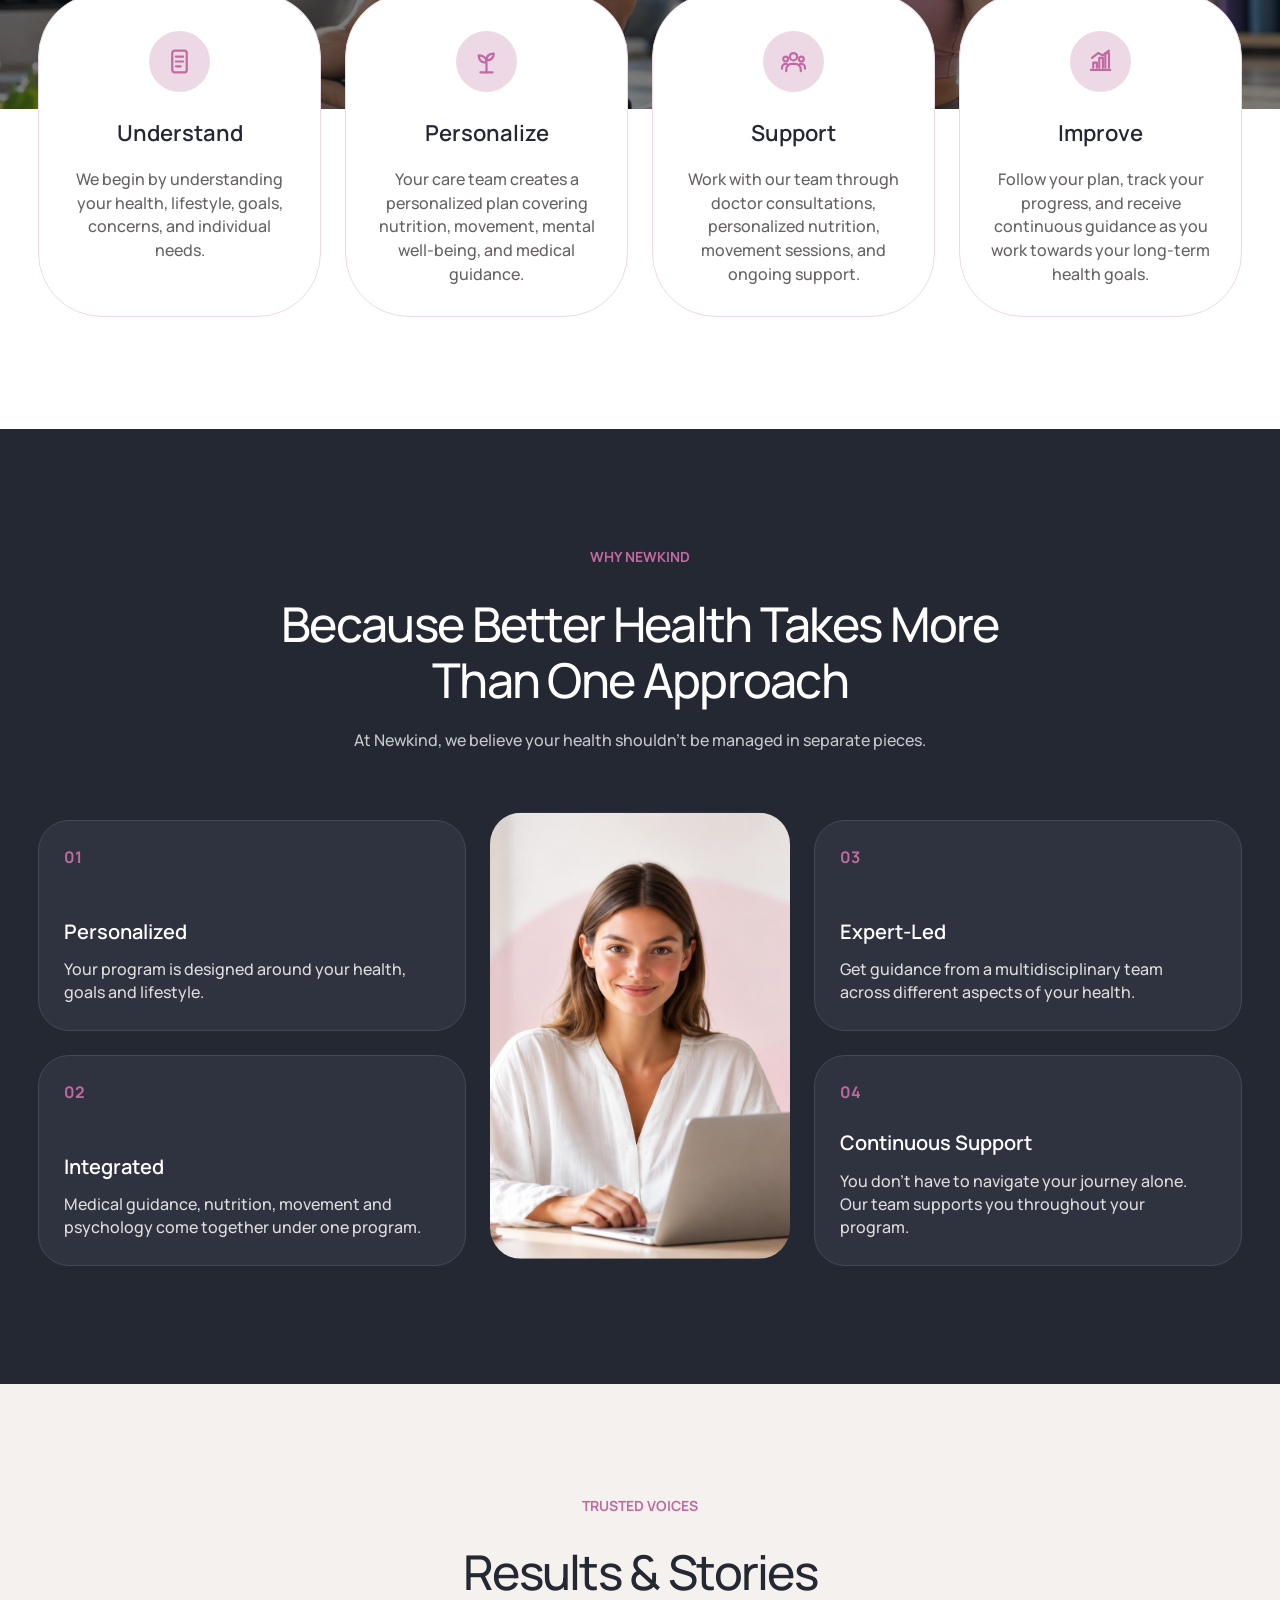
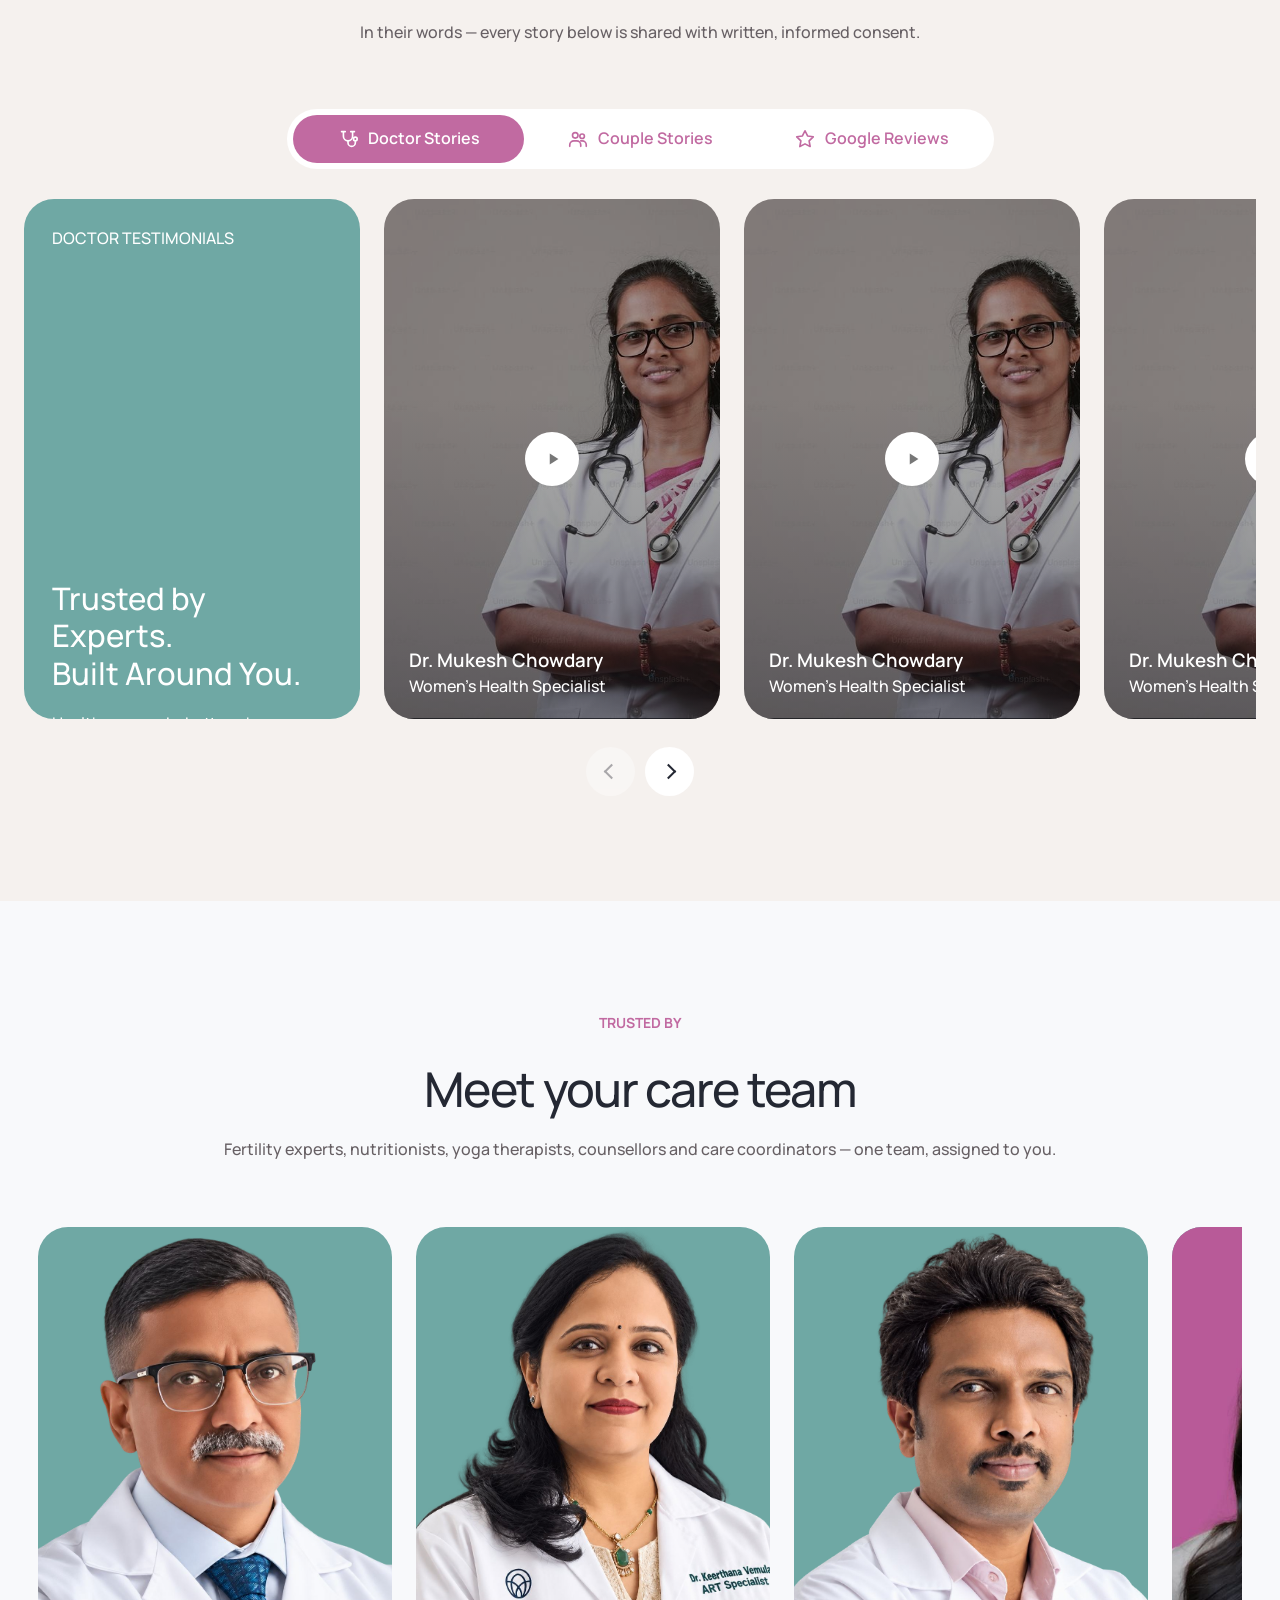
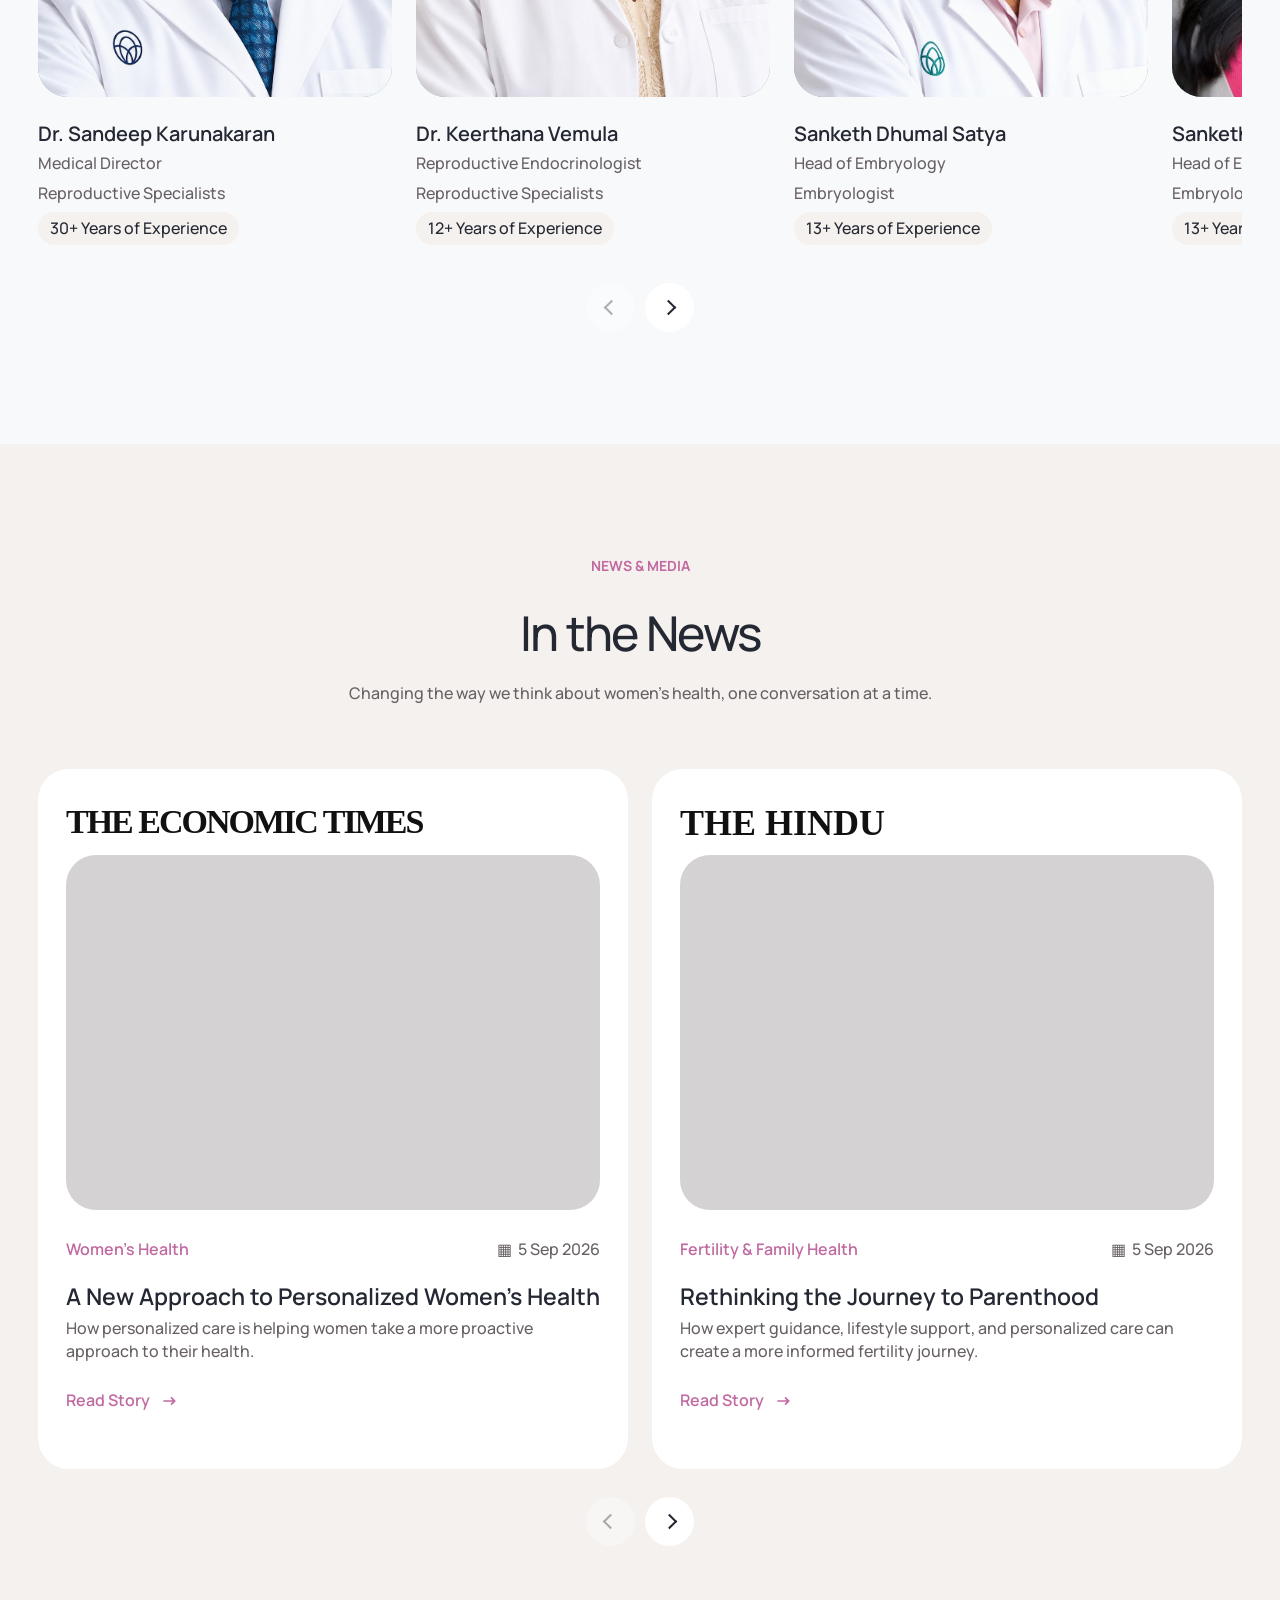
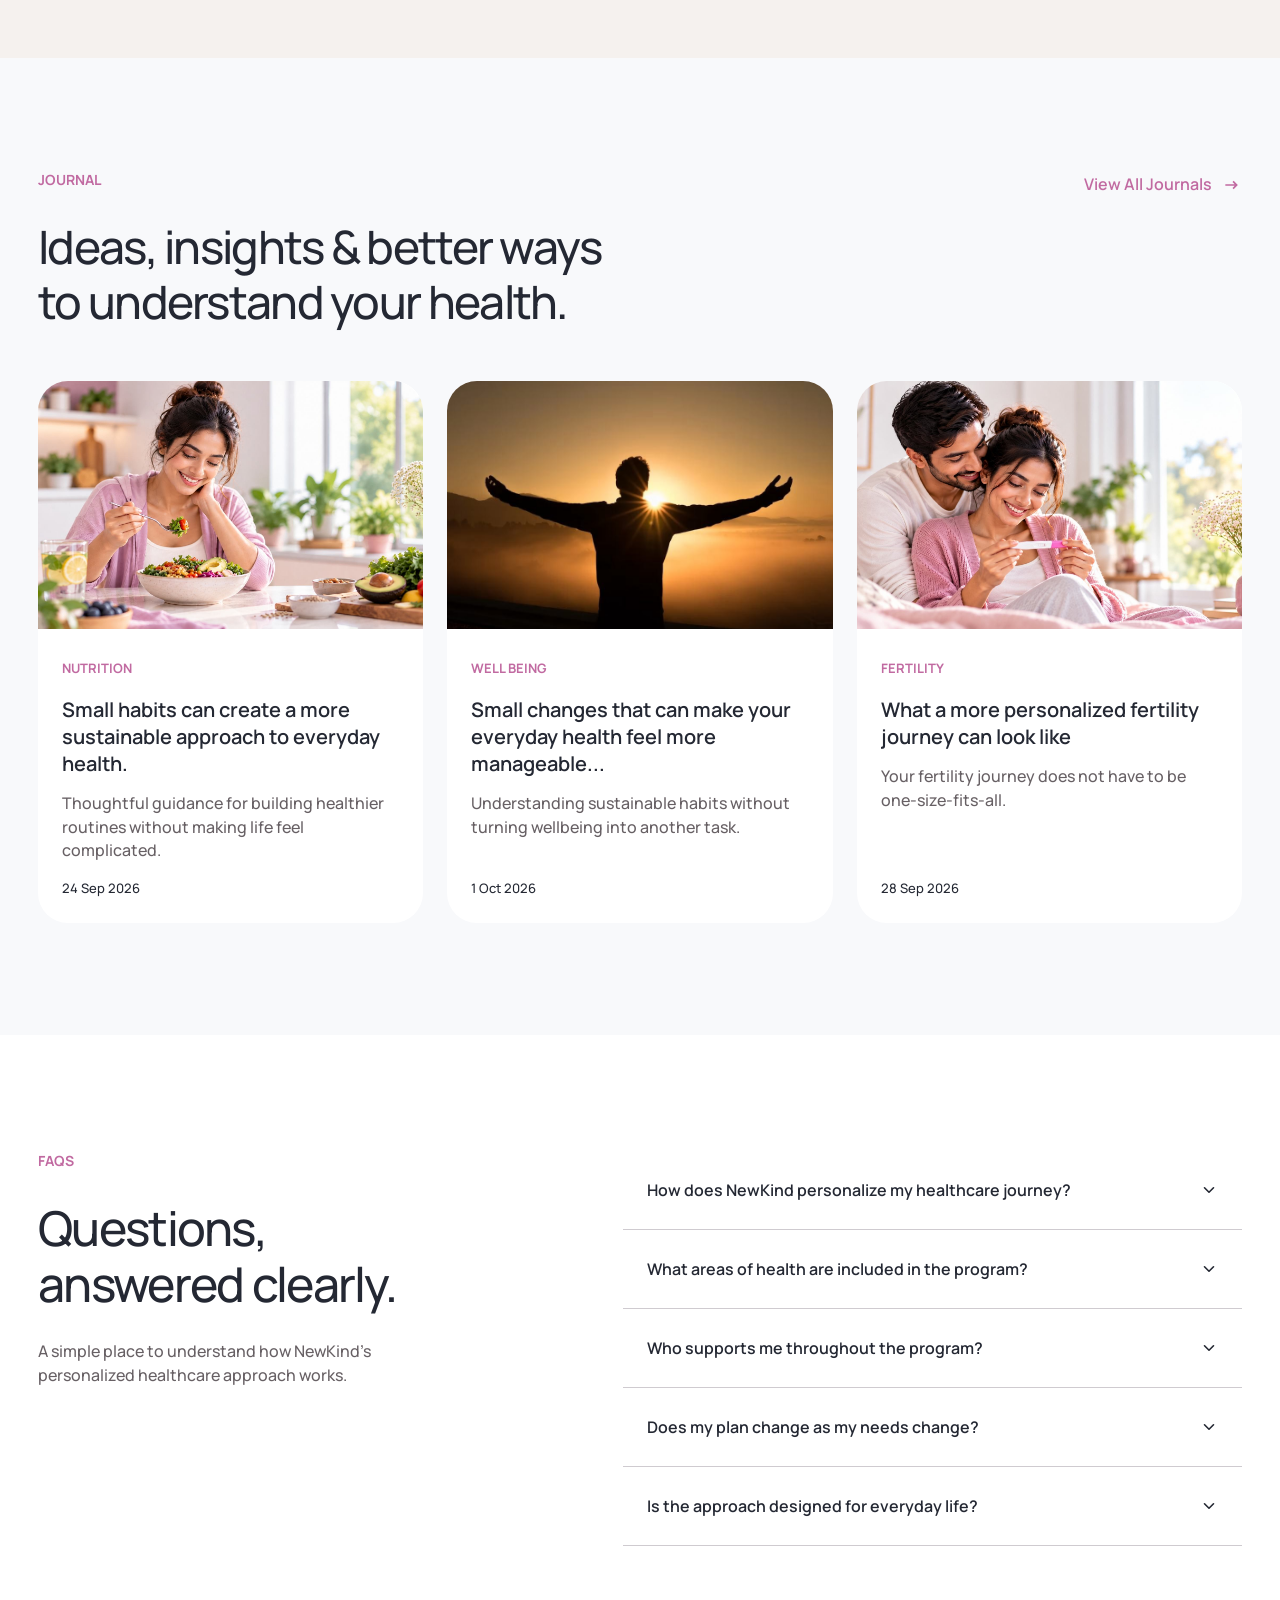
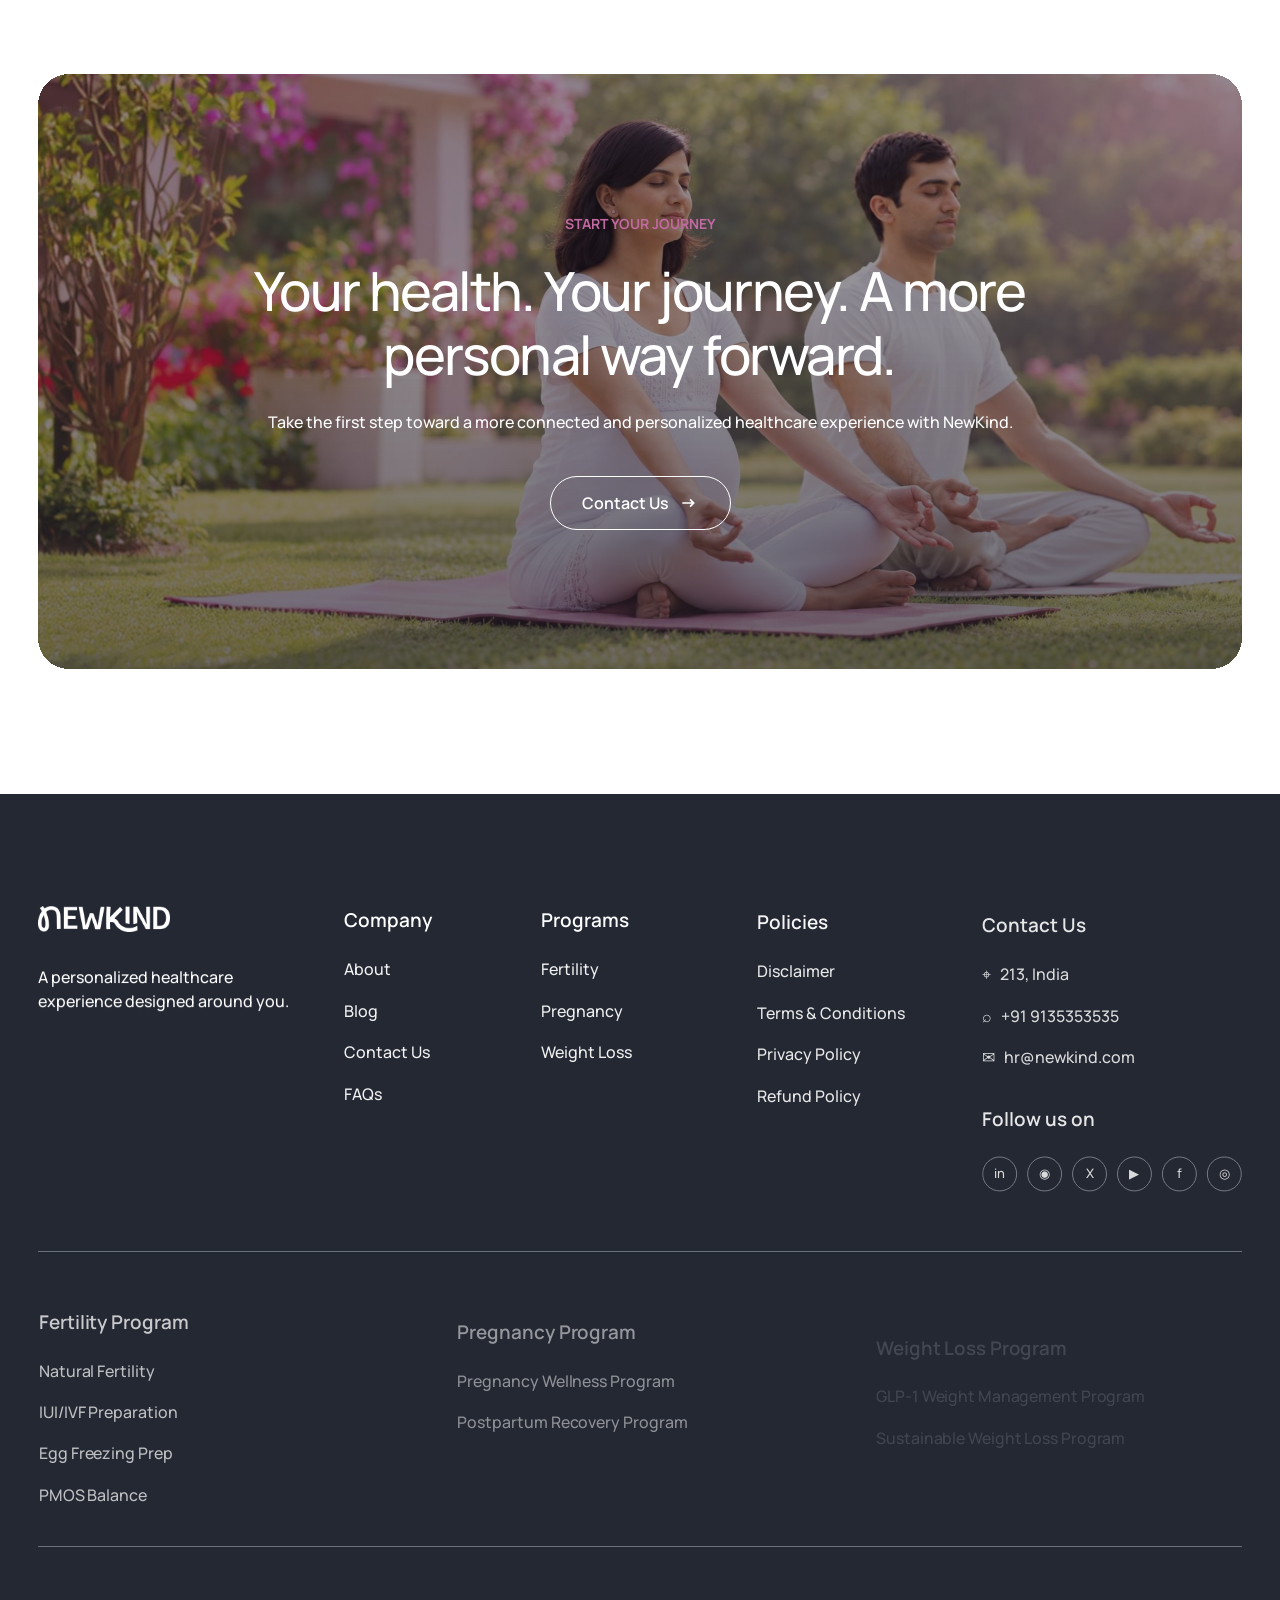
==== commit d66d6d09: "Pregnancy updates" ====
--- a/index.html
+++ b/index.html
@@ -18,16 +18,16 @@
         <div class="dropdown" id="fertility-menu"><a href="fertility.html#natural-fertility">Natural Fertility Program</a><a href="fertility.html#iui-ivf">IUI/IVF Preparation Program</a><a href="fertility.html#egg-freezing">Egg Freezing Prep Program</a><a href="fertility.html#pmos-balance">PMOS Balance Program</a></div>
       </div>
       <div class="nav-item has-menu">
-        <a class="nav-parent" href="#programs">Pregnancy</a><button class="submenu-toggle" type="button" aria-expanded="false" aria-controls="pregnancy-menu" aria-label="Toggle Pregnancy submenu"><svg class="icon icon-chevron" aria-hidden="true" viewBox="0 0 20 20"><path d="m5 7.5 5 5 5-5"/></svg></button>
-        <div class="dropdown" id="pregnancy-menu"><a href="#programs">Pregnancy Wellness Program</a><a href="#programs">Postpartum Recovery Program</a></div>
+        <a class="nav-parent" href="pregnancy-wellness.html">Pregnancy</a><button class="submenu-toggle" type="button" aria-expanded="false" aria-controls="pregnancy-menu" aria-label="Toggle Pregnancy submenu"><svg class="icon icon-chevron" aria-hidden="true" viewBox="0 0 20 20"><path d="m5 7.5 5 5 5-5"/></svg></button>
+        <div class="dropdown" id="pregnancy-menu"><a href="pregnancy-wellness.html">Pregnancy Wellness Program</a><a href="postpartum-recovery.html">Postpartum Recovery Program</a></div>
       </div>
       <div class="nav-item has-menu">
         <a class="nav-parent" href="#programs">Weight Loss</a><button class="submenu-toggle" type="button" aria-expanded="false" aria-controls="weight-loss-menu" aria-label="Toggle Weight Loss submenu"><svg class="icon icon-chevron" aria-hidden="true" viewBox="0 0 20 20"><path d="m5 7.5 5 5 5-5"/></svg></button>
         <div class="dropdown" id="weight-loss-menu"><a href="#programs">GLP-1 Weight Management Program</a><a href="#programs">Sustainable Weight Loss Program</a></div>
       </div>
-      <a href="#about">About Us</a><a href="#journal">Blog</a><a href="#contact">Contact Us</a><a class="mobile-call-cta" href="#call-form-dialog" data-open-call>Book discover a call</a>
+      <a href="#about">About Us</a><a href="#journal">Blog</a><a href="#contact">Contact Us</a><a class="mobile-call-cta" href="#call-form-dialog" data-open-call>Book discover a call <span class="material-arrow" aria-hidden="true"><svg class="material-symbol-arrow-right-alt" viewBox="0 0 24 24" focusable="false"><path d="m14 7-1.41 1.41L15.17 11H4v2h11.17l-2.58 2.59L14 17l5-5Z"/></svg></span></a>
     </nav>
-    <a class="header-cta" href="#call-form-dialog" data-open-call>Book discover a call</a>
+    <a class="header-cta" href="#call-form-dialog" data-open-call>Book discover a call <span class="material-arrow" aria-hidden="true"><svg class="material-symbol-arrow-right-alt" viewBox="0 0 24 24" focusable="false"><path d="m14 7-1.41 1.41L15.17 11H4v2h11.17l-2.58 2.59L14 17l5-5Z"/></svg></span></a>
   </header>
 
   <main>
@@ -37,14 +37,14 @@
         <p class="eyebrow light">A MORE PERSONAL APPROACH TO HEALTHCARE</p>
         <h1>Healthcare that’s<br>built around you.</h1>
         <p class="hero-copy">Expert guidance, tailored programs, and meaningful health<br class="desktop-only"> insights to help you navigate your health journey with greater<br class="desktop-only"> confidence.</p>
-        <div class="hero-actions"><a class="btn btn-pink" href="#programs">Take a Quiz</a><a class="video-link" href="#how-it-works"><span class="play-outline"><svg class="icon icon-play" aria-hidden="true" viewBox="0 0 24 24"><rect x="4" y="4" width="16" height="16" rx="5"/><path d="m10 9 5 3-5 3Z"/></svg></span>Watch How It Works</a></div>
+        <div class="hero-actions"><a class="btn btn-pink" href="#programs">Take a Quiz <span class="material-arrow" aria-hidden="true"><svg class="material-symbol-arrow-right-alt" viewBox="0 0 24 24" focusable="false"><path d="m14 7-1.41 1.41L15.17 11H4v2h11.17l-2.58 2.59L14 17l5-5Z"/></svg></span></a><a class="video-link" href="#how-it-works"><span class="play-outline"><svg class="icon icon-play" aria-hidden="true" viewBox="0 0 24 24"><rect x="4" y="4" width="16" height="16" rx="5"/><path d="m10 9 5 3-5 3Z"/></svg></span>Watch How It Works</a></div>
       </div>
     </section>
 
     <section class="programs section" id="programs">
       <div class="shell program-grid">
         <article class="program-card"><div class="program-media image-anime"><img src="assets/program-fertility.jpg" alt="Couple smiling together with a pregnancy test"></div><div class="program-body"><h2>Fertility</h2><p>For couples or women trying to conceive.</p><ul><li>Natural Fertility Program</li><li>IUI/IVF Preparation Program</li><li>Egg Freezing Prep Program</li><li>PMOS Balance Program</li></ul><a href="fertility.html">Discover More <span class="material-arrow" aria-hidden="true"><svg class="material-symbol-arrow-right-alt" viewBox="0 0 24 24" focusable="false"><path d="m14 7-1.41 1.41L15.17 11H4v2h11.17l-2.58 2.59L14 17l5-5Z"/></svg></span></a></div></article>
-        <article class="program-card"><div class="program-media image-anime"><img src="assets/program-pregnancy.jpg" alt="Expecting couple relaxing together"></div><div class="program-body"><h2>Pregnancy</h2><p>For pregnancy and postpartum.</p><ul><li>Pregnancy Wellness Program</li><li>Postpartum Recovery Program</li></ul><a href="#contact">Discover More <span class="material-arrow" aria-hidden="true"><svg class="material-symbol-arrow-right-alt" viewBox="0 0 24 24" focusable="false"><path d="m14 7-1.41 1.41L15.17 11H4v2h11.17l-2.58 2.59L14 17l5-5Z"/></svg></span></a></div></article>
+        <article class="program-card"><div class="program-media image-anime"><img src="assets/program-pregnancy.jpg" alt="Expecting couple relaxing together"></div><div class="program-body"><h2>Pregnancy</h2><p>For pregnancy and postpartum.</p><ul><li>Pregnancy Wellness Program</li><li>Postpartum Recovery Program</li></ul><a href="pregnancy-wellness.html">Discover More <span class="material-arrow" aria-hidden="true"><svg class="material-symbol-arrow-right-alt" viewBox="0 0 24 24" focusable="false"><path d="m14 7-1.41 1.41L15.17 11H4v2h11.17l-2.58 2.59L14 17l5-5Z"/></svg></span></a></div></article>
         <article class="program-card"><div class="program-media image-anime"><img src="assets/program-weight-loss.jpg" alt="Woman following a guided home workout"></div><div class="program-body"><h2>Weight Loss</h2><p>For medical and lifestyle-led weight management.</p><ul><li>GLP-1 Weight Management Program</li><li>Sustainable Weight Loss Program</li></ul><a href="#contact">Discover More <span class="material-arrow" aria-hidden="true"><svg class="material-symbol-arrow-right-alt" viewBox="0 0 24 24" focusable="false"><path d="m14 7-1.41 1.41L15.17 11H4v2h11.17l-2.58 2.59L14 17l5-5Z"/></svg></span></a></div></article>
       </div>
     </section>
@@ -96,19 +96,20 @@
     <section class="final-cta shell image-anime image-anime-gradient" id="contact"><img src="assets/final-cta.jpg" alt="Couple practicing yoga outdoors"><div class="final-overlay"></div><div class="final-content"><p class="eyebrow">START YOUR JOURNEY</p><h2>Your health. Your journey. A more<br>personal way forward.</h2><p>Take the first step toward a more connected and personalized healthcare experience with NewKind.</p><a class="btn btn-outline" href="mailto:hr@newkind.com">Contact Us <span class="material-arrow" aria-hidden="true"><svg class="material-symbol-arrow-right-alt" viewBox="0 0 24 24" focusable="false"><path d="m14 7-1.41 1.41L15.17 11H4v2h11.17l-2.58 2.59L14 17l5-5Z"/></svg></span></a></div></section>
   </main>
 
-  <footer><div class="shell"><div class="footer-top"><div class="footer-brand"><a class="footer-logo" href="#top" aria-label="NewKind home"><img src="assets/newkind-logo.png" alt="NewKind"></a><p>A personalized healthcare<br>experience designed around you.</p></div><div><h2>Company</h2><a href="#about">About</a><a href="#journal">Blog</a><a href="#contact">Contact Us</a><a href="#faqs">FAQs</a></div><div><h2>Programs</h2><a href="#programs">Fertility</a><a href="#programs">Pregnancy</a><a href="#programs">Weight Loss</a></div><div><h2>Policies</h2><a href="#">Disclaimer</a><a href="#">Terms &amp; Conditions</a><a href="#">Privacy Policy</a><a href="#">Refund Policy</a></div><div class="footer-contact"><h2>Contact Us</h2><p>⌖&nbsp;&nbsp; 213, India</p><a href="tel:+919135353535">⌕&nbsp;&nbsp; +91 9135353535</a><a href="mailto:hr@newkind.com">✉&nbsp;&nbsp; hr@newkind.com</a><h2>Follow us on</h2><div class="socials"><a href="#" aria-label="LinkedIn">in</a><a href="#" aria-label="WhatsApp">◉</a><a href="#" aria-label="X">X</a><a href="#" aria-label="YouTube">▶</a><a href="#" aria-label="Facebook">f</a><a href="#" aria-label="Instagram">◎</a></div></div></div><div class="footer-programs"><div><h2>Fertility Program</h2><a href="#programs">Natural Fertility</a><a href="#programs">IUI/IVF Preparation</a><a href="#programs">Egg Freezing Prep</a><a href="#programs">PMOS Balance</a></div><div><h2>Pregnancy Program</h2><a href="#programs">Pregnancy Wellness Program</a><a href="#programs">Postpartum Recovery Program</a></div><div><h2>Weight Loss Program</h2><a href="#programs">GLP-1 Weight Management Program</a><a href="#programs">Sustainable Weight Loss Program</a></div></div><div class="copyright">Copyright © 2026 newkind.com. All rights reserved.<span><a href="#">Privacy Policy</a><a href="#">Terms &amp; Conditions</a><a href="#">Refund Policy</a></span></div></div></footer>
+  <footer><div class="shell"><div class="footer-top"><div class="footer-brand"><a class="footer-logo" href="index.html#top" aria-label="NewKind home"><img src="assets/newkind-logo.png" alt="NewKind"></a><p>A personalized healthcare<br>experience designed around you.</p></div><div><h2>Company</h2><a href="index.html#about">About</a><a href="index.html#journal">Blog</a><a href="index.html#contact">Contact Us</a><a href="index.html#faqs">FAQs</a></div><div><h2>Programs</h2><a href="fertility.html#programs">Fertility</a><a href="pregnancy-wellness.html">Pregnancy</a><a href="index.html#programs">Weight Loss</a></div><div><h2>Policies</h2><a href="#">Disclaimer</a><a href="#">Terms &amp; Conditions</a><a href="#">Privacy Policy</a><a href="#">Refund Policy</a></div><div class="footer-contact"><h2>Contact Us</h2><p>⌖&nbsp;&nbsp; 213, India</p><a href="tel:+919135353535">⌕&nbsp;&nbsp; +91 9135353535</a><a href="mailto:hr@newkind.com">✉&nbsp;&nbsp; hr@newkind.com</a><h2>Follow us on</h2><div class="socials"><a href="#" aria-label="LinkedIn">in</a><a href="#" aria-label="WhatsApp">◉</a><a href="#" aria-label="X">X</a><a href="#" aria-label="YouTube">▶</a><a href="#" aria-label="Facebook">f</a><a href="#" aria-label="Instagram">◎</a></div></div></div><div class="footer-programs"><div><h2>Fertility Program</h2><a href="fertility.html#natural-fertility">Natural Fertility</a><a href="fertility.html#iui-ivf">IUI/IVF Preparation</a><a href="fertility.html#egg-freezing">Egg Freezing Prep</a><a href="fertility.html#pmos-balance">PMOS Balance</a></div><div><h2>Pregnancy Program</h2><a href="pregnancy-wellness.html">Pregnancy Wellness Program</a><a href="postpartum-recovery.html">Postpartum Recovery Program</a></div><div><h2>Weight Loss Program</h2><a href="index.html#programs">GLP-1 Weight Management Program</a><a href="index.html#programs">Sustainable Weight Loss Program</a></div></div><div class="copyright">Copyright © 2026 newkind.com. All rights reserved.<span><a href="#">Privacy Policy</a><a href="#">Terms &amp; Conditions</a><a href="#">Refund Policy</a></span></div></div></footer>
 
   <div class="call-modal" data-call-modal aria-hidden="true" hidden>
     <section class="call-dialog call-form-dialog" id="call-form-dialog" role="dialog" aria-modal="true" aria-labelledby="call-form-title">
       <button class="call-dialog-close" type="button" data-close-call aria-label="Close call request form"></button>
       <p class="call-dialog-eyebrow">DISCOVERY &amp; ASSESSMENT CALL</p>
       <h2 id="call-form-title">Book your call</h2>
-      <p class="call-dialog-description">A relaxed 45-minute conversation with a fertility expert about your goals, history and reports. We'll confirm a time within one working day.</p>
+      <p class="call-dialog-description">A relaxed conversation with a NewKind expert about your goals, history and support needs. We'll confirm a time within one working day.</p>
       <form class="call-form" data-call-form novalidate>
         <div class="call-field call-field-full"><label for="call-name">Full name</label><input id="call-name" name="name" type="text" autocomplete="name" placeholder="Enter your full name" required></div>
         <div class="call-field"><label for="call-email">Email</label><input id="call-email" name="email" type="email" autocomplete="email" placeholder="Enter your email" required></div>
         <div class="call-field"><label for="call-phone">Phone</label><input id="call-phone" name="phone" type="tel" autocomplete="tel" placeholder="Enter your phone number" required></div>
-        <div class="call-field call-field-full"><label for="call-reason">What brings you here?</label><select id="call-reason" name="reason" required><option value="GLP - 1 Medical Program">GLP - 1 Medical Program</option><option value="Fertility Program">Fertility Program</option><option value="Pregnancy Program">Pregnancy Program</option><option value="Weight Loss Program">Weight Loss Program</option></select></div>
+        <div class="call-field"><label for="call-module">Program module</label><select id="call-module" name="program_module" required><option value="fertility">Fertility</option><option value="pregnancy">Pregnancy</option><option value="weight-loss" selected>Weight Loss</option></select></div>
+        <div class="call-field"><label for="call-subprogram">Program subprogram</label><select id="call-subprogram" name="subprogram" required disabled><option value="" selected disabled>Select a program module first</option></select></div>
         <div class="call-field call-field-full"><label for="call-message">Anything you'd like us to know? <span>(optional)</span></label><textarea id="call-message" name="message" rows="4"></textarea></div>
         <div class="call-modal-actions"><button class="call-submit" type="submit">Request my call <span class="material-arrow" aria-hidden="true"><svg class="material-symbol-arrow-right-alt" viewBox="0 0 24 24" focusable="false"><path d="m14 7-1.41 1.41L15.17 11H4v2h11.17l-2.58 2.59L14 17l5-5Z"/></svg></span></button></div>
       </form>
--- a/refinements.css
+++ b/refinements.css
@@ -54,7 +54,9 @@
 .footer-logo{display:inline-flex;width:132px;align-items:center}
 .footer-logo img{width:100%;height:auto}
 .site-header nav{height:100%;margin-left:0;justify-self:center}
-.header-cta{justify-self:end}
+.header-cta{display:inline-flex;align-items:center;justify-content:center;gap:8px;justify-self:end}
+.header-cta .material-arrow{width:16px;height:16px}
+.header-cta .material-symbol-arrow-right-alt{width:100%;height:100%}
 .mobile-call-cta{display:none}
 .nav-item{display:flex;align-items:center;align-self:stretch;height:100%}
 .nav-parent{display:inline-flex;align-items:center;padding:10px 0;color:var(--color-white);font-size:15px;line-height:1.2;white-space:nowrap}
@@ -233,15 +235,16 @@
 .call-dialog-close::after{transform:translate(-50%,-50%) rotate(-45deg)}
 .call-dialog-close:hover{border-color:var(--color-accent);background:var(--color-accent-tint)}
 .call-dialog-eyebrow{margin:10px 92px 38px 0;color:var(--color-accent);font-size:18px;font-weight:700}
-.call-dialog h2{margin:0 0 20px;font-size:46px;line-height:1.15;font-weight:600;letter-spacing:-1.5px}
+.call-dialog h2{margin:0 0 20px;font-size:36px;line-height:1.15;font-weight:600;letter-spacing:-1.5px}
 .call-dialog-description{max-width:760px;margin:0 0 38px;color:var(--color-secondary-dark);font-size:18px;line-height:1.55}
-.call-form{display:grid;grid-template-columns:1fr;gap:22px}
+.call-form{display:grid;grid-template-columns:repeat(2,minmax(0,1fr));gap:22px}
 .call-field{display:flex;flex-direction:column;gap:10px;min-width:0}
-.call-field-full{grid-column:auto}
+.call-field-full{grid-column:1/-1}
 .call-field label{font-size:17px;font-weight:600}
 .call-field label span{color:var(--color-secondary-dark);font-weight:500}
 .call-field input,.call-field select,.call-field textarea{width:100%;border:1px solid var(--color-secondary-light);border-radius:18px;background:var(--color-white);color:var(--color-primary);font:inherit;font-size:16px;box-sizing:border-box;transition:border-color 180ms ease,box-shadow 180ms ease}
 .call-field input,.call-field select{height:64px;padding:0 22px}
+.call-field select{appearance:none;padding-right:52px;background-image:url("data:image/svg+xml,%3Csvg xmlns='http://www.w3.org/2000/svg' width='16' height='16' viewBox='0 0 24 24' fill='none' stroke='%23565B68' stroke-width='2' stroke-linecap='round' stroke-linejoin='round'%3E%3Cpath d='m6 9 6 6 6-6'/%3E%3C/svg%3E");background-repeat:no-repeat;background-position:right 22px center;background-size:16px}
 .call-field textarea{min-height:112px;padding:18px 22px;resize:vertical}
 .call-field input::placeholder,.call-field textarea::placeholder{color:var(--color-secondary-dark)}
 .call-field input:focus,.call-field select:focus,.call-field textarea:focus{outline:none;border-color:var(--color-accent);box-shadow:0 0 0 3px var(--color-accent-tint)}
@@ -292,7 +295,7 @@
   .call-dialog-close{top:20px;right:20px;width:48px;height:48px}
   .call-dialog-close::before,.call-dialog-close::after{width:20px}
   .call-dialog-eyebrow{margin:5px 58px 30px 0;font-size:14px}
-  .call-dialog h2{font-size:36px}
+  .call-dialog h2{font-size:30px}
   .call-dialog-description{margin-bottom:30px;font-size:16px}
   .call-form{grid-template-columns:1fr;gap:20px}
   .call-field-full{grid-column:auto}
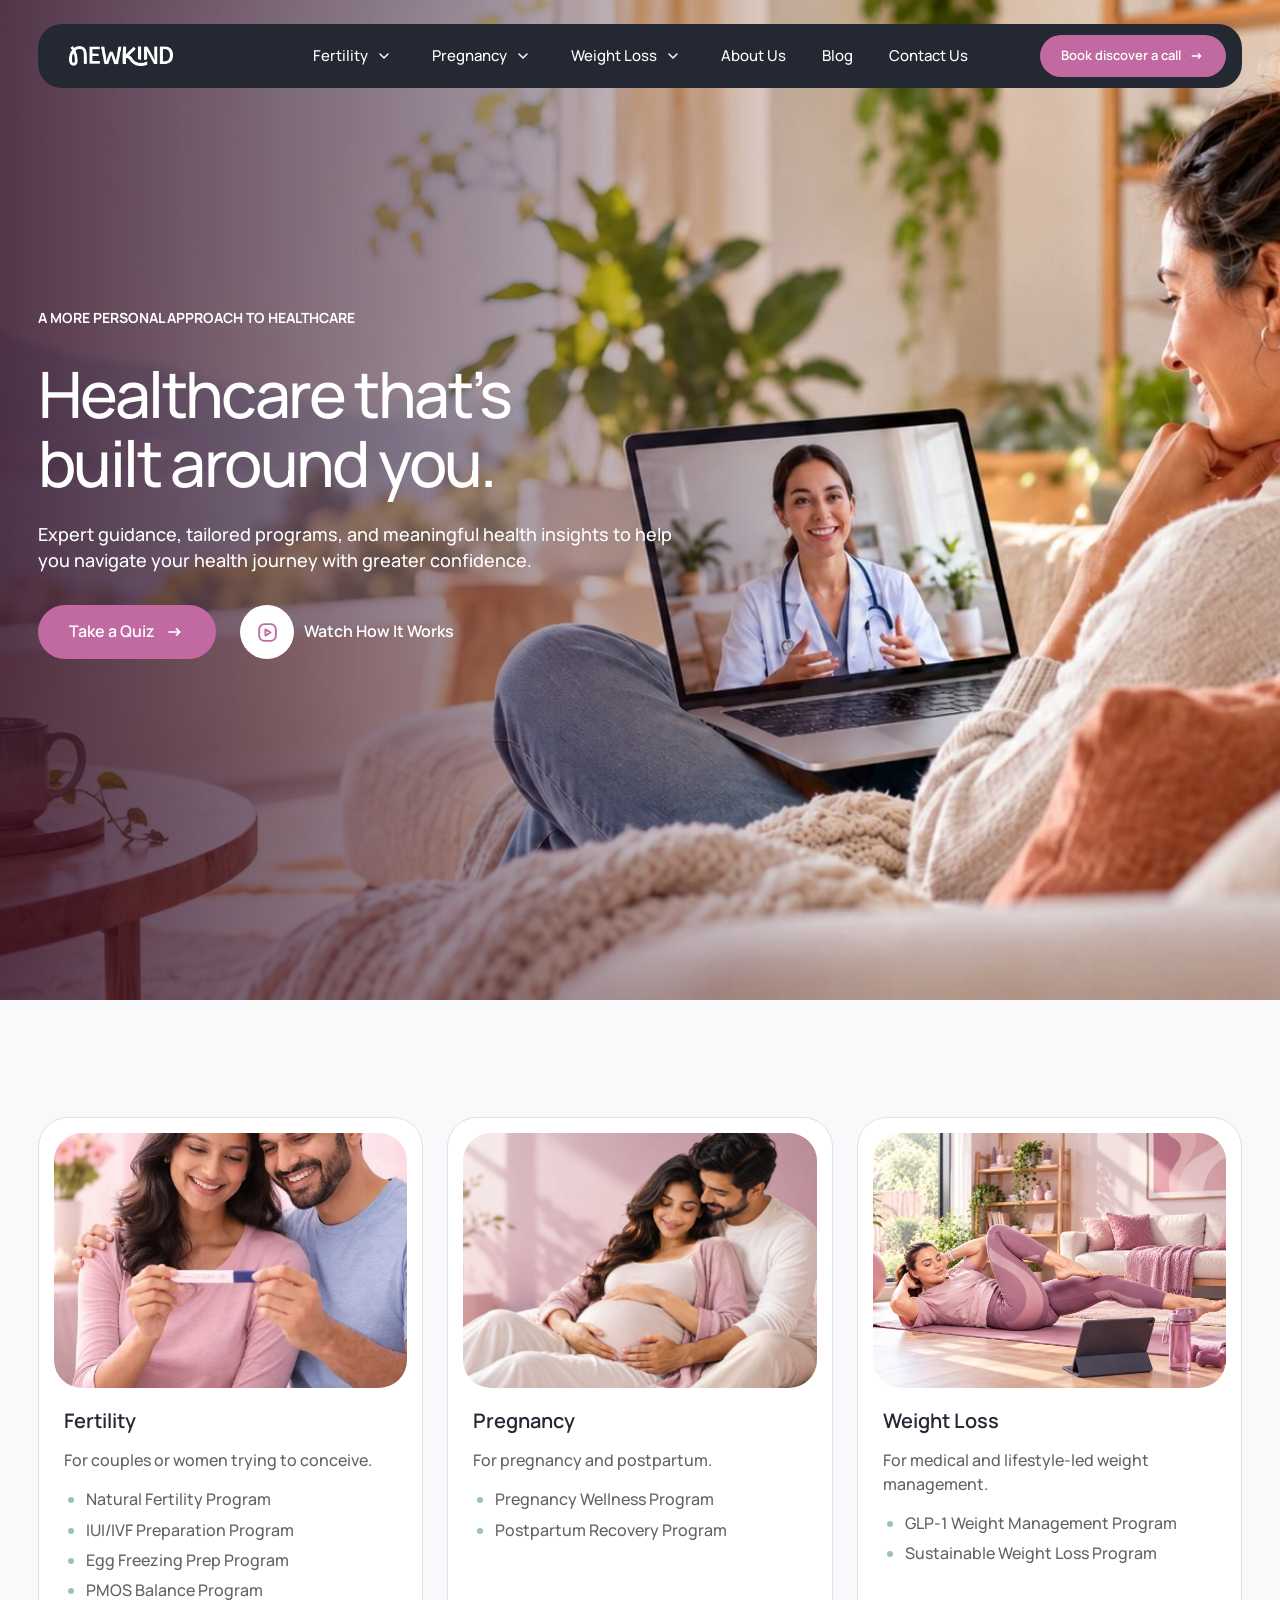
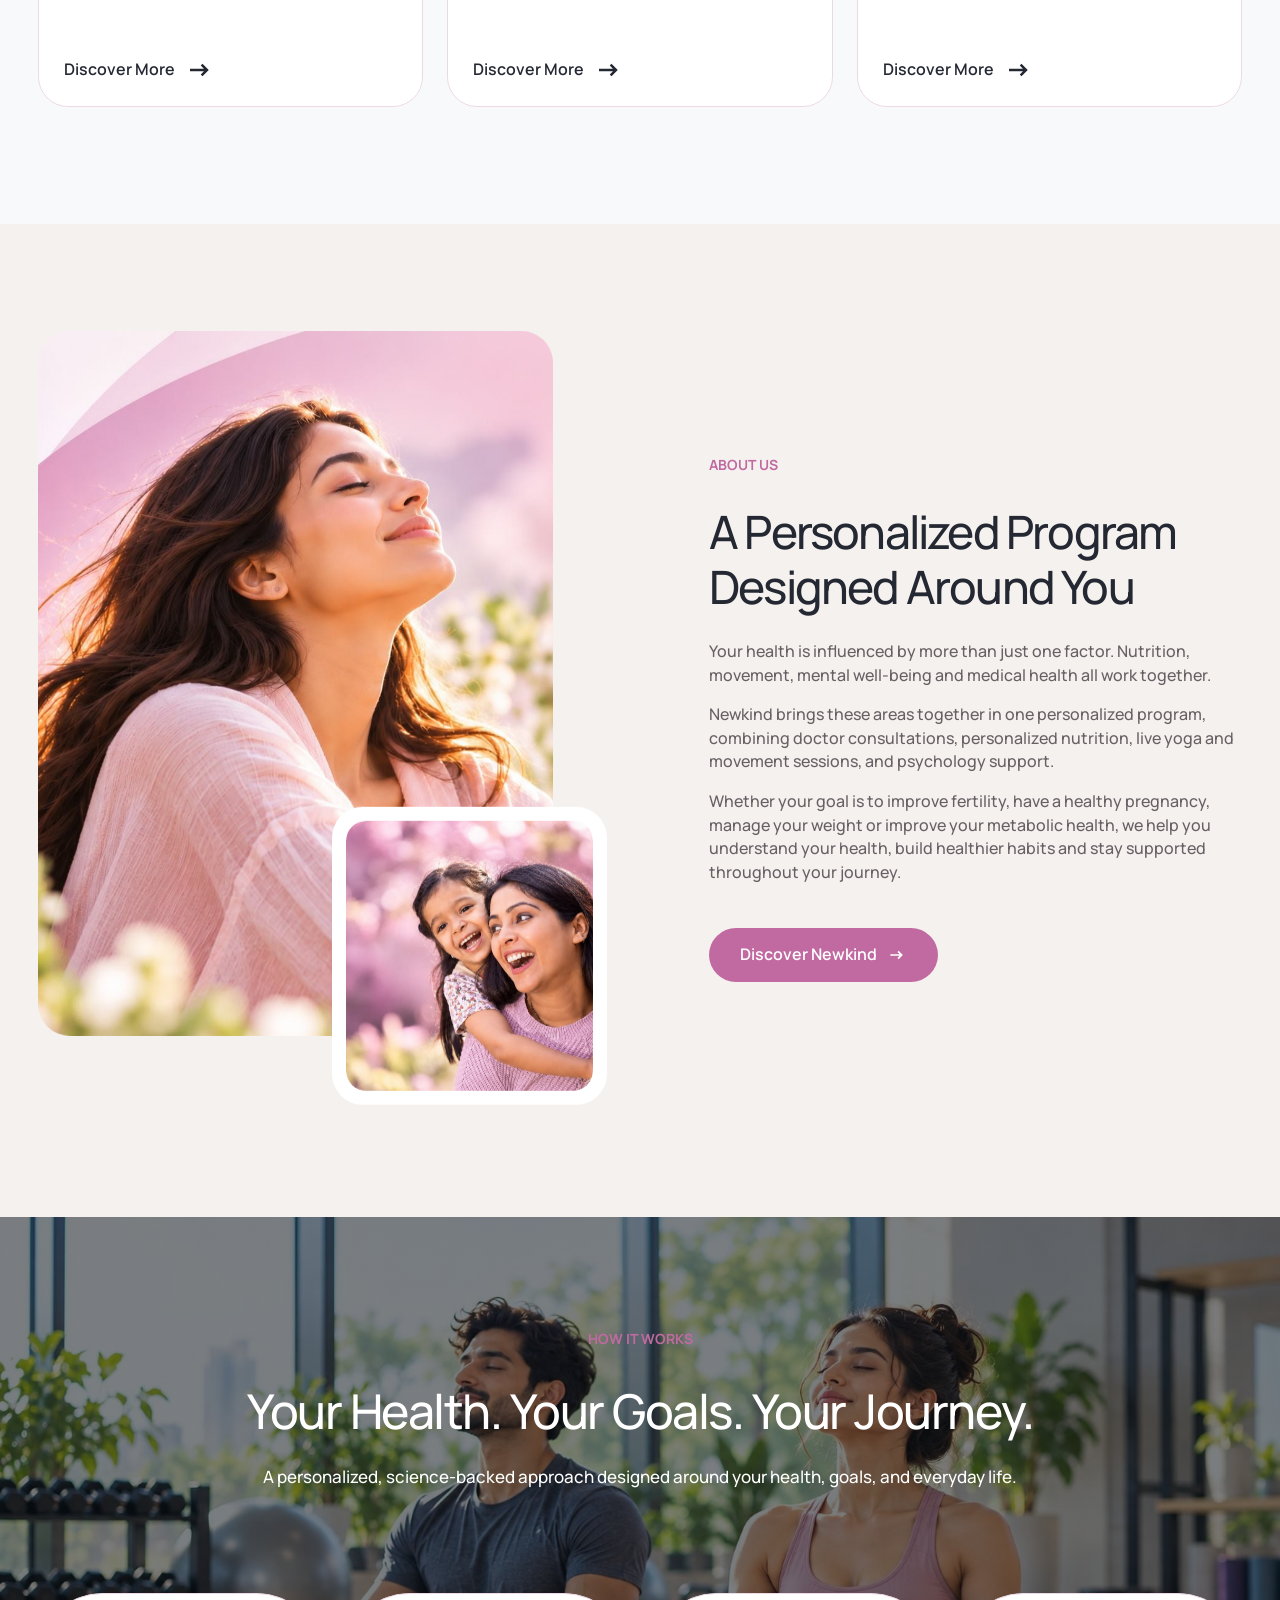
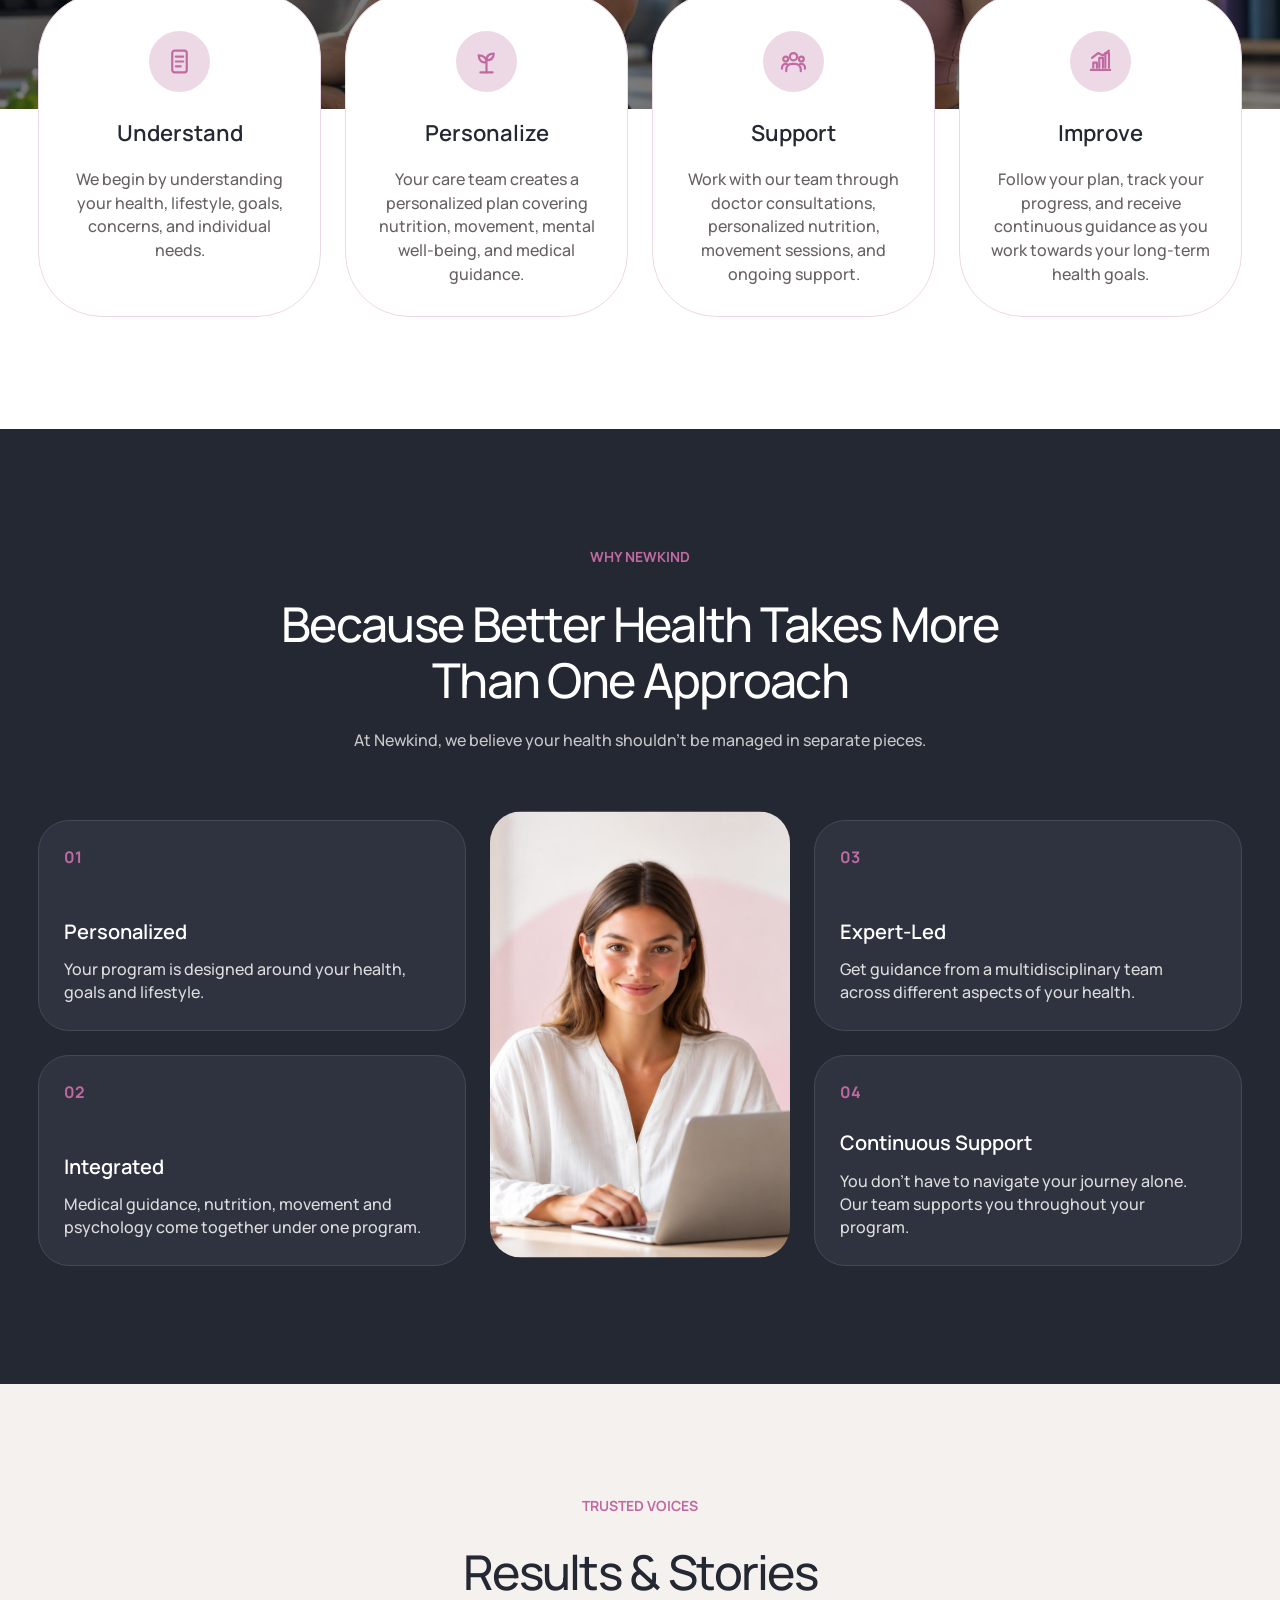
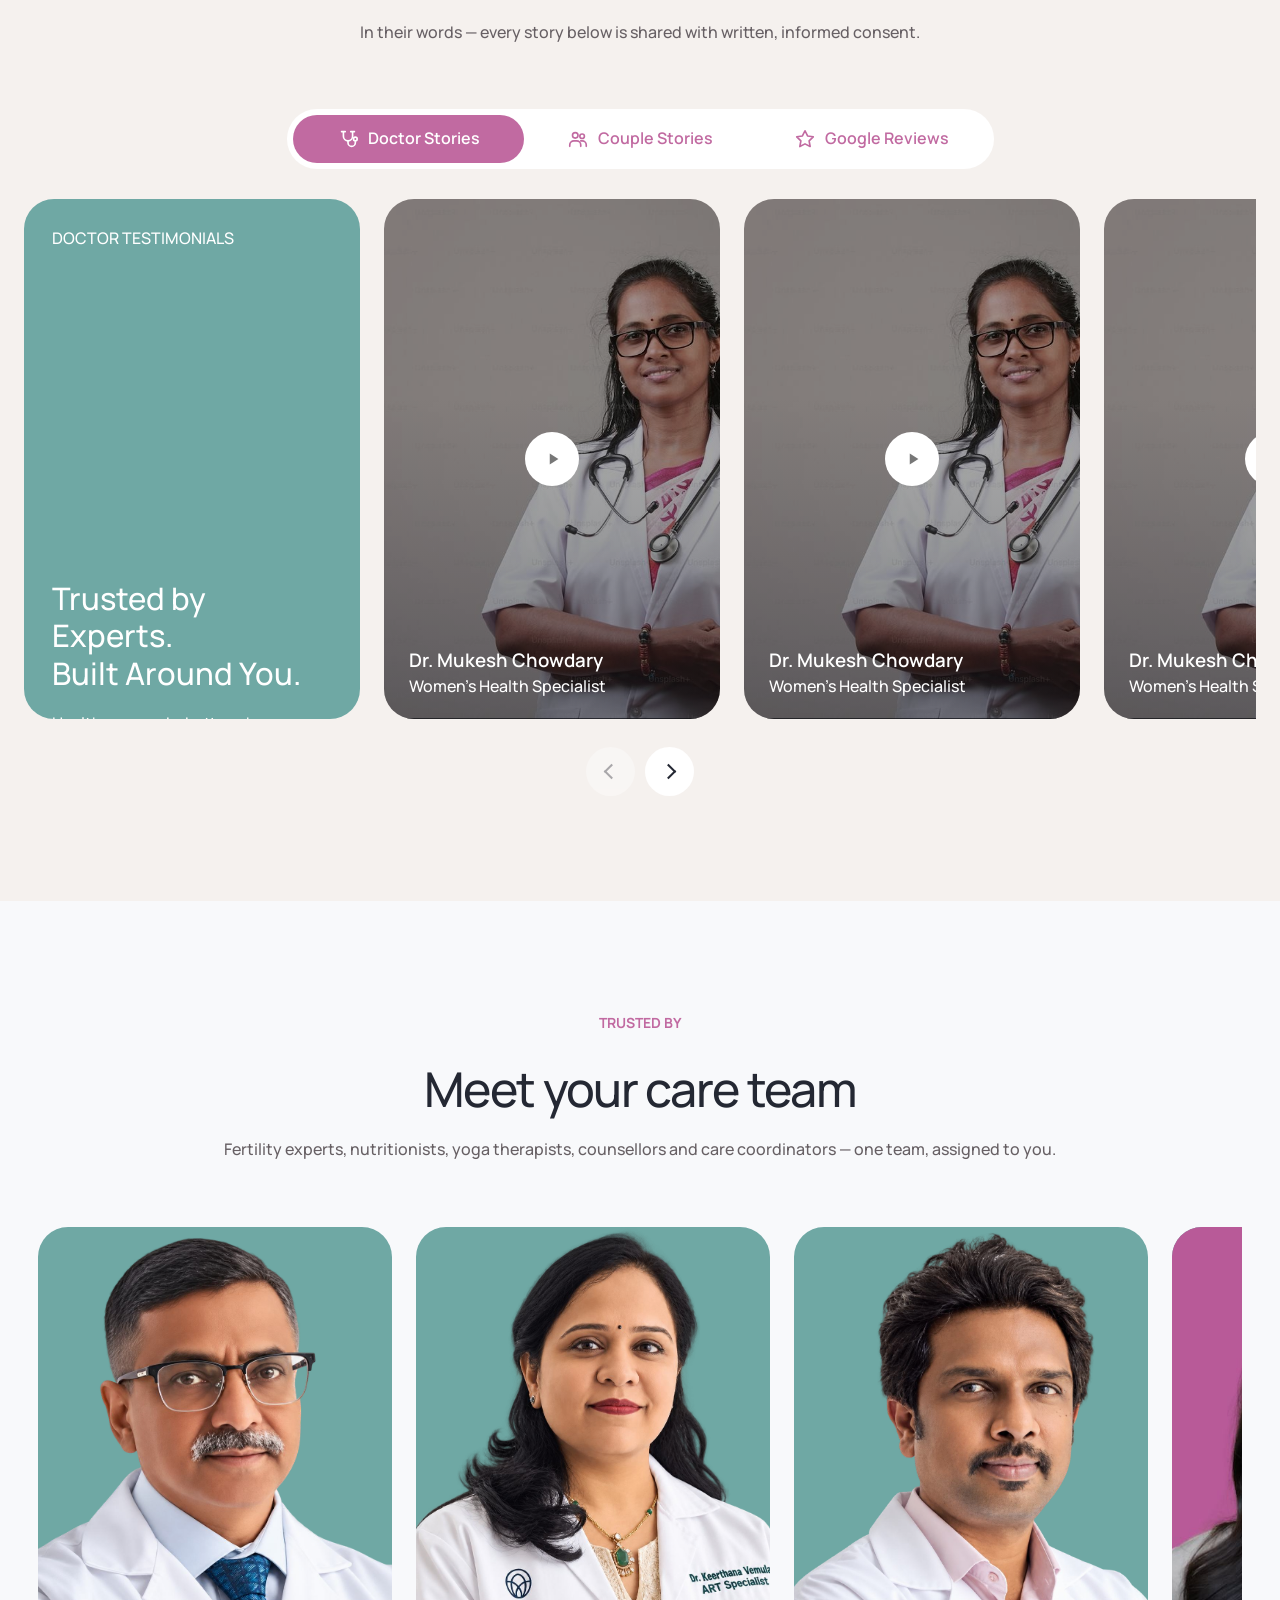
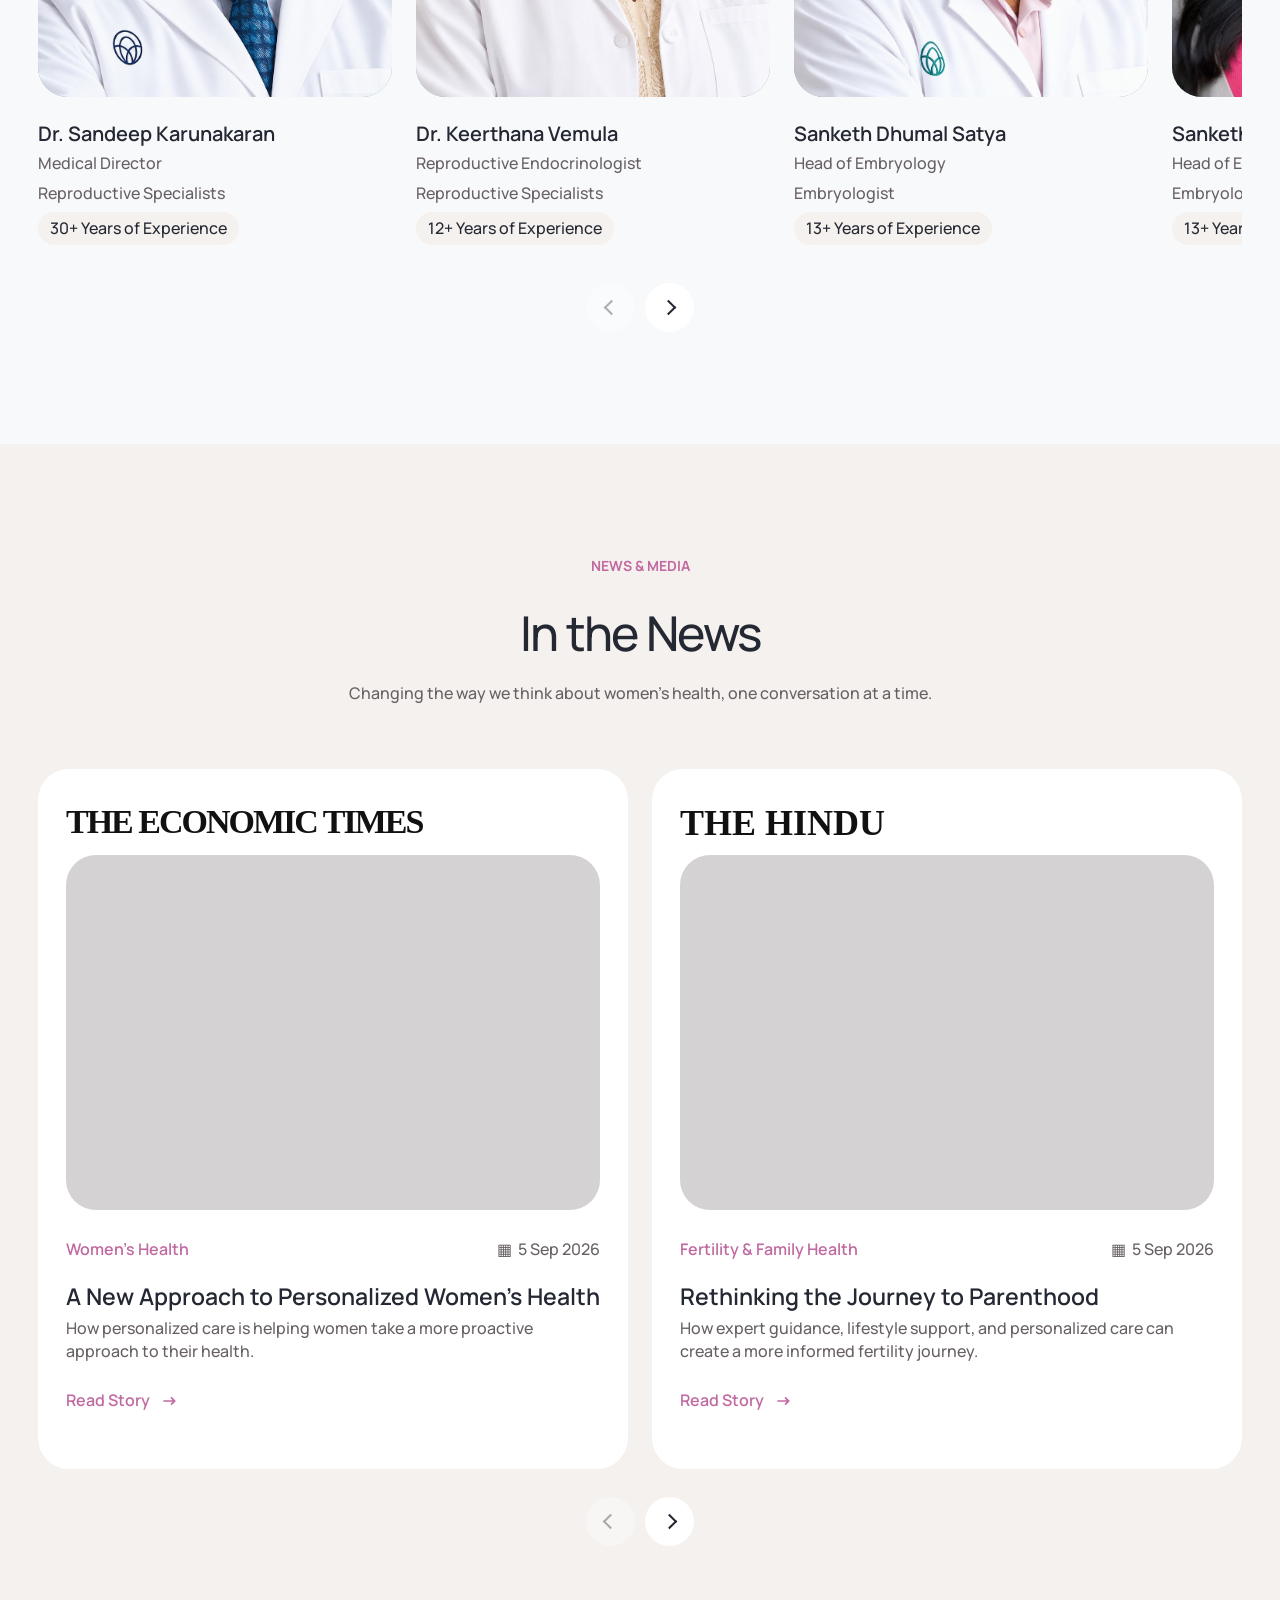
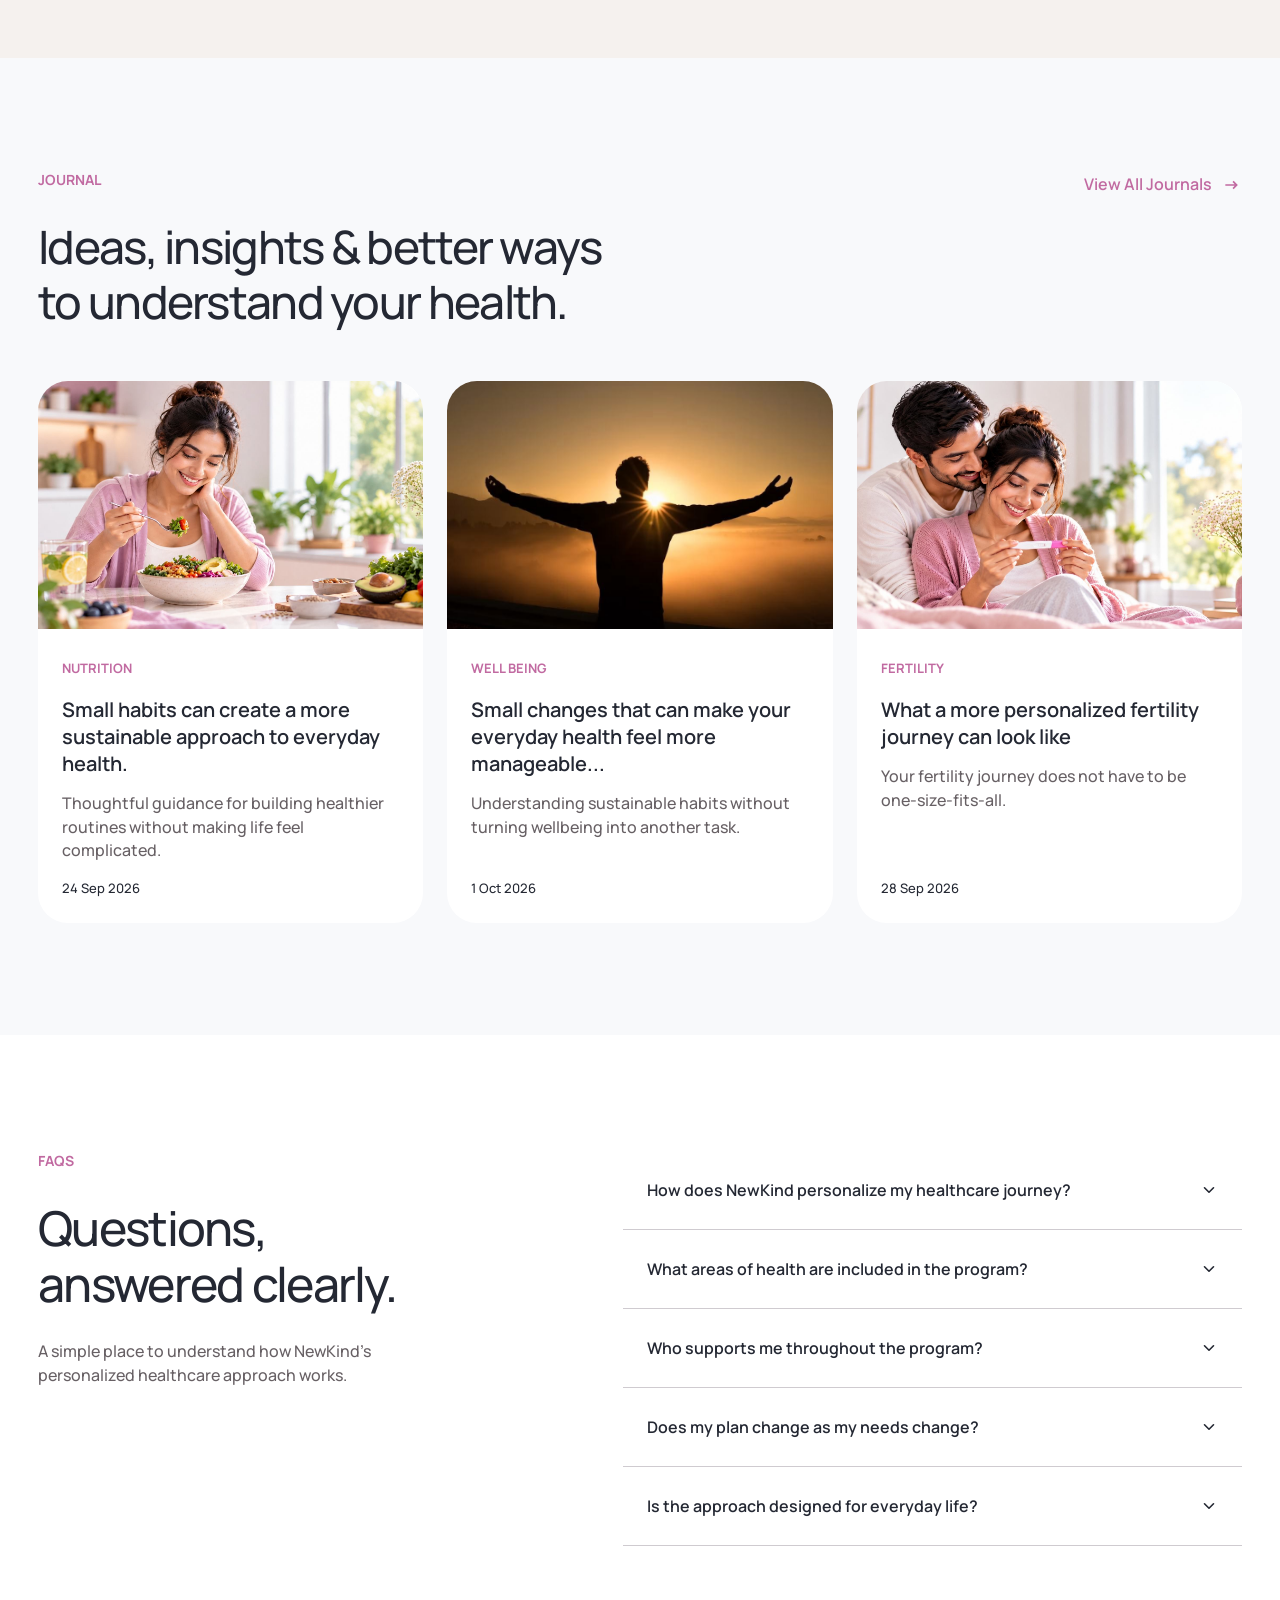
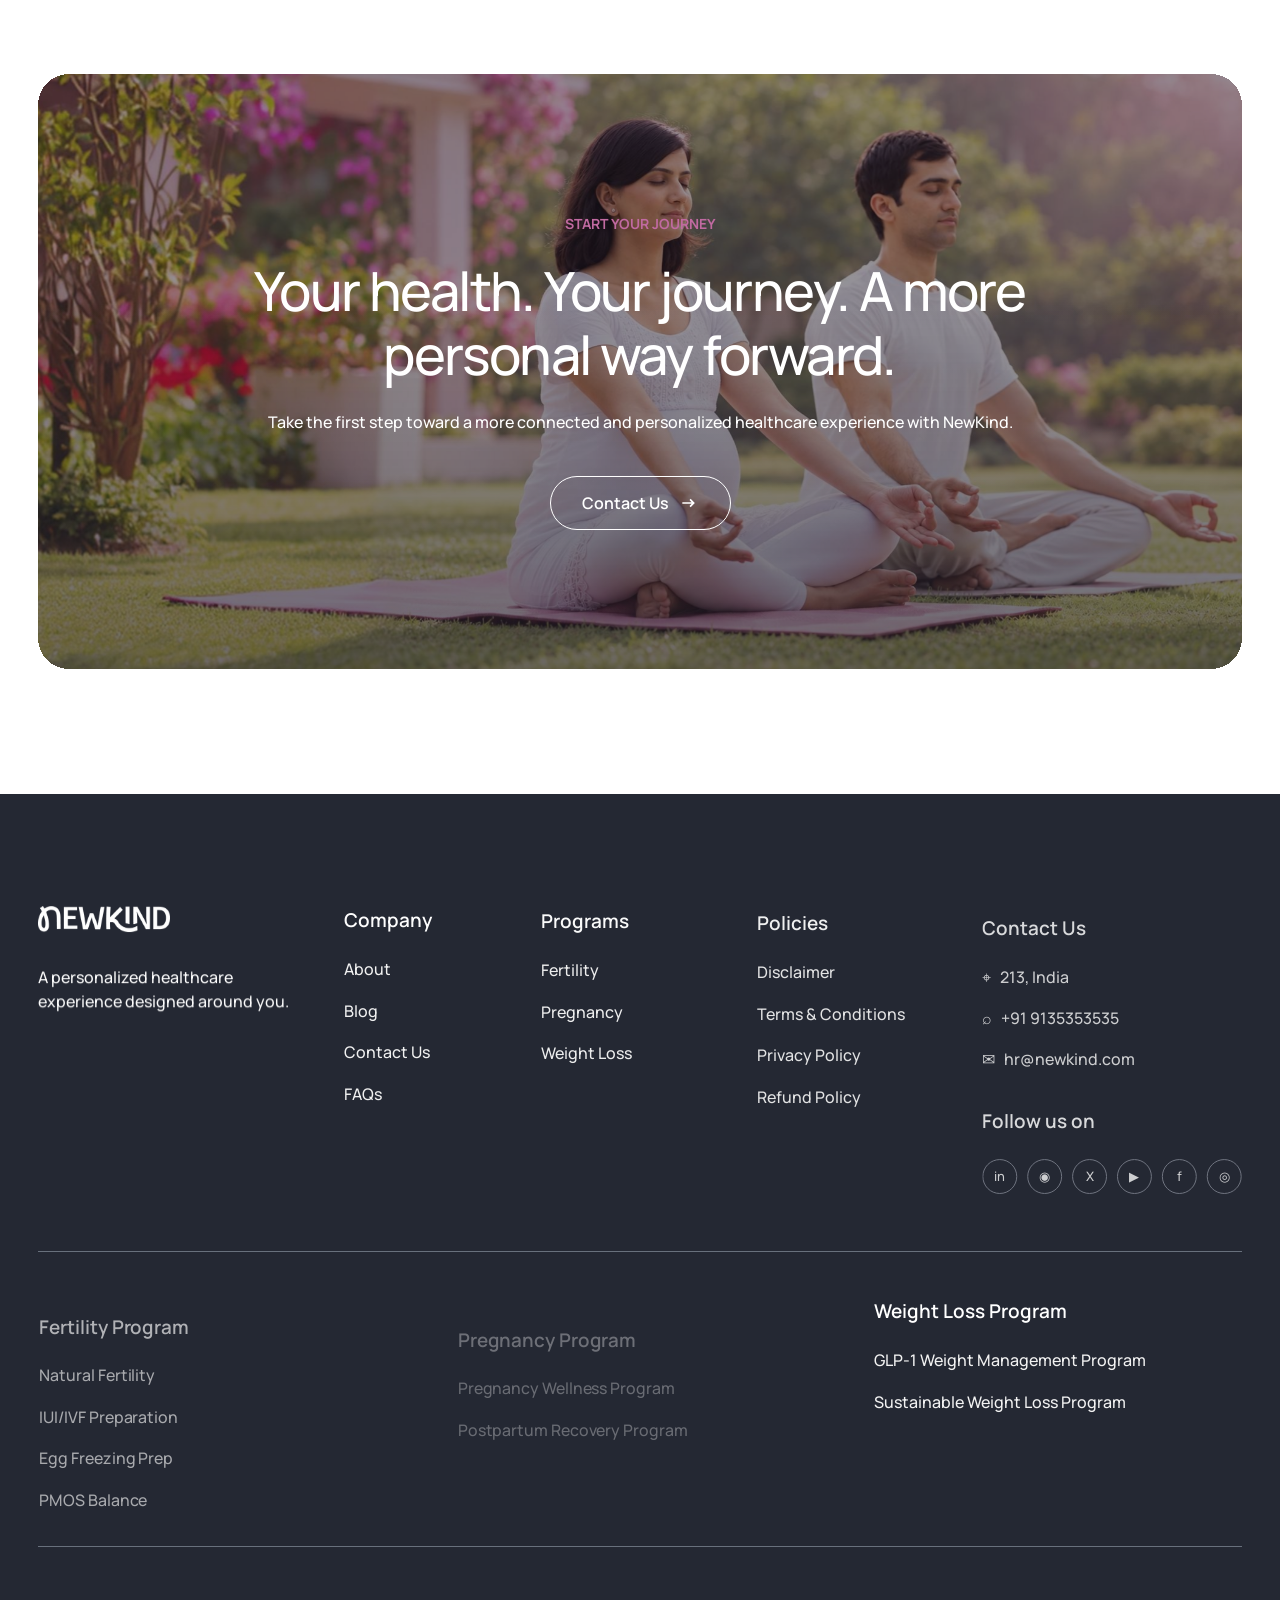
==== commit ffdf77ce: "contatc us page" ====
--- a/index.html
+++ b/index.html
@@ -25,7 +25,7 @@
         <a class="nav-parent" href="#programs">Weight Loss</a><button class="submenu-toggle" type="button" aria-expanded="false" aria-controls="weight-loss-menu" aria-label="Toggle Weight Loss submenu"><svg class="icon icon-chevron" aria-hidden="true" viewBox="0 0 20 20"><path d="m5 7.5 5 5 5-5"/></svg></button>
         <div class="dropdown" id="weight-loss-menu"><a href="#programs">GLP-1 Weight Management Program</a><a href="#programs">Sustainable Weight Loss Program</a></div>
       </div>
-      <a href="#about">About Us</a><a href="#journal">Blog</a><a href="#contact">Contact Us</a><a class="mobile-call-cta" href="#call-form-dialog" data-open-call>Book discover a call <span class="material-arrow" aria-hidden="true"><svg class="material-symbol-arrow-right-alt" viewBox="0 0 24 24" focusable="false"><path d="m14 7-1.41 1.41L15.17 11H4v2h11.17l-2.58 2.59L14 17l5-5Z"/></svg></span></a>
+      <a href="#about">About Us</a><a href="#journal">Blog</a><a href="contact.html">Contact Us</a><a class="mobile-call-cta" href="#call-form-dialog" data-open-call>Book discover a call <span class="material-arrow" aria-hidden="true"><svg class="material-symbol-arrow-right-alt" viewBox="0 0 24 24" focusable="false"><path d="m14 7-1.41 1.41L15.17 11H4v2h11.17l-2.58 2.59L14 17l5-5Z"/></svg></span></a>
     </nav>
     <a class="header-cta" href="#call-form-dialog" data-open-call>Book discover a call <span class="material-arrow" aria-hidden="true"><svg class="material-symbol-arrow-right-alt" viewBox="0 0 24 24" focusable="false"><path d="m14 7-1.41 1.41L15.17 11H4v2h11.17l-2.58 2.59L14 17l5-5Z"/></svg></span></a>
   </header>
@@ -93,10 +93,10 @@
 
     <section class="faqs section" id="faqs"><div class="shell faq-grid"><div><p class="eyebrow">FAQS</p><h2>Questions,<br>answered clearly.</h2><p>A simple place to understand how NewKind’s personalized healthcare approach works.</p></div><div class="accordion"><button type="button" aria-expanded="false">How does NewKind personalize my healthcare journey?<svg class="icon icon-chevron" aria-hidden="true" viewBox="0 0 20 20"><path d="m5 7.5 5 5 5-5"/></svg></button><button type="button" aria-expanded="false">What areas of health are included in the program?<svg class="icon icon-chevron" aria-hidden="true" viewBox="0 0 20 20"><path d="m5 7.5 5 5 5-5"/></svg></button><button type="button" aria-expanded="false">Who supports me throughout the program?<svg class="icon icon-chevron" aria-hidden="true" viewBox="0 0 20 20"><path d="m5 7.5 5 5 5-5"/></svg></button><button type="button" aria-expanded="false">Does my plan change as my needs change?<svg class="icon icon-chevron" aria-hidden="true" viewBox="0 0 20 20"><path d="m5 7.5 5 5 5-5"/></svg></button><button type="button" aria-expanded="false">Is the approach designed for everyday life?<svg class="icon icon-chevron" aria-hidden="true" viewBox="0 0 20 20"><path d="m5 7.5 5 5 5-5"/></svg></button></div></div></section>
 
-    <section class="final-cta shell image-anime image-anime-gradient" id="contact"><img src="assets/final-cta.jpg" alt="Couple practicing yoga outdoors"><div class="final-overlay"></div><div class="final-content"><p class="eyebrow">START YOUR JOURNEY</p><h2>Your health. Your journey. A more<br>personal way forward.</h2><p>Take the first step toward a more connected and personalized healthcare experience with NewKind.</p><a class="btn btn-outline" href="mailto:hr@newkind.com">Contact Us <span class="material-arrow" aria-hidden="true"><svg class="material-symbol-arrow-right-alt" viewBox="0 0 24 24" focusable="false"><path d="m14 7-1.41 1.41L15.17 11H4v2h11.17l-2.58 2.59L14 17l5-5Z"/></svg></span></a></div></section>
+    <section class="final-cta shell image-anime image-anime-gradient" id="contact"><img src="assets/final-cta.jpg" alt="Couple practicing yoga outdoors"><div class="final-overlay"></div><div class="final-content"><p class="eyebrow">START YOUR JOURNEY</p><h2>Your health. Your journey. A more<br>personal way forward.</h2><p>Take the first step toward a more connected and personalized healthcare experience with NewKind.</p><a class="btn btn-outline" href="contact.html">Contact Us <span class="material-arrow" aria-hidden="true"><svg class="material-symbol-arrow-right-alt" viewBox="0 0 24 24" focusable="false"><path d="m14 7-1.41 1.41L15.17 11H4v2h11.17l-2.58 2.59L14 17l5-5Z"/></svg></span></a></div></section>
   </main>
 
-  <footer><div class="shell"><div class="footer-top"><div class="footer-brand"><a class="footer-logo" href="index.html#top" aria-label="NewKind home"><img src="assets/newkind-logo.png" alt="NewKind"></a><p>A personalized healthcare<br>experience designed around you.</p></div><div><h2>Company</h2><a href="index.html#about">About</a><a href="index.html#journal">Blog</a><a href="index.html#contact">Contact Us</a><a href="index.html#faqs">FAQs</a></div><div><h2>Programs</h2><a href="fertility.html#programs">Fertility</a><a href="pregnancy-wellness.html">Pregnancy</a><a href="index.html#programs">Weight Loss</a></div><div><h2>Policies</h2><a href="#">Disclaimer</a><a href="#">Terms &amp; Conditions</a><a href="#">Privacy Policy</a><a href="#">Refund Policy</a></div><div class="footer-contact"><h2>Contact Us</h2><p>⌖&nbsp;&nbsp; 213, India</p><a href="tel:+919135353535">⌕&nbsp;&nbsp; +91 9135353535</a><a href="mailto:hr@newkind.com">✉&nbsp;&nbsp; hr@newkind.com</a><h2>Follow us on</h2><div class="socials"><a href="#" aria-label="LinkedIn">in</a><a href="#" aria-label="WhatsApp">◉</a><a href="#" aria-label="X">X</a><a href="#" aria-label="YouTube">▶</a><a href="#" aria-label="Facebook">f</a><a href="#" aria-label="Instagram">◎</a></div></div></div><div class="footer-programs"><div><h2>Fertility Program</h2><a href="fertility.html#natural-fertility">Natural Fertility</a><a href="fertility.html#iui-ivf">IUI/IVF Preparation</a><a href="fertility.html#egg-freezing">Egg Freezing Prep</a><a href="fertility.html#pmos-balance">PMOS Balance</a></div><div><h2>Pregnancy Program</h2><a href="pregnancy-wellness.html">Pregnancy Wellness Program</a><a href="postpartum-recovery.html">Postpartum Recovery Program</a></div><div><h2>Weight Loss Program</h2><a href="index.html#programs">GLP-1 Weight Management Program</a><a href="index.html#programs">Sustainable Weight Loss Program</a></div></div><div class="copyright">Copyright © 2026 newkind.com. All rights reserved.<span><a href="#">Privacy Policy</a><a href="#">Terms &amp; Conditions</a><a href="#">Refund Policy</a></span></div></div></footer>
+  <footer><div class="shell"><div class="footer-top"><div class="footer-brand"><a class="footer-logo" href="index.html#top" aria-label="NewKind home"><img src="assets/newkind-logo.png" alt="NewKind"></a><p>A personalized healthcare<br>experience designed around you.</p></div><div><h2>Company</h2><a href="index.html#about">About</a><a href="index.html#journal">Blog</a><a href="contact.html">Contact Us</a><a href="index.html#faqs">FAQs</a></div><div><h2>Programs</h2><a href="fertility.html#programs">Fertility</a><a href="pregnancy-wellness.html">Pregnancy</a><a href="index.html#programs">Weight Loss</a></div><div><h2>Policies</h2><a href="#">Disclaimer</a><a href="#">Terms &amp; Conditions</a><a href="#">Privacy Policy</a><a href="#">Refund Policy</a></div><div class="footer-contact"><h2>Contact Us</h2><p>⌖&nbsp;&nbsp; 213, India</p><a href="tel:+919135353535">⌕&nbsp;&nbsp; +91 9135353535</a><a href="mailto:hr@newkind.com">✉&nbsp;&nbsp; hr@newkind.com</a><h2>Follow us on</h2><div class="socials"><a href="#" aria-label="LinkedIn">in</a><a href="#" aria-label="WhatsApp">◉</a><a href="#" aria-label="X">X</a><a href="#" aria-label="YouTube">▶</a><a href="#" aria-label="Facebook">f</a><a href="#" aria-label="Instagram">◎</a></div></div></div><div class="footer-programs"><div><h2>Fertility Program</h2><a href="fertility.html#natural-fertility">Natural Fertility</a><a href="fertility.html#iui-ivf">IUI/IVF Preparation</a><a href="fertility.html#egg-freezing">Egg Freezing Prep</a><a href="fertility.html#pmos-balance">PMOS Balance</a></div><div><h2>Pregnancy Program</h2><a href="pregnancy-wellness.html">Pregnancy Wellness Program</a><a href="postpartum-recovery.html">Postpartum Recovery Program</a></div><div><h2>Weight Loss Program</h2><a href="index.html#programs">GLP-1 Weight Management Program</a><a href="index.html#programs">Sustainable Weight Loss Program</a></div></div><div class="copyright">Copyright © 2026 newkind.com. All rights reserved.<span><a href="#">Privacy Policy</a><a href="#">Terms &amp; Conditions</a><a href="#">Refund Policy</a></span></div></div></footer>
 
   <div class="call-modal" data-call-modal aria-hidden="true" hidden>
     <section class="call-dialog call-form-dialog" id="call-form-dialog" role="dialog" aria-modal="true" aria-labelledby="call-form-title">
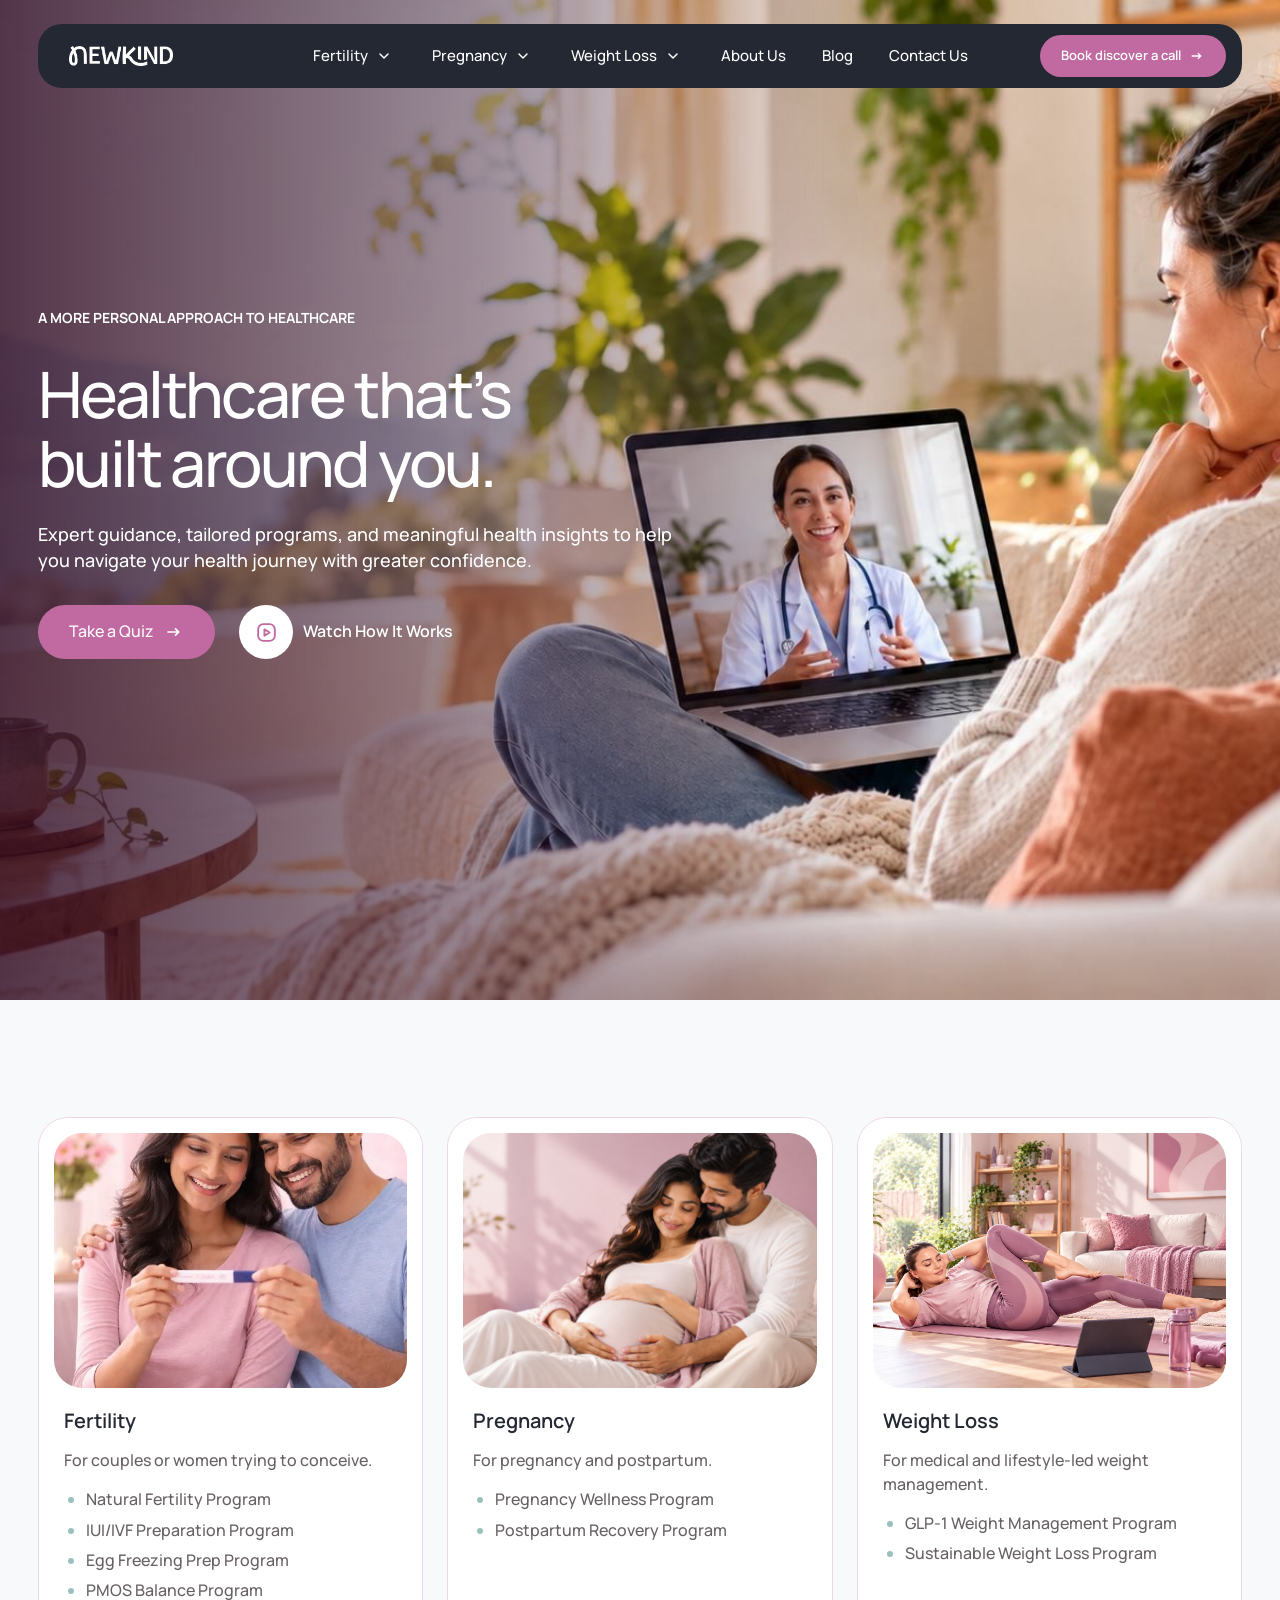
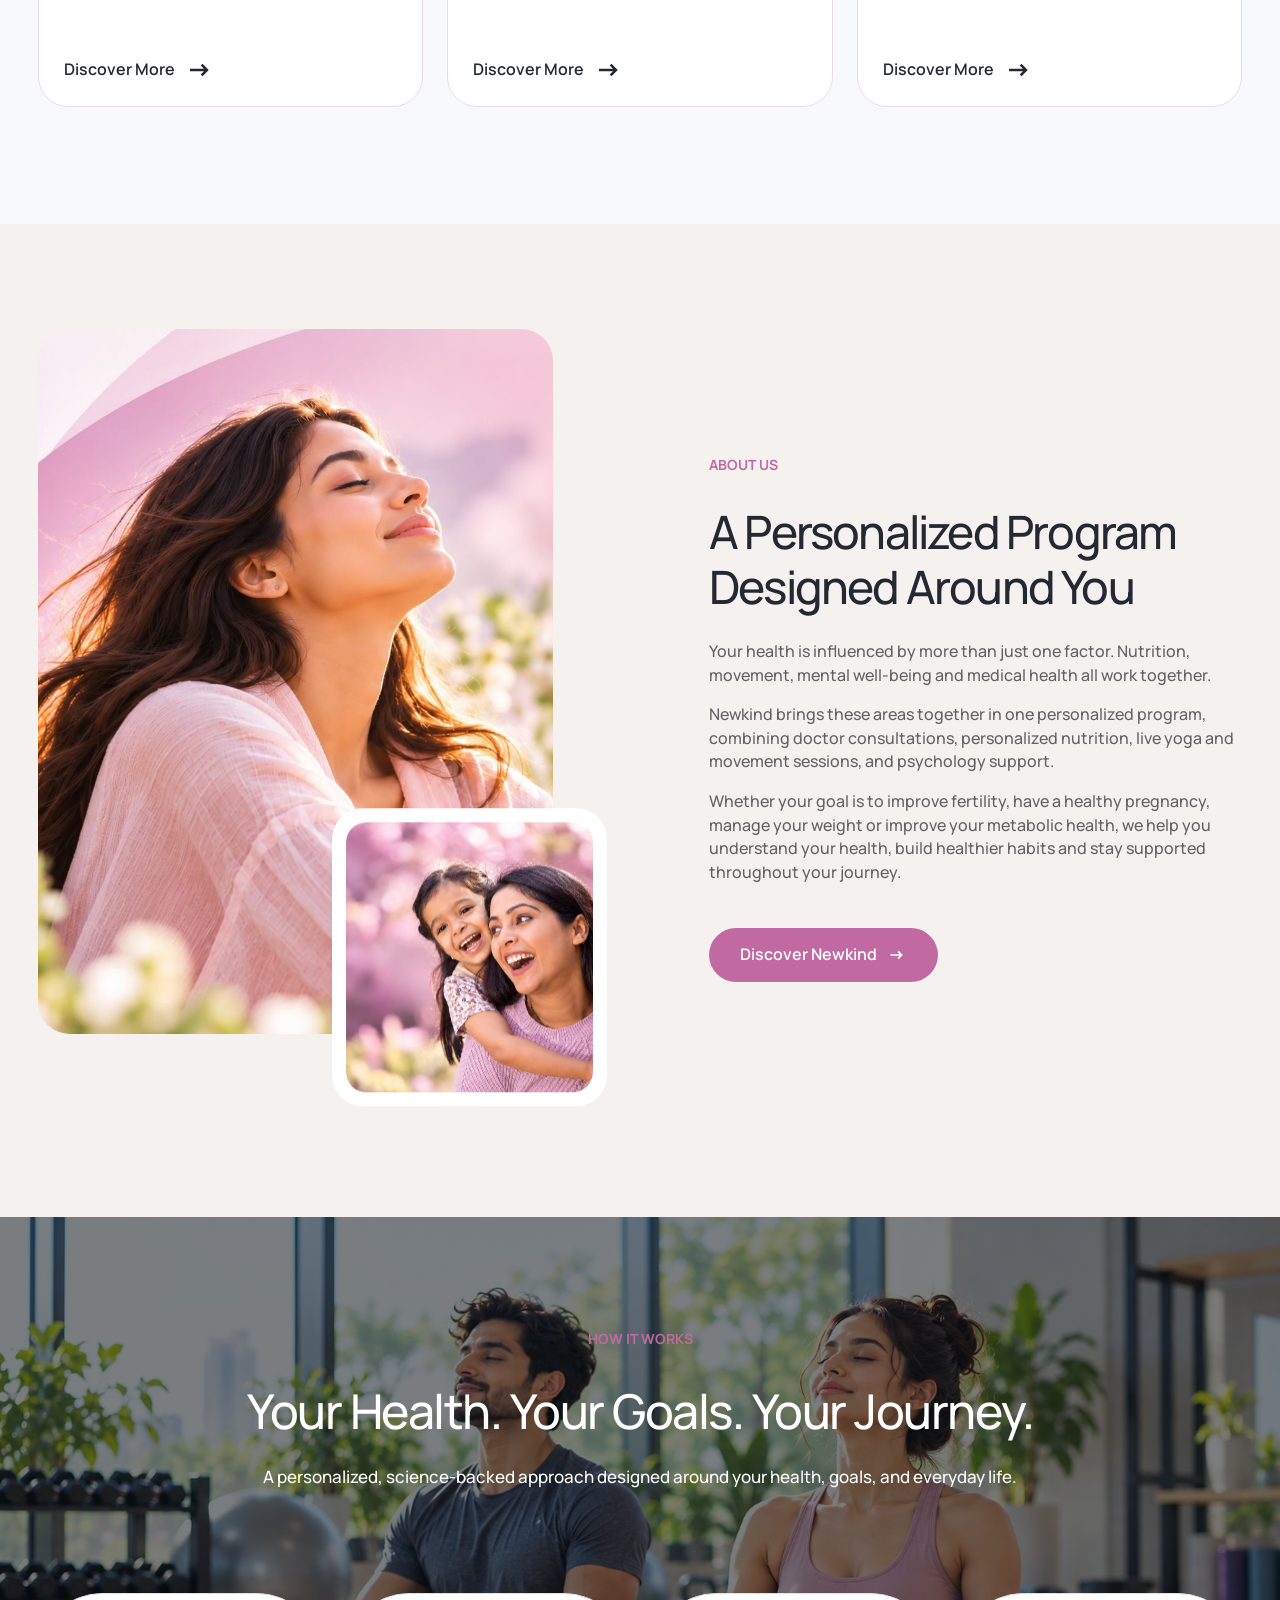
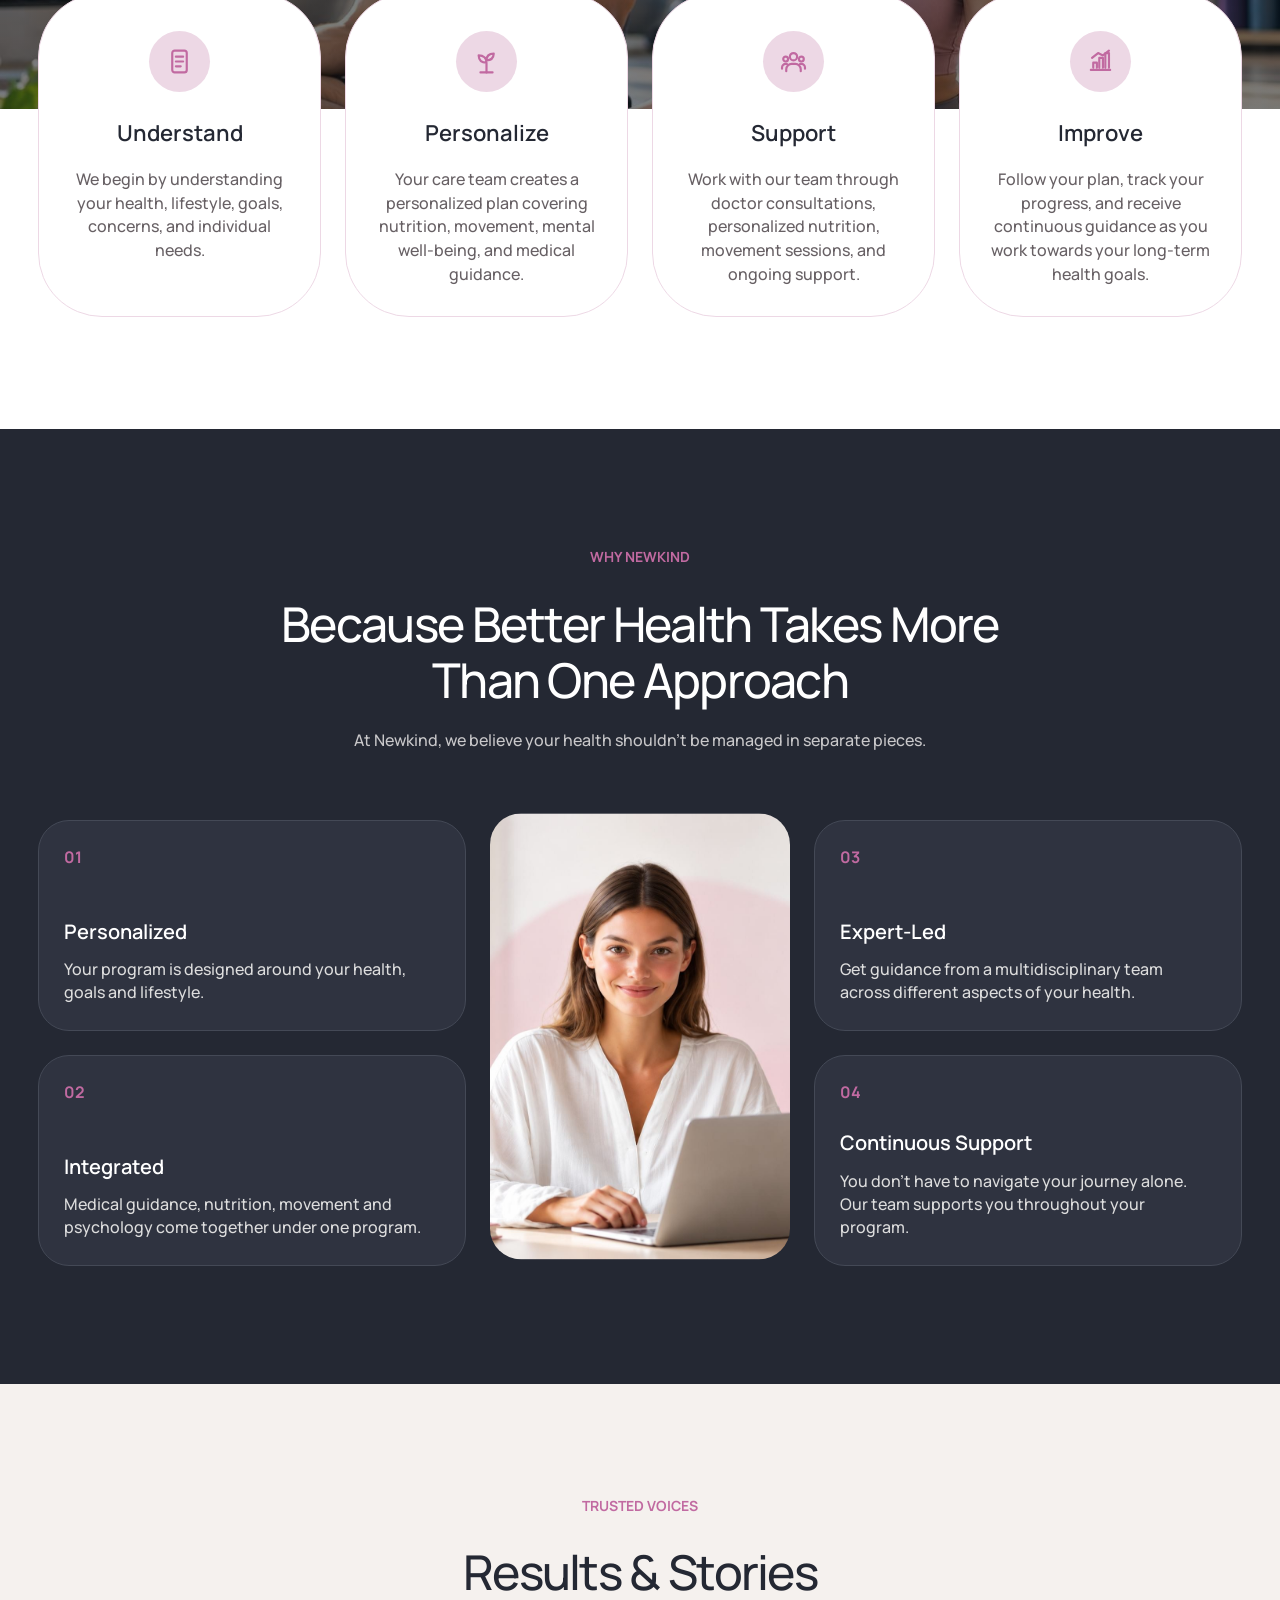
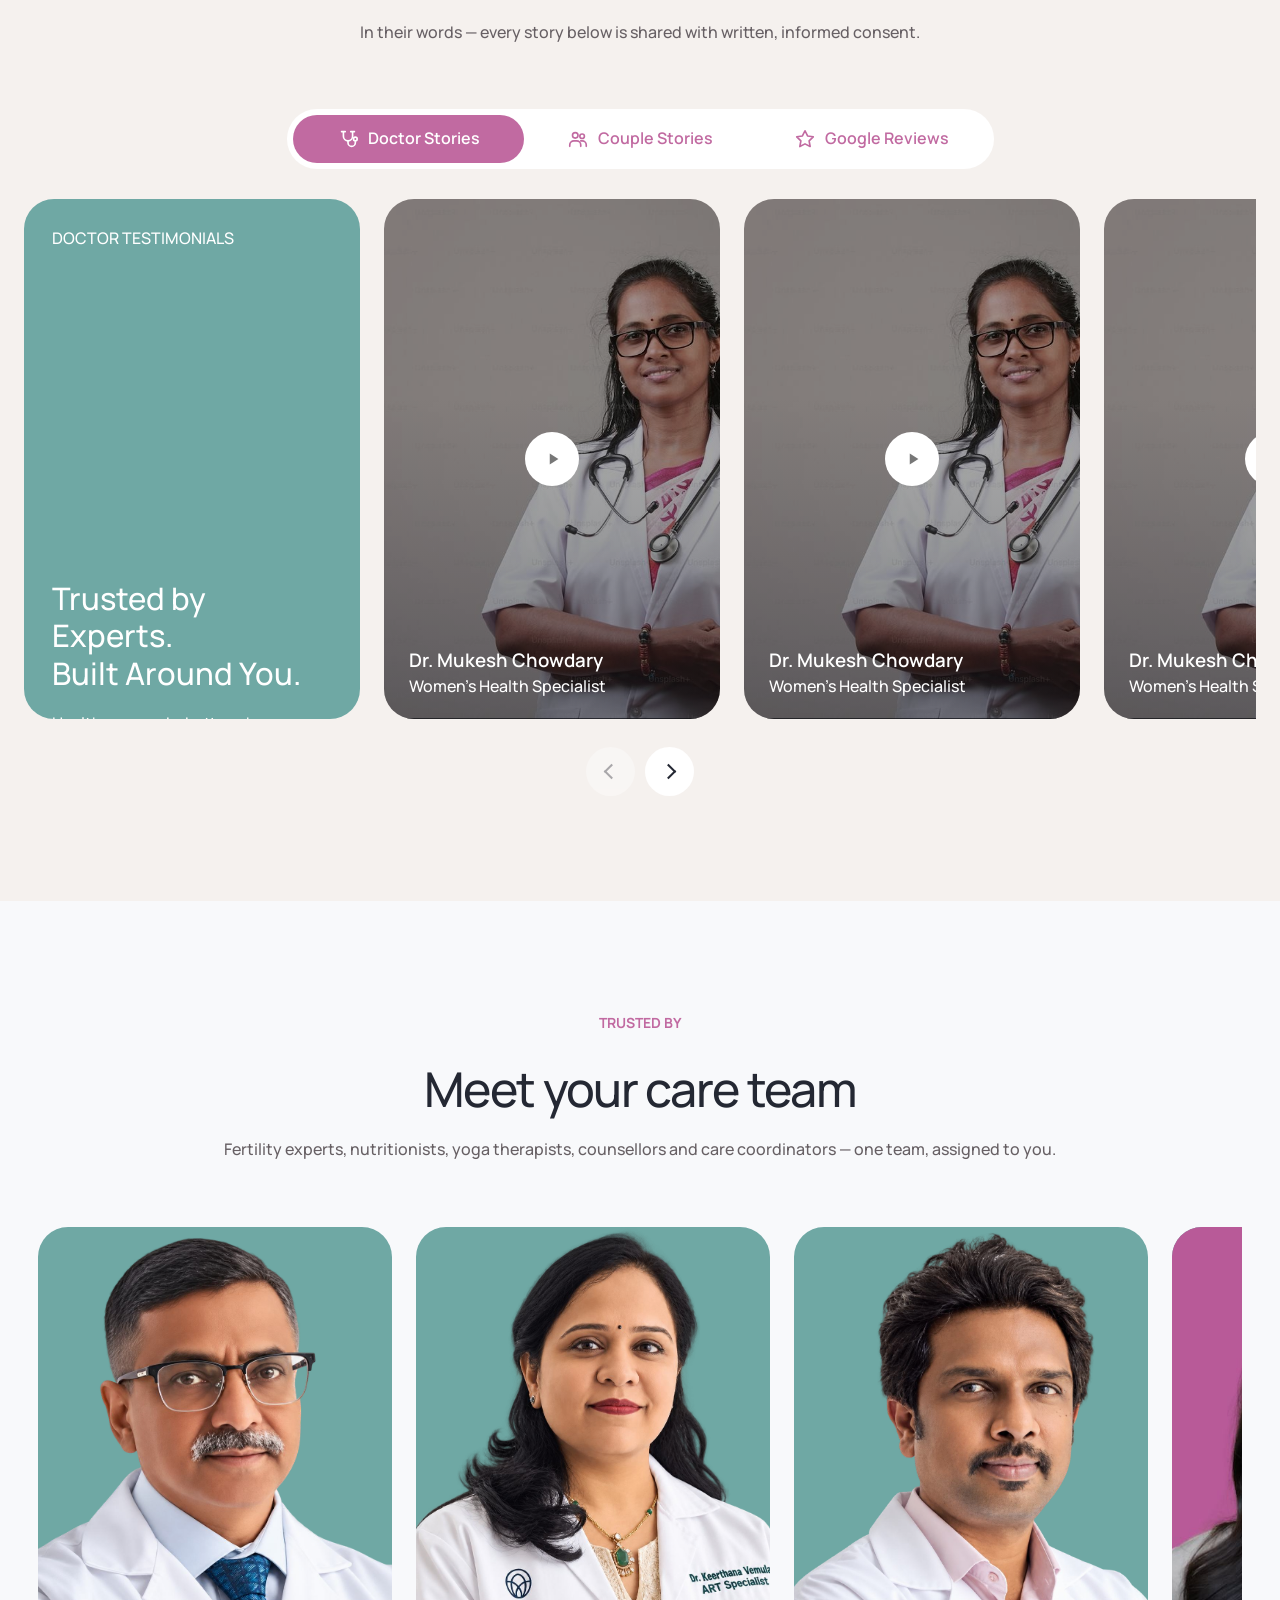
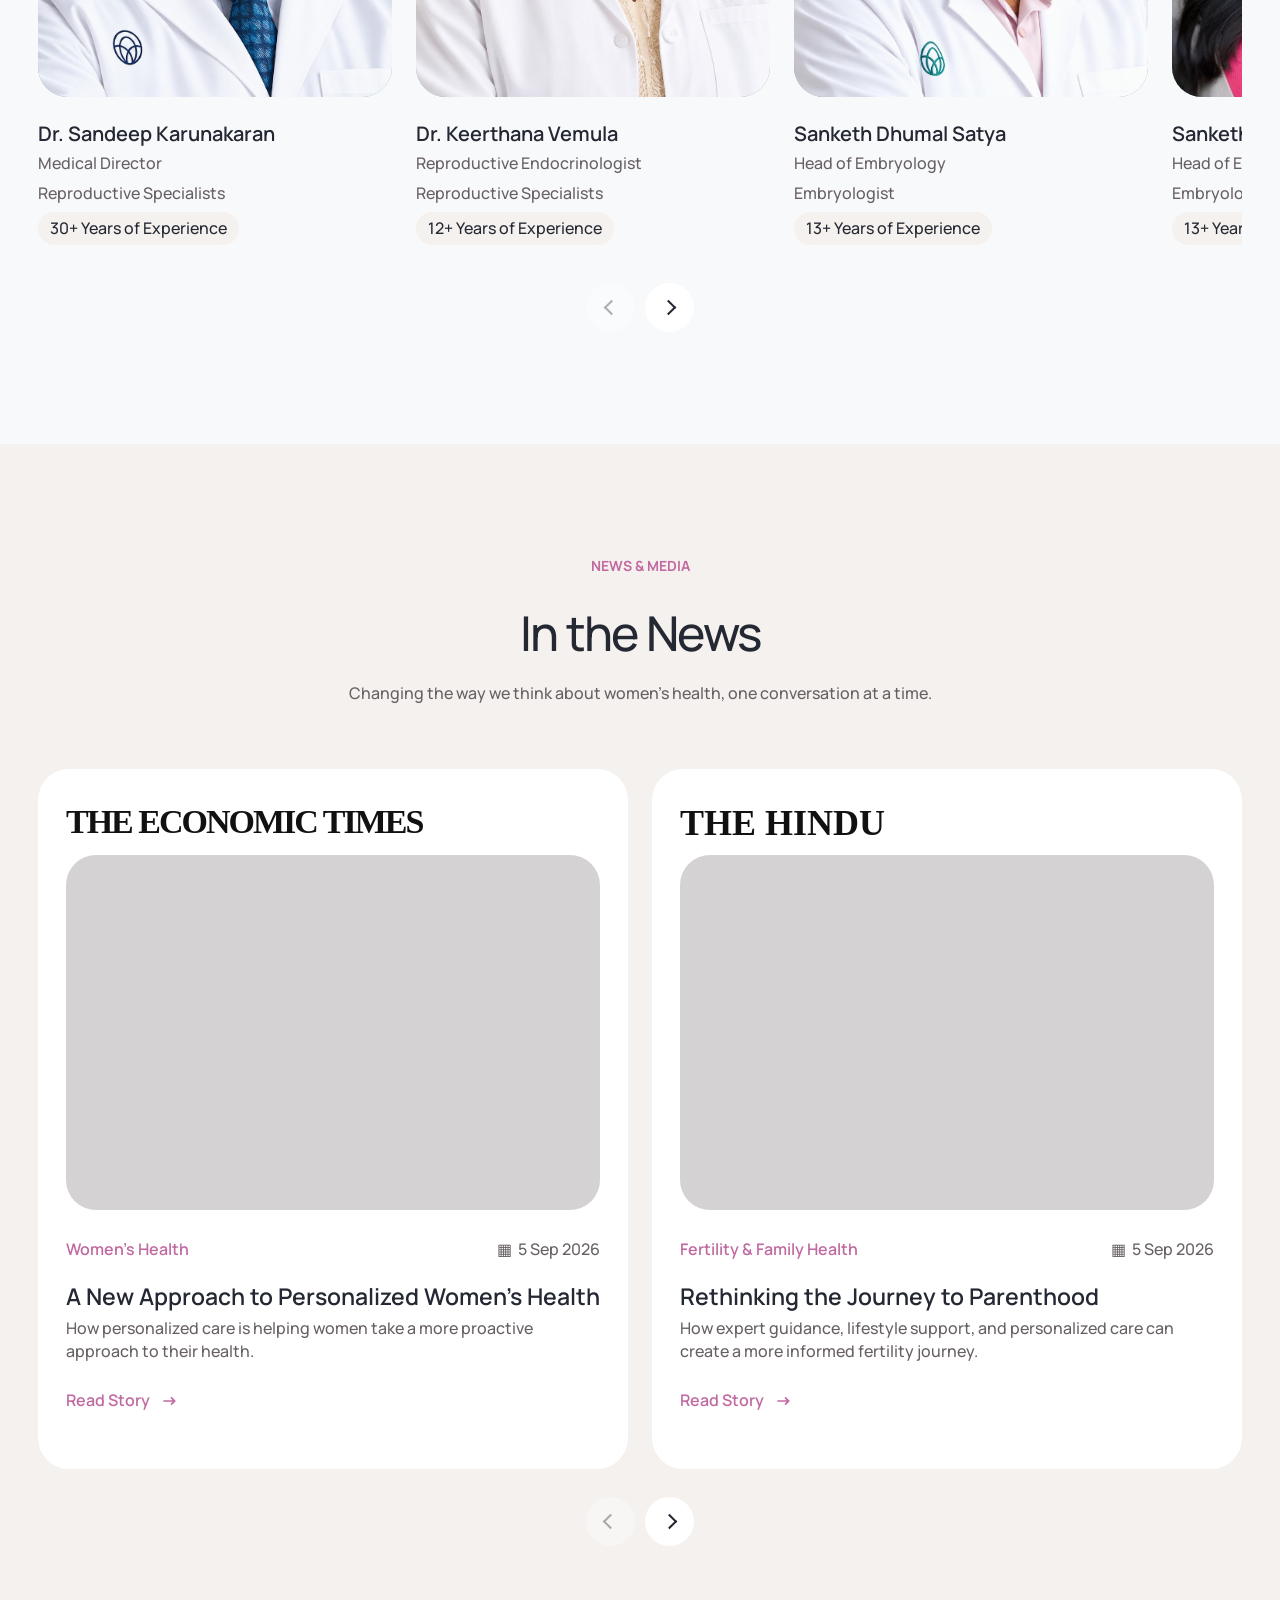
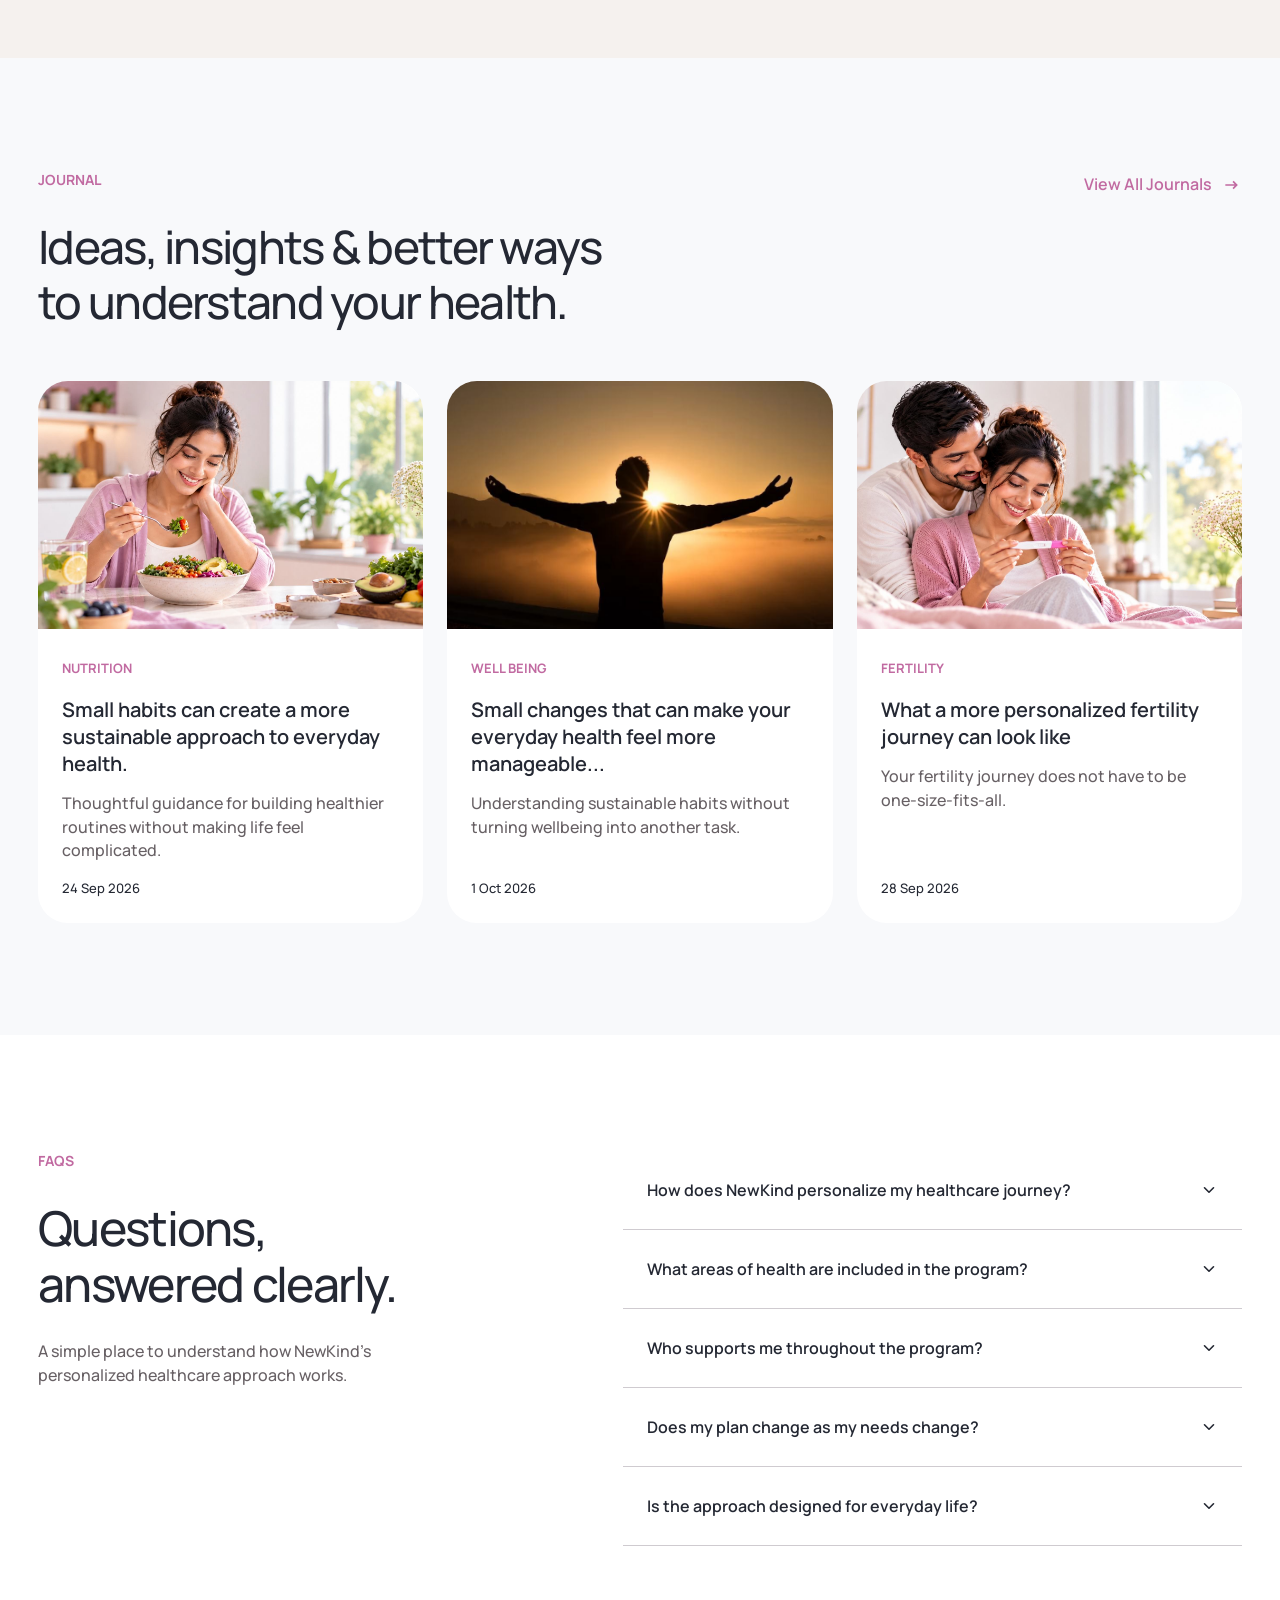
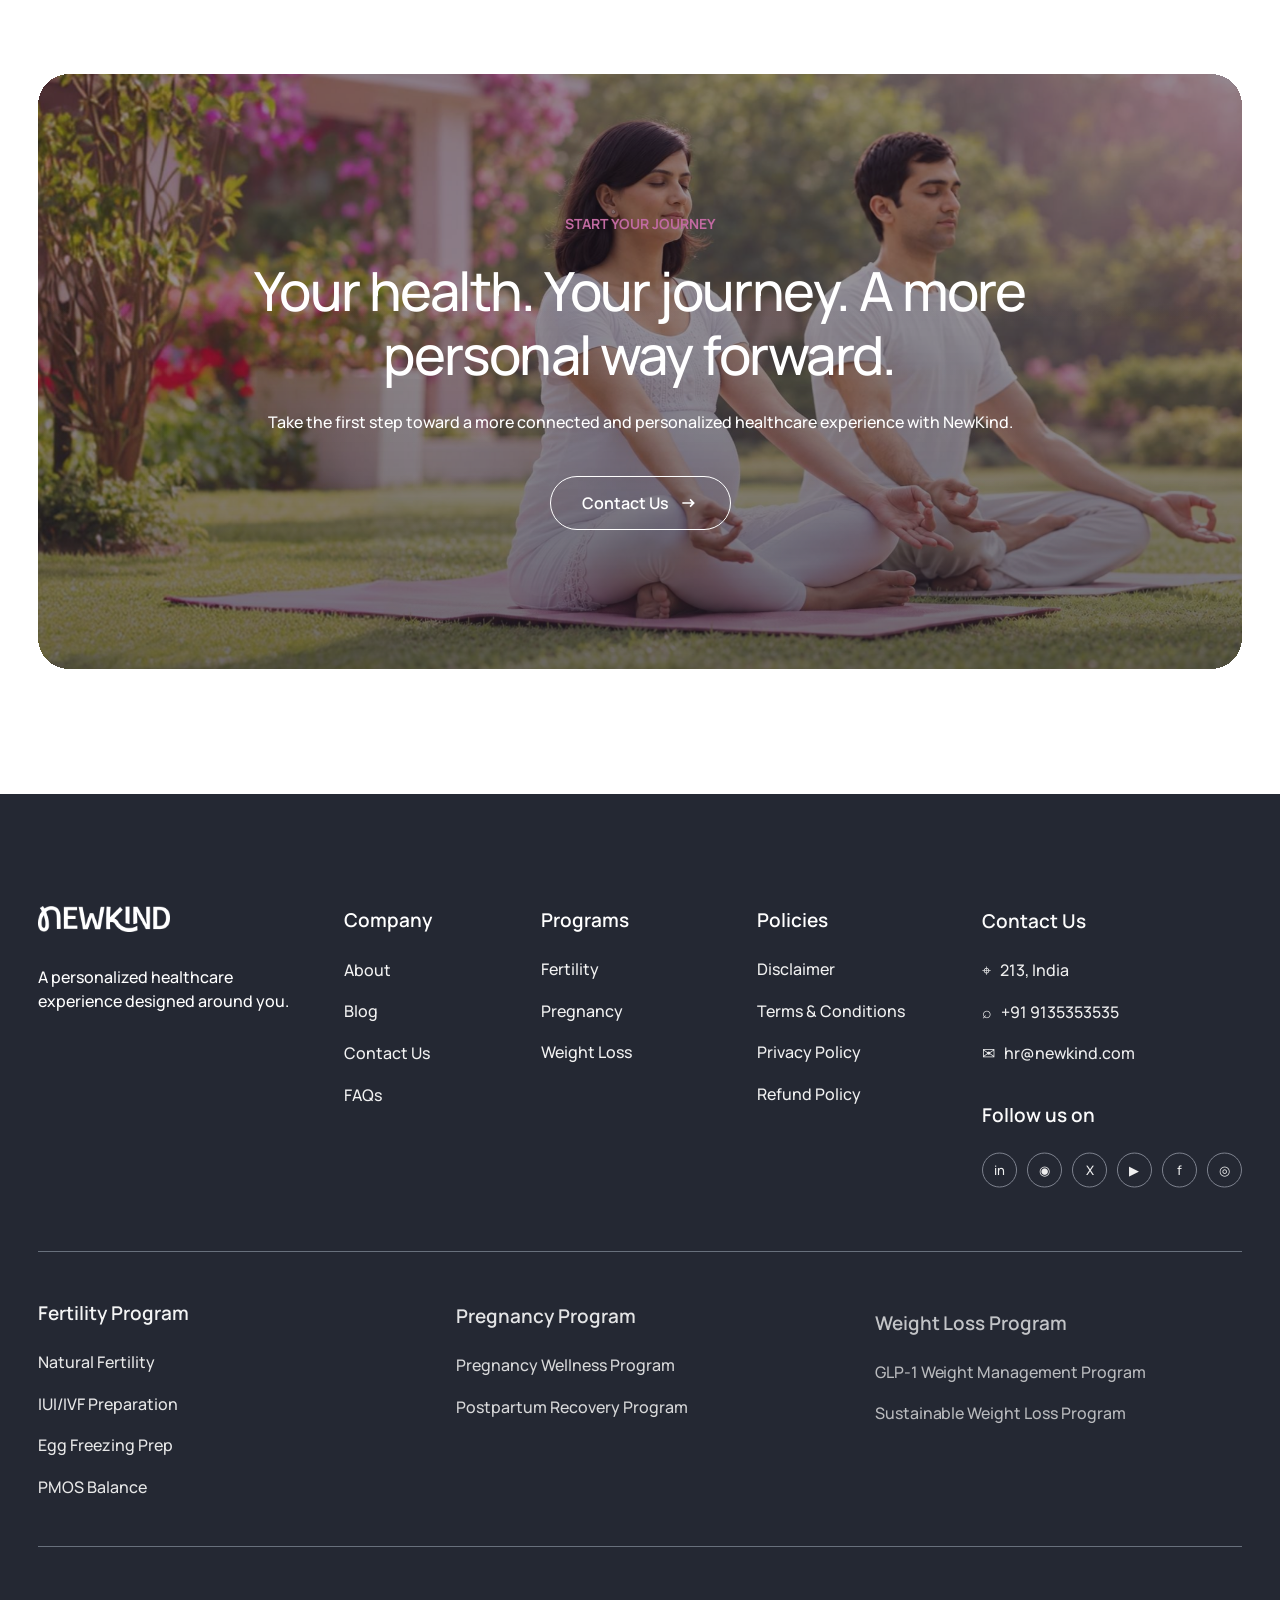
==== commit 3dbf6bb5: "contatc us page" ====
--- a/index.html
+++ b/index.html
@@ -7,6 +7,7 @@
   <title>NewKind - Healthcare built around you</title>
   <link rel="stylesheet" href="styles.css">
   <link rel="stylesheet" href="refinements.css">
+  <link rel="stylesheet" href="home-quiz.css">
 </head>
 <body>
   <header class="site-header" id="top">
@@ -37,7 +38,7 @@
         <p class="eyebrow light">A MORE PERSONAL APPROACH TO HEALTHCARE</p>
         <h1>Healthcare that’s<br>built around you.</h1>
         <p class="hero-copy">Expert guidance, tailored programs, and meaningful health<br class="desktop-only"> insights to help you navigate your health journey with greater<br class="desktop-only"> confidence.</p>
-        <div class="hero-actions"><a class="btn btn-pink" href="#programs">Take a Quiz <span class="material-arrow" aria-hidden="true"><svg class="material-symbol-arrow-right-alt" viewBox="0 0 24 24" focusable="false"><path d="m14 7-1.41 1.41L15.17 11H4v2h11.17l-2.58 2.59L14 17l5-5Z"/></svg></span></a><a class="video-link" href="#how-it-works"><span class="play-outline"><svg class="icon icon-play" aria-hidden="true" viewBox="0 0 24 24"><rect x="4" y="4" width="16" height="16" rx="5"/><path d="m10 9 5 3-5 3Z"/></svg></span>Watch How It Works</a></div>
+        <div class="hero-actions"><button class="btn btn-pink home-quiz-trigger" type="button" data-open-home-quiz>Take a Quiz <span class="material-arrow" aria-hidden="true"><svg class="material-symbol-arrow-right-alt" viewBox="0 0 24 24" focusable="false"><path d="m14 7-1.41 1.41L15.17 11H4v2h11.17l-2.58 2.59L14 17l5-5Z"/></svg></span></button><a class="video-link" href="#how-it-works"><span class="play-outline"><svg class="icon icon-play" aria-hidden="true" viewBox="0 0 24 24"><rect x="4" y="4" width="16" height="16" rx="5"/><path d="m10 9 5 3-5 3Z"/></svg></span>Watch How It Works</a></div>
       </div>
     </section>
 
@@ -126,9 +127,76 @@
       <button class="call-success-close" type="button" data-close-call>Close</button>
     </section>
   </div>
+  <div class="home-quiz-modal" data-home-quiz-modal aria-hidden="true" hidden>
+    <section class="home-quiz-dialog" role="dialog" aria-modal="true" aria-labelledby="home-quiz-title" aria-describedby="home-quiz-description">
+      <button class="home-quiz-close" type="button" data-close-home-quiz aria-label="Close program finder"></button>
+      <div class="home-quiz-main">
+        <p class="home-quiz-eyebrow">YOUR PERSONALIZED PROGRAM FINDER</p>
+        <h2 id="home-quiz-title">Let’s find a helpful place to start.</h2>
+        <p class="home-quiz-description" id="home-quiz-description">Answer a few questions to explore the NewKind support that may fit your goals.</p>
+        <div class="home-quiz-progress" aria-live="polite">
+          <div class="home-quiz-progress-copy"><span data-home-quiz-step-label>Step 1 of 5</span><span data-home-quiz-percent>20%</span></div>
+          <div class="home-quiz-progress-track"><span data-home-quiz-progress-bar></span></div>
+        </div>
+        <form class="home-quiz-form" data-home-quiz-form novalidate>
+          <fieldset class="home-quiz-panel" data-home-quiz-panel="1">
+            <legend>What would you most like support with?</legend>
+            <p class="home-quiz-hint">Choose the area that feels closest to your needs right now.</p>
+            <div class="home-quiz-choice-grid home-quiz-programs">
+              <label class="home-quiz-choice"><input type="radio" name="program" value="fertility" required><span><strong>Fertility</strong><small>Support while planning, trying to conceive, or exploring treatment.</small></span><svg aria-hidden="true" viewBox="0 0 24 24"><path d="m9 18 6-6-6-6"/></svg></label>
+              <label class="home-quiz-choice"><input type="radio" name="program" value="pregnancy"><span><strong>Pregnancy</strong><small>Guidance through pregnancy and postpartum recovery.</small></span><svg aria-hidden="true" viewBox="0 0 24 24"><path d="m9 18 6-6-6-6"/></svg></label>
+              <label class="home-quiz-choice"><input type="radio" name="program" value="weight-loss"><span><strong>Weight Loss</strong><small>Explore medically guided or sustainable lifestyle support.</small></span><svg aria-hidden="true" viewBox="0 0 24 24"><path d="m9 18 6-6-6-6"/></svg></label>
+            </div>
+          </fieldset>
+          <fieldset class="home-quiz-panel" data-home-quiz-panel="2" hidden>
+            <legend>Where are you in your journey?</legend>
+            <p class="home-quiz-hint">Your answer helps us show more relevant information.</p>
+            <div class="home-quiz-field"><label for="home-quiz-subprogram">Program you’d like to explore</label><select id="home-quiz-subprogram" name="subprogram" required></select></div>
+            <div class="home-quiz-choice-list" data-home-quiz-stages></div>
+          </fieldset>
+          <fieldset class="home-quiz-panel" data-home-quiz-panel="3" hidden>
+            <legend>What kind of support matters most to you?</legend>
+            <p class="home-quiz-hint">Select all that feel relevant. There are no wrong answers.</p>
+            <div class="home-quiz-choice-grid home-quiz-goals" data-home-quiz-goals></div>
+          </fieldset>
+          <fieldset class="home-quiz-panel home-quiz-contact" data-home-quiz-panel="4" hidden>
+            <legend>Where can our team reach you?</legend>
+            <p class="home-quiz-hint">Share your details before reviewing your personalized starting point.</p>
+            <div class="home-quiz-contact-fields">
+              <div class="home-quiz-field home-quiz-field-full"><label for="home-quiz-name">Full name</label><input id="home-quiz-name" name="name" type="text" autocomplete="name" placeholder="Enter your full name" required></div>
+              <div class="home-quiz-field"><label for="home-quiz-email">Email address</label><input id="home-quiz-email" name="email" type="email" autocomplete="email" placeholder="Enter your email" required></div>
+              <div class="home-quiz-field"><label for="home-quiz-phone">Phone number</label><input id="home-quiz-phone" name="phone" type="tel" autocomplete="tel" placeholder="Enter your phone number" required></div>
+            </div>
+          </fieldset>
+          <section class="home-quiz-panel home-quiz-result" data-home-quiz-panel="5" aria-labelledby="home-quiz-result-title" hidden>
+            <p class="home-quiz-result-label">A THOUGHTFUL NEXT STEP</p>
+            <h3 id="home-quiz-result-title">Your starting point</h3>
+            <p data-home-quiz-result-copy></p>
+            <div class="home-quiz-result-tags" data-home-quiz-result-tags></div>
+            <p class="home-quiz-result-note">This is general program information, not a medical assessment or diagnosis. Your care team can discuss what is appropriate for your individual health needs.</p>
+            <p class="home-quiz-submit-note">Submit to open an email with your answers ready to send. Your details are not submitted to a server.</p>
+          </section>
+          <p class="home-quiz-error" data-home-quiz-error role="alert" hidden></p>
+          <div class="home-quiz-actions">
+            <button class="home-quiz-back" type="button" data-home-quiz-back hidden>Back</button>
+            <button class="btn btn-pink home-quiz-next" type="button" data-home-quiz-next>Continue <span class="material-arrow" aria-hidden="true"><svg class="material-symbol-arrow-right-alt" viewBox="0 0 24 24" focusable="false"><path d="m14 7-1.41 1.41L15.17 11H4v2h11.17l-2.58 2.59L14 17l5-5Z"/></svg></span></button>
+            <button class="btn btn-pink home-quiz-next" type="submit" data-home-quiz-submit hidden>Submit answers <span class="material-arrow" aria-hidden="true"><svg class="material-symbol-arrow-right-alt" viewBox="0 0 24 24" focusable="false"><path d="m14 7-1.41 1.41L15.17 11H4v2h11.17l-2.58 2.59L14 17l5-5Z"/></svg></span></button>
+          </div>
+        </form>
+      </div>
+      <aside class="home-quiz-guidance" aria-live="polite" aria-atomic="true">
+        <span class="home-quiz-guidance-icon" aria-hidden="true"><svg viewBox="0 0 24 24"><path d="M12 3a7 7 0 0 0-4 12.74c.63.46 1 1.2 1 1.96V18h6v-.3c0-.76.37-1.5 1-1.96A7 7 0 0 0 12 3Z"/><path d="M9 21h6m-5-3v-2m4 2v-2M12 7v4m-2-2h4"/></svg></span>
+        <p class="home-quiz-guidance-kicker">A NOTE FOR YOU</p>
+        <h3 data-home-quiz-guidance-title>Personalized, not one-size-fits-all.</h3>
+        <p data-home-quiz-guidance-copy>Choose a focus area and we’ll share helpful context as you go. Your answers are only used to shape this on-page guide.</p>
+        <p class="home-quiz-guidance-footnote">For education only. This quiz does not replace professional medical advice.</p>
+      </aside>
+    </section>
+  </div>
   <script src="assets/vendor/gsap.min.js"></script>
   <script src="assets/vendor/ScrollTrigger.min.js"></script>
   <script src="script.js"></script>
+  <script src="home-quiz.js"></script>
   <script src="animations.js"></script>
 </body>
 </html>
--- a/home-quiz.css
+++ b/home-quiz.css
@@ -0,0 +1,99 @@
+.home-quiz-trigger{border:0;font:inherit;cursor:pointer}
+.home-quiz-modal{position:fixed;inset:0;z-index:1100;display:flex;align-items:center;justify-content:center;padding:24px;background:rgba(22,25,33,.68);backdrop-filter:blur(7px)}
+.home-quiz-modal[hidden]{display:none}
+body.home-quiz-open{overflow:hidden}
+.home-quiz-open .back-to-top{display:none}
+.home-quiz-dialog{position:relative;display:grid;grid-template-columns:minmax(0,1fr) 310px;width:min(1080px,100%);max-height:min(820px,calc(100dvh - 48px));overflow:auto;border:1px solid rgba(255,255,255,.7);border-radius:30px;background:var(--color-white);color:var(--color-primary);box-shadow:0 32px 100px rgba(11,14,20,.32);animation:home-quiz-enter 260ms cubic-bezier(.2,.8,.2,1) both}
+@keyframes home-quiz-enter{from{opacity:0;transform:translateY(12px) scale(.99)}to{opacity:1;transform:translateY(0) scale(1)}}
+.home-quiz-main{min-width:0;padding:48px 52px 42px}
+.home-quiz-close{position:absolute;z-index:2;top:24px;right:24px;width:44px;height:44px;border:1px solid var(--color-accent-tint);border-radius:50%;background:#fff;cursor:pointer}
+.home-quiz-close::before,.home-quiz-close::after{position:absolute;top:50%;left:50%;width:18px;height:2px;border-radius:2px;background:var(--color-secondary-dark);content:""}
+.home-quiz-close::before{transform:translate(-50%,-50%) rotate(45deg)}
+.home-quiz-close::after{transform:translate(-50%,-50%) rotate(-45deg)}
+.home-quiz-close:hover{border-color:var(--color-accent);background:var(--color-accent-tint)}
+.home-quiz-close:focus-visible,.home-quiz-choice:focus-within,.home-quiz-field select:focus-visible,.home-quiz-actions button:focus-visible{outline:3px solid var(--color-accent);outline-offset:3px}
+.home-quiz-eyebrow,.home-quiz-guidance-kicker{margin:0 64px 14px 0;color:var(--color-accent);font-size:12px;font-weight:800;letter-spacing:.11em}
+.home-quiz-dialog h2{max-width:620px;margin:0 60px 10px 0;font-size:clamp(28px,3vw,38px);font-weight:600;line-height:1.16;letter-spacing:-1.3px}
+.home-quiz-description{max-width:620px;margin:0;color:var(--color-secondary-dark);font-size:15px;line-height:1.6}
+.home-quiz-progress{margin:26px 0 28px}
+.home-quiz-progress-copy{display:flex;justify-content:space-between;margin-bottom:9px;color:var(--color-secondary-dark);font-size:12px;font-weight:700}
+.home-quiz-progress-track{height:6px;overflow:hidden;border-radius:99px;background:#f0e8ed}
+.home-quiz-progress-track span{display:block;width:20%;height:100%;border-radius:inherit;background:var(--color-accent);transition:width 220ms ease}
+.home-quiz-panel{min-width:0;margin:0;padding:0;border:0}
+.home-quiz-panel[hidden]{display:none}
+.home-quiz-panel legend{width:100%;margin:0 0 7px;padding:0;font-size:20px;font-weight:700;line-height:1.35}
+.home-quiz-hint{margin:0 0 18px;color:var(--color-secondary-dark);font-size:13px;line-height:1.5}
+.home-quiz-choice-grid{display:grid;grid-template-columns:repeat(2,minmax(0,1fr));gap:11px}
+.home-quiz-programs{grid-template-columns:1fr}
+.home-quiz-choice{position:relative;display:flex;min-width:0;min-height:68px;align-items:center;gap:12px;padding:14px 16px;border:1px solid #e8e1e6;border-radius:16px;background:#fff;cursor:pointer;transition:border-color 180ms ease,background-color 180ms ease,box-shadow 180ms ease}
+.home-quiz-choice:has(input:checked){border-color:var(--color-accent);background:#fcf7fa;box-shadow:0 0 0 2px rgba(193,106,161,.1)}
+.home-quiz-choice input{width:18px;height:18px;flex:0 0 auto;margin:0;accent-color:var(--color-accent)}
+.home-quiz-choice>span{display:grid;min-width:0;gap:3px}
+.home-quiz-choice strong{font-size:14px;font-weight:700}
+.home-quiz-choice small{color:var(--color-secondary-dark);font-size:12px;line-height:1.45}
+.home-quiz-choice>svg{width:18px;height:18px;flex:0 0 auto;margin-left:auto;fill:none;stroke:var(--color-accent);stroke-linecap:round;stroke-linejoin:round;stroke-width:1.8}
+.home-quiz-field{display:grid;gap:8px;margin:0 0 18px}
+.home-quiz-field label{font-size:13px;font-weight:700}
+.home-quiz-field select,.home-quiz-field input{width:100%;height:50px;padding:0 14px;border:1px solid var(--color-secondary-light);border-radius:12px;background:#fff;color:var(--color-primary);font:inherit;font-size:13px}
+.home-quiz-field select{padding-right:42px;appearance:none;background:#fff url("data:image/svg+xml,%3Csvg xmlns='http://www.w3.org/2000/svg' width='16' height='16' viewBox='0 0 24 24' fill='none' stroke='%23565B68' stroke-width='2' stroke-linecap='round' stroke-linejoin='round'%3E%3Cpath d='m6 9 6 6 6-6'/%3E%3C/svg%3E") no-repeat right 14px center}
+.home-quiz-field input::placeholder{color:#969198}
+.home-quiz-field select:focus,.home-quiz-field input:focus{outline:none;border-color:var(--color-accent);box-shadow:0 0 0 3px var(--color-accent-tint)}
+.home-quiz-contact-fields{display:grid;grid-template-columns:repeat(2,minmax(0,1fr));gap:14px}
+.home-quiz-field-full{grid-column:1/-1}
+.home-quiz-submit-note{margin:18px 0 0;padding:12px 14px;border-radius:12px;background:var(--color-bg-primary);color:var(--color-secondary-dark);font-size:11px;line-height:1.55}
+.home-quiz-choice-list{display:grid;grid-template-columns:repeat(2,minmax(0,1fr));gap:10px}
+.home-quiz-choice-stage{min-height:48px;padding:10px 12px;border-radius:12px}
+.home-quiz-choice-stage strong{font-size:12px;line-height:1.45}
+.home-quiz-choice-goal{min-height:56px;padding:11px 12px}
+.home-quiz-choice-goal strong{font-size:12px;line-height:1.4}
+.home-quiz-choice-goal input{border-radius:5px}
+.home-quiz-result-label{margin:0 0 8px;color:var(--color-accent);font-size:11px;font-weight:800;letter-spacing:.1em}
+.home-quiz-result h3{margin:0 0 10px;font-size:23px;line-height:1.25}
+.home-quiz-result-copy{margin:0 0 16px;color:var(--color-secondary-dark);font-size:14px;line-height:1.65}
+.home-quiz-result-tags{display:flex;flex-wrap:wrap;gap:8px}
+.home-quiz-result-tags span{padding:7px 10px;border:1px solid var(--color-accent-tint);border-radius:99px;background:#fcf7fa;color:var(--color-primary);font-size:11px;font-weight:700}
+.home-quiz-result-note{margin:18px 0 0;padding:12px 14px;border-radius:12px;background:var(--color-bg-primary);color:var(--color-secondary-dark);font-size:11px;line-height:1.55}
+.home-quiz-error{margin:12px 0 0;color:#a5385f;font-size:12px;font-weight:600}
+.home-quiz-actions{display:flex;align-items:center;justify-content:space-between;gap:12px;margin-top:24px}
+.home-quiz-actions [hidden]{display:none!important}
+.home-quiz-actions .btn{min-height:48px;gap:9px;padding:0 20px;font-size:13px}
+.home-quiz-next .material-arrow{width:17px;height:17px}
+.home-quiz-back{min-height:46px;padding:0 17px;border:1px solid var(--color-accent-tint);border-radius:999px;background:#fff;color:var(--color-primary);font:inherit;font-size:13px;font-weight:700;cursor:pointer}
+.home-quiz-back:hover{background:#fcf7fa}
+.home-quiz-guidance{display:flex;min-width:0;flex-direction:column;align-items:flex-start;justify-content:center;padding:58px 30px 34px;background:linear-gradient(155deg,#fbf7fa,#f4edf2);border-left:1px solid #f0e8ed}
+.home-quiz-guidance-icon{display:grid;width:48px;height:48px;place-items:center;margin-bottom:26px;border-radius:16px;background:#fff;color:var(--color-accent);box-shadow:0 8px 24px rgba(70,43,62,.08)}
+.home-quiz-guidance-icon svg{width:25px;height:25px;fill:none;stroke:currentColor;stroke-linecap:round;stroke-linejoin:round;stroke-width:1.7}
+.home-quiz-guidance-kicker{margin:0 0 10px;font-size:10px}
+.home-quiz-guidance h3{margin:0 0 11px;font-size:19px;font-weight:700;line-height:1.3}
+.home-quiz-guidance>p:not(.home-quiz-guidance-kicker){margin:0;color:var(--color-secondary-dark);font-size:13px;line-height:1.65}
+.home-quiz-guidance-footnote{margin-top:24px!important;padding-top:16px;border-top:1px solid #e7dce4;color:#746b71!important;font-size:10px!important}
+
+@media(max-width:760px){
+  .home-quiz-modal{align-items:flex-start;padding:12px}
+  .home-quiz-dialog{grid-template-columns:1fr;width:min(100%,560px);max-height:calc(100dvh - 24px);margin:auto;border-radius:24px}
+  .home-quiz-main{padding:32px 22px 26px}
+  .home-quiz-close{top:17px;right:17px;width:40px;height:40px}
+  .home-quiz-eyebrow{max-width:230px;margin-right:48px;font-size:10px}
+  .home-quiz-dialog h2{margin-right:44px;font-size:29px}
+  .home-quiz-description{font-size:13px}
+  .home-quiz-progress{margin:20px 0 22px}
+  .home-quiz-panel legend{font-size:18px}
+  .home-quiz-choice-grid,.home-quiz-choice-list{grid-template-columns:1fr}
+  .home-quiz-contact-fields{grid-template-columns:1fr}
+  .home-quiz-field-full{grid-column:auto}
+  .home-quiz-guidance{display:grid;grid-template-columns:42px minmax(0,1fr);column-gap:13px;padding:18px 22px 20px;border-top:1px solid #f0e8ed;border-left:0}
+  .home-quiz-guidance-icon{grid-row:1/4;width:42px;height:42px;margin:0;border-radius:14px}
+  .home-quiz-guidance-icon svg{width:22px;height:22px}
+  .home-quiz-guidance-kicker{align-self:end;margin-bottom:3px!important}
+  .home-quiz-guidance h3{margin:0 0 4px;font-size:15px}
+  .home-quiz-guidance>p:not(.home-quiz-guidance-kicker){font-size:11px}
+  .home-quiz-guidance-footnote{grid-column:2;margin-top:8px!important;padding-top:8px}
+}
+@media(max-width:380px){
+  .home-quiz-main{padding-right:17px;padding-left:17px}
+  .home-quiz-guidance{padding-right:17px;padding-left:17px}
+  .home-quiz-actions .btn{padding-inline:15px}
+}
+@media(prefers-reduced-motion:reduce){
+  .home-quiz-dialog,.home-quiz-progress-track span,.home-quiz-choice{animation:none;transition:none}
+}
